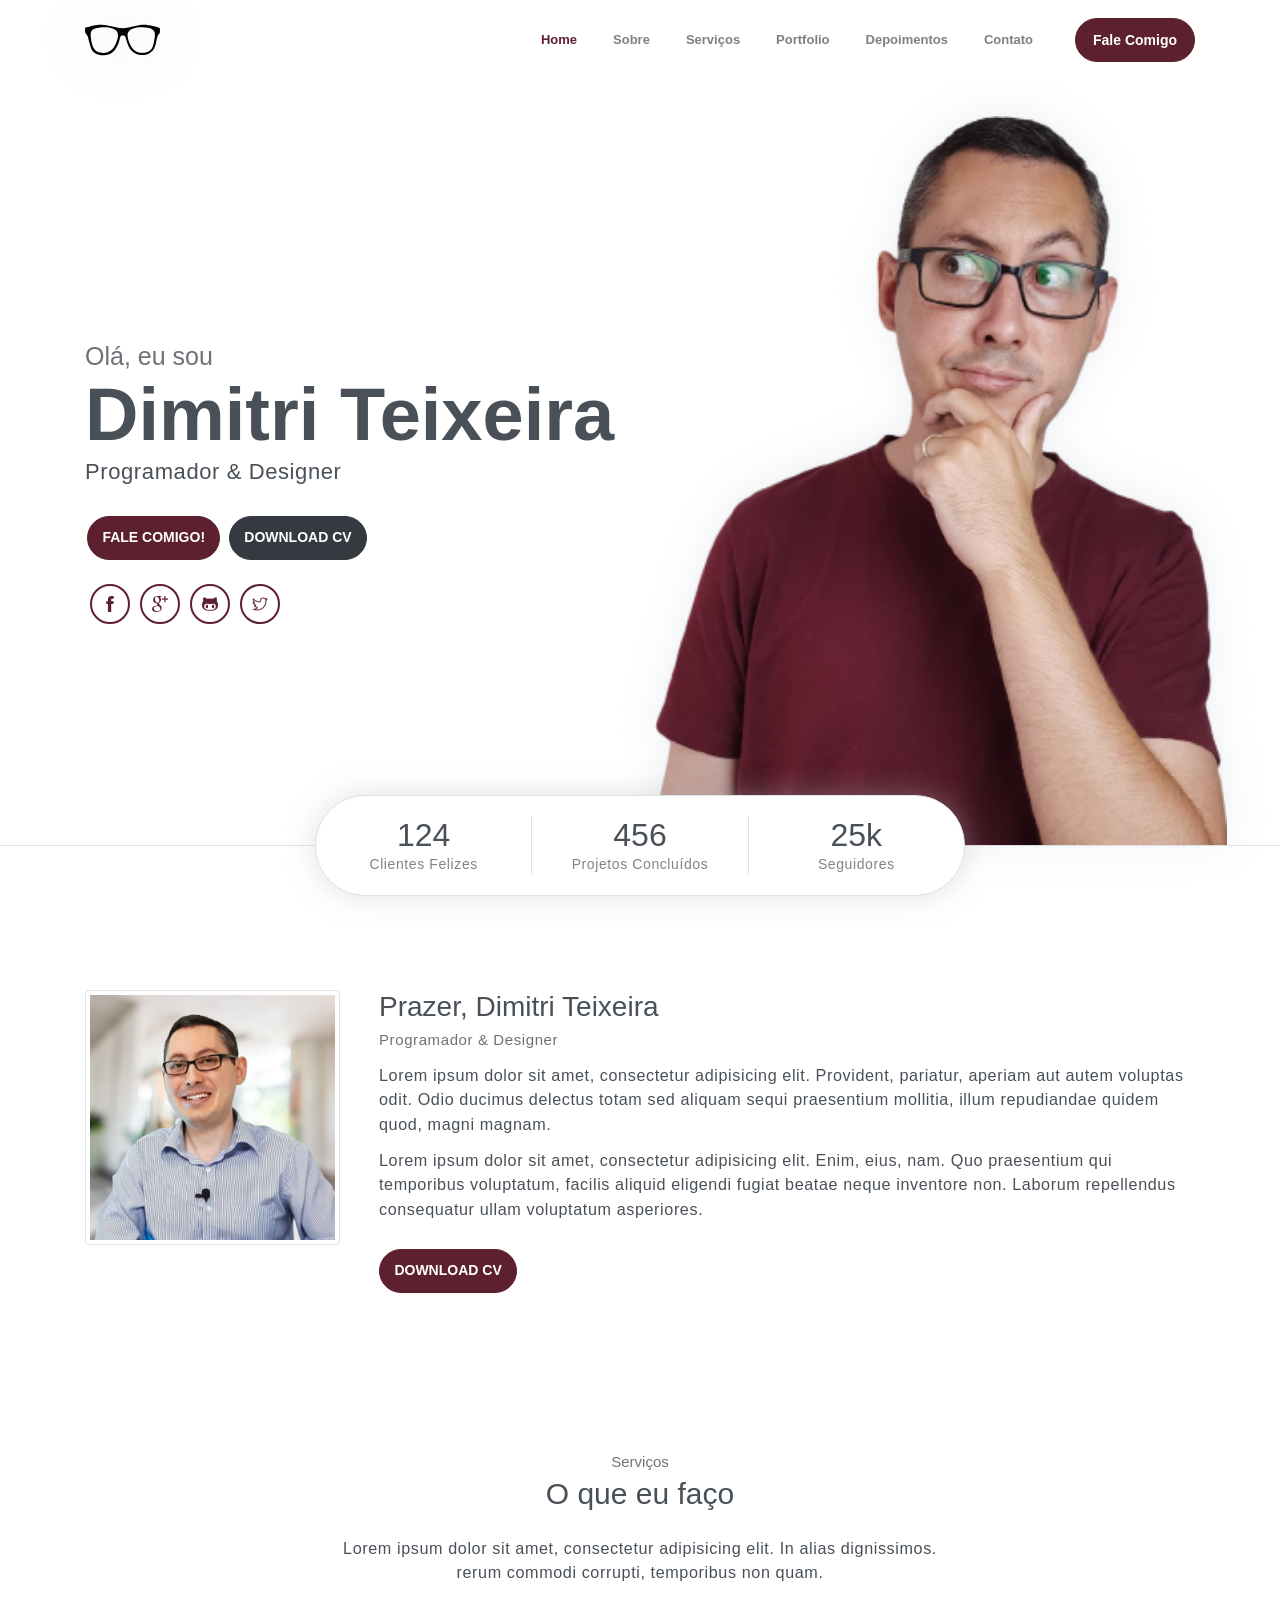
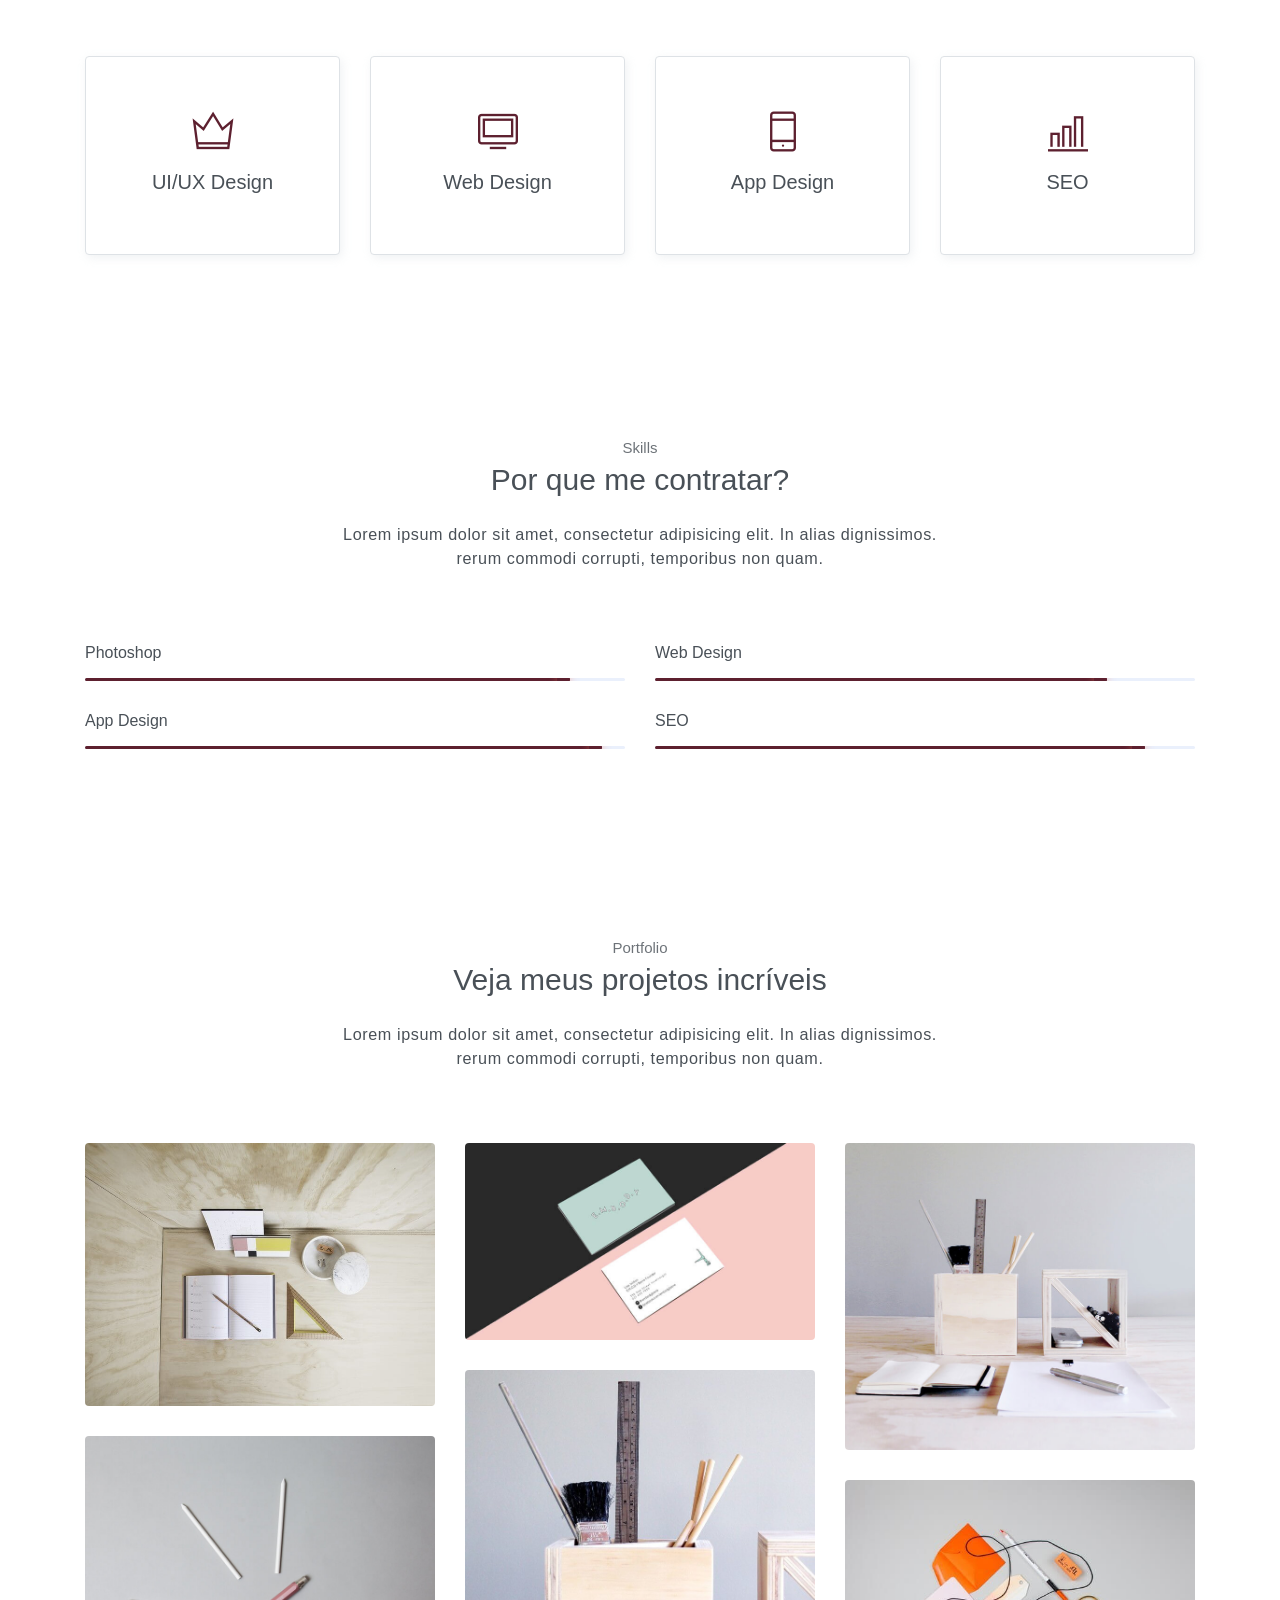
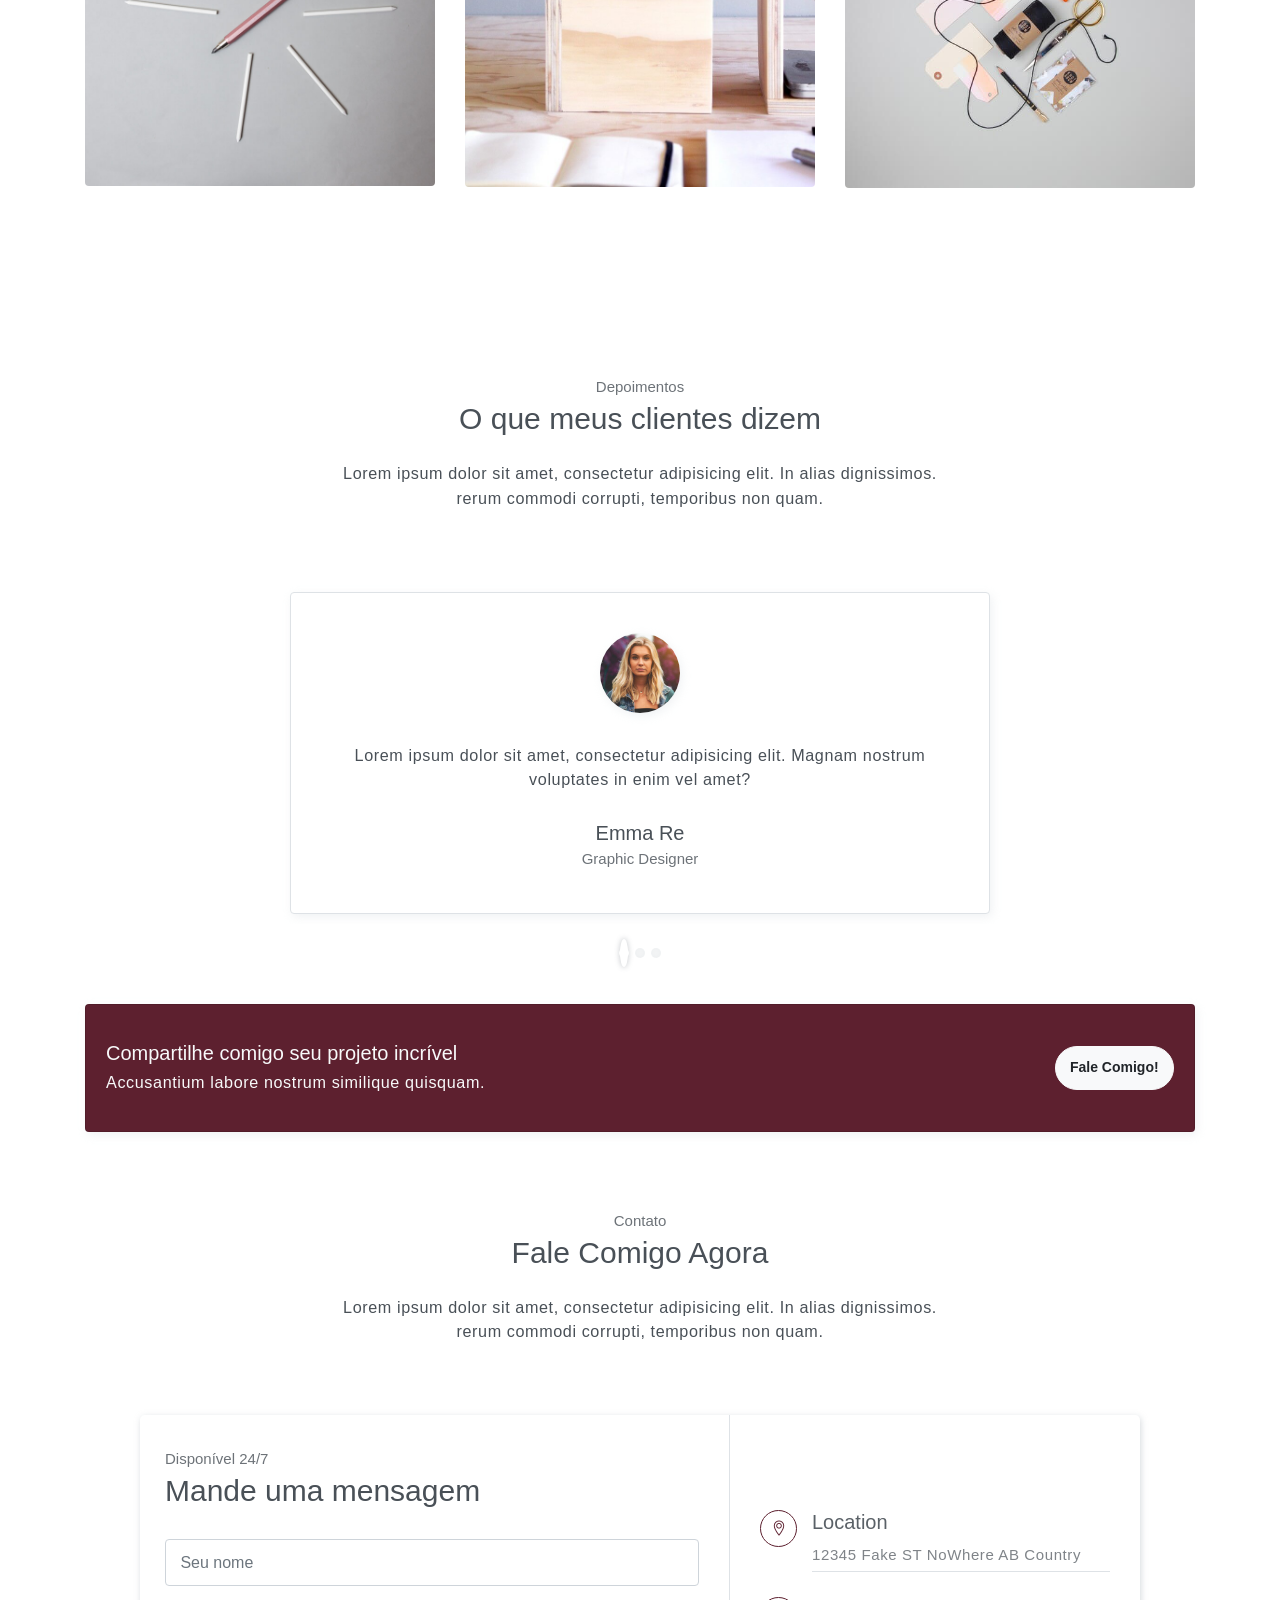
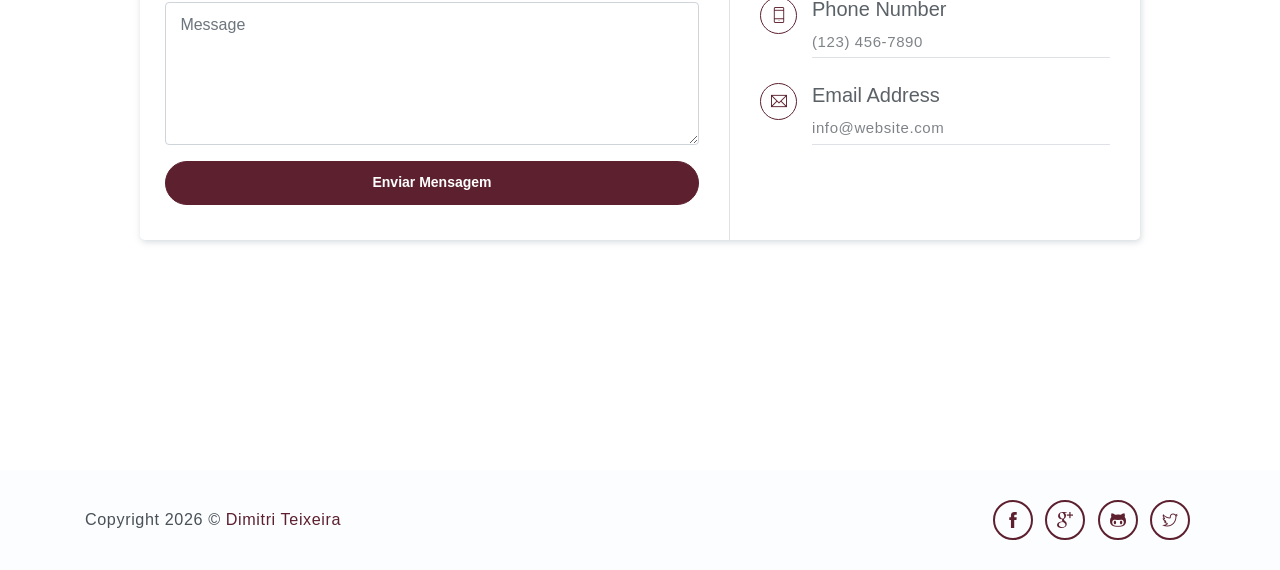
==== index.html @ 4724a12a "Upload do site de portfolio" ====
<!DOCTYPE html>
<html lang="en">

<head>
    <meta charset="utf-8">
    <meta name="viewport" content="width=device-width, initial-scale=1, shrink-to-fit=no">
    <meta name="description" content="Portfolio Page Exemplo">
    <meta name="author" content="Dimitri Teixeira">
    <link rel="icon" type="image/png" href="assets/imgs/thumb.png">
    <title>Dimitri Teixeira</title>
    <!-- font icons -->
    <link rel="stylesheet" href="assets/vendors/themify-icons/css/themify-icons.css">
    <!-- Bootstrap + Steller main styles -->
    <link rel="stylesheet" href="assets/css/steller.css">

</head>

<body data-spy="scroll" data-target=".navbar" data-offset="40" id="home">

    <!-- Page navigation -->
    <nav class="navbar navbar-expand-lg navbar-light fixed-top" data-spy="affix" data-offset-top="0">
        <div class="container">
            <a class="navbar-brand" href="#"><img src="assets/imgs/logow.svg" alt=""></a>
            <button class="navbar-toggler" type="button" data-toggle="collapse" data-target="#navbarSupportedContent"
                aria-controls="navbarSupportedContent" aria-expanded="false" aria-label="Toggle navigation">
                <span class="navbar-toggler-icon"></span>
            </button>

            <div class="collapse navbar-collapse" id="navbarSupportedContent">
                <ul class="navbar-nav ml-auto align-items-center">
                    <li class="nav-item">
                        <a class="nav-link" href="#home">Home</a>
                    </li>
                    <li class="nav-item">
                        <a class="nav-link" href="#about">Sobre</a>
                    </li>
                    <li class="nav-item">
                        <a class="nav-link" href="#service">Serviços</a>
                    </li>
                    <li class="nav-item">
                        <a class="nav-link" href="#portfolio">Portfolio</a>
                    </li>
                    <li class="nav-item">
                        <a class="nav-link" href="#testmonial">Depoimentos</a>
                    </li>
                    <li class="nav-item">
                        <a class="nav-link" href="#contact">Contato</a>
                    </li>
                    <li class="nav-item">
                        <a class="- btn btn-primary rounded ml-4"
                            href="https://wa.me/5549988950394?text=Ol%C3%A1%2C+peguei+seu+contato+no+v%C3%ADdeo+que+ensina+a+fazer+site+de+portfolio%21"
                            target="_blank">Fale Comigo</a>
                    </li>
                </ul>
            </div>
        </div>
    </nav>
    <!-- End of page navibation -->

    <!-- Page Header -->
    <header class="header" id="home">
        <div class="container">
            <div class="infos">
                <h6 class="subtitle">Olá, eu sou</h6>
                <h6 class="title">Dimitri Teixeira</h6>
                <p>Programador & Designer</p>

                <div class="buttons pt-3">
                    <a target="_blank"
                        href="https://wa.me/5549988950394?text=Ol%C3%A1%2C+peguei+seu+contato+no+v%C3%ADdeo+que+ensina+a+fazer+site+de+portfolio%21"
                        class="btn btn-primary rounded">FALE COMIGO!</a>
                    <a target="_blank" href="assets/cv.pdf" class="btn btn-dark rounded">DOWNLOAD CV</a>
                </div>

                <div class="socials mt-4">
                    <a class="social-item" href="javascript:void(0)"><i class="ti-facebook"></i></a>
                    <a class="social-item" href="javascript:void(0)"><i class="ti-google"></i></a>
                    <a class="social-item" href="javascript:void(0)"><i class="ti-github"></i></a>
                    <a class="social-item" href="javascript:void(0)"><i class="ti-twitter"></i></a>
                </div>
            </div>
            <div class="img-holder">
                <img src="assets/imgs/eu.png" alt="">
            </div>
        </div>

        <!-- Header-widget -->
        <div class="widget">
            <div class="widget-item">
                <h2>124</h2>
                <p>Clientes Felizes</p>
            </div>
            <div class="widget-item">
                <h2>456</h2>
                <p>Projetos Concluídos</p>
            </div>
            <div class="widget-item">
                <h2>25k</h2>
                <p>Seguidores</p>
            </div>
        </div>
    </header>
    <!-- End of Page Header -->

    <!-- About section -->
    <section id="about" class="section mt-3">
        <div class="container mt-5">
            <div class="row text-center text-md-left">
                <div class="col-md-3">
                    <img src="assets/imgs/avatar1.png" alt="" class="img-thumbnail mb-4">
                </div>
                <div class="pl-md-4 col-md-9">
                    <h6 class="title">Prazer, Dimitri Teixeira</h6>
                    <p class="subtitle">Programador & Designer</p>
                    <p>Lorem ipsum dolor sit amet, consectetur adipisicing elit. Provident, pariatur, aperiam aut autem
                        voluptas odit. Odio ducimus delectus totam sed aliquam sequi praesentium mollitia, illum
                        repudiandae quidem quod, magni magnam.</p>
                    <p>Lorem ipsum dolor sit amet, consectetur adipisicing elit. Enim, eius, nam. Quo praesentium qui
                        temporibus voluptatum, facilis aliquid eligendi fugiat beatae neque inventore non. Laborum
                        repellendus consequatur ullam voluptatum asperiores.</p>
                    <button class="btn btn-primary rounded mt-3">DOWNLOAD CV</button>
                </div>
            </div>
        </div>
    </section>

    <!-- Service section -->
    <section id="service" class="section">
        <div class="container text-center">
            <h6 class="subtitle">Serviços</h6>
            <h6 class="section-title mb-4">O que eu faço</h6>
            <p class="mb-5 pb-4">Lorem ipsum dolor sit amet, consectetur adipisicing elit. In alias dignissimos. <br>
                rerum commodi corrupti, temporibus non quam.</p>

            <div class="row">
                <div class="col-sm-6 col-md-3 mb-4">
                    <div class="custom-card card border">
                        <div class="card-body">
                            <i class="icon ti-crown"></i>
                            <h5>UI/UX Design</h5>
                        </div>
                    </div>
                </div>
                <div class="col-sm-6 col-md-3 mb-4">
                    <div class="custom-card card border">
                        <div class="card-body">
                            <i class="icon ti-desktop"></i>
                            <h5>Web Design</h5>
                        </div>
                    </div>
                </div>
                <div class="col-sm-6 col-md-3 mb-4">
                    <div class="custom-card card border">
                        <div class="card-body">
                            <i class="icon ti-mobile"></i>
                            <h5>App Design</h5>
                        </div>
                    </div>
                </div>
                <div class="col-sm-6 col-md-3 mb-4">
                    <div class="custom-card card border">
                        <div class="card-body">
                            <i class="icon ti-bar-chart"></i>
                            <h5>SEO</h5>
                        </div>
                    </div>
                </div>
            </div>
        </div>
    </section>
    <!-- End of Sectoin -->

    <!-- Skills section -->
    <section class="section">
        <div class="container text-center">
            <h6 class="subtitle">Skills</h6>
            <h6 class="section-title mb-4">Por que me contratar?</h6>
            <p class="mb-5 pb-4">Lorem ipsum dolor sit amet, consectetur adipisicing elit. In alias dignissimos. <br>
                rerum commodi corrupti, temporibus non quam.</p>

            <div class="row text-left">
                <div class="col-sm-6">
                    <h6 class="mb-3">Photoshop</h6>
                    <div class="progress">
                        <div class="progress-bar bg-primary" role="progressbar" style="width: 89%;" aria-valuenow="25"
                            aria-valuemin="0" aria-valuemax="100"><span>89%</span></div>
                    </div>
                </div>
                <div class="col-sm-6">
                    <h6 class="mb-3">Web Design</h6>
                    <div class="progress">
                        <div class="progress-bar bg-primary" role="progressbar" style="width: 83%;" aria-valuenow="25"
                            aria-valuemin="0" aria-valuemax="100"><span>83%</span></div>
                    </div>
                </div>
                <div class="col-sm-6">
                    <h6 class="mb-3">App Design</h6>
                    <div class="progress">
                        <div class="progress-bar bg-primary" role="progressbar" style="width: 95%;" aria-valuenow="25"
                            aria-valuemin="0" aria-valuemax="100"><span>95%</span></div>
                    </div>
                </div>
                <div class="col-sm-6">
                    <h6 class="mb-3">SEO</h6>
                    <div class="progress">
                        <div class="progress-bar bg-primary" role="progressbar" style="width: 90%;" aria-valuenow="25"
                            aria-valuemin="0" aria-valuemax="100"><span>90%</span></div>
                    </div>
                </div>
            </div>
        </div>
    </section>
    <!-- End of Skills sections -->

    <!-- Portfolio section -->
    <section id="portfolio" class="section">
        <div class="container text-center">
            <h6 class="subtitle">Portfolio</h6>
            <h6 class="section-title mb-4">Veja meus projetos incríveis</h6>
            <p class="mb-5 pb-4">Lorem ipsum dolor sit amet, consectetur adipisicing elit. In alias dignissimos. <br>
                rerum commodi corrupti, temporibus non quam.</p>

            <div class="row">
                <div class="col-sm-4">
                    <div class="img-wrapper">
                        <img src="assets/imgs/folio-1.jpg" alt="">
                        <div class="overlay">
                            <div class="overlay-infos">
                                <h5>Project Title</h5>
                                <a href="javascript:void(0)"><i class="ti-zoom-in"></i></a>
                                <a href="javascript:void(0)"><i class="ti-link"></i></a>
                            </div>
                        </div>
                    </div>
                    <div class="img-wrapper">
                        <img src="assets/imgs/folio-2.jpg" alt="">
                        <div class="overlay">
                            <div class="overlay-infos">
                                <h5>Project Title</h5>
                                <a href="javascript:void(0)"><i class="ti-zoom-in"></i></a>
                                <a href="javascript:void(0)"><i class="ti-link"></i></a>
                            </div>
                        </div>
                    </div>
                </div>
                <div class="col-sm-4">
                    <div class="img-wrapper">
                        <img src="assets/imgs/folio-3.jpg" alt="">
                        <div class="overlay">
                            <div class="overlay-infos">
                                <h5>Project Title</h5>
                                <a href="javascript:void(0)"><i class="ti-zoom-in"></i></a>
                                <a href="javascript:void(0)"><i class="ti-link"></i></a>
                            </div>
                        </div>
                    </div>
                    <div class="img-wrapper">
                        <img src="assets/imgs/folio-4.jpg" alt="">
                        <div class="overlay">
                            <div class="overlay-infos">
                                <h5>Project Title</h5>
                                <a href="javascript:void(0)"><i class="ti-zoom-in"></i></a>
                                <a href="javascript:void(0)"><i class="ti-link"></i></a>
                            </div>
                        </div>
                    </div>
                </div>
                <div class="col-sm-4">
                    <div class="img-wrapper">
                        <img src="assets/imgs/folio-5.jpg" alt="">
                        <div class="overlay">
                            <div class="overlay-infos">
                                <h5>Project Title</h5>
                                <a href="javascript:void(0)"><i class="ti-zoom-in"></i></a>
                                <a href="javascript:void(0)"><i class="ti-link"></i></a>
                            </div>
                        </div>
                    </div>
                    <div class="img-wrapper">
                        <img src="assets/imgs/folio-6.jpg" alt="">
                        <div class="overlay">
                            <div class="overlay-infos">
                                <h5>Project Title</h5>
                                <a href="javascript:void(0)"><i class="ti-zoom-in"></i></a>
                                <a href="javascript:void(0)"><i class="ti-link"></i></a>
                            </div>
                        </div>
                    </div>
                </div>
            </div>

        </div>
    </section>
    <!-- End of portfolio section -->

    <!-- Testmonial Section -->
    <section id="testmonial" class="section">
        <div class="container text-center">
            <h6 class="subtitle">Depoimentos</h6>
            <h6 class="section-title mb-4">O que meus clientes dizem</h6>
            <p class="mb-5 pb-4">Lorem ipsum dolor sit amet, consectetur adipisicing elit. In alias dignissimos. <br>
                rerum commodi corrupti, temporibus non quam.</p>


            <div id="carouselExampleIndicators" class="carousel slide" data-ride="carousel">
                <ol class="carousel-indicators">
                    <li data-target="#carouselExampleIndicators" data-slide-to="0" class="active"></li>
                    <li data-target="#carouselExampleIndicators" data-slide-to="1"></li>
                    <li data-target="#carouselExampleIndicators" data-slide-to="2"></li>
                </ol>
                <div class="carousel-inner">
                    <div class="carousel-item active">
                        <div class="card testmonial-card border">
                            <div class="card-body">
                                <img src="assets/imgs/avatar-1.jpg" alt="">
                                <p>Lorem ipsum dolor sit amet, consectetur adipisicing elit. Magnam nostrum voluptates
                                    in enim vel amet?</p>
                                <h1 class="title">Emma Re</h1>
                                <h1 class="subtitle">Graphic Designer</h1>
                            </div>
                        </div>
                    </div>
                    <div class="carousel-item">
                        <div class="card testmonial-card border">
                            <div class="card-body">
                                <img src="assets/imgs/avatar-2.jpg" alt="">
                                <p>Lorem ipsum dolor sit amet, consectetur adipisicing elit. Magnam nostrum voluptates
                                    in enim vel amet?</p>
                                <h1 class="title">James Bert</h1>
                                <h1 class="subtitle">Web Designer</h1>
                            </div>
                        </div>
                    </div>
                    <div class="carousel-item">
                        <div class="card testmonial-card border">
                            <div class="card-body">
                                <img src="assets/imgs/avatar-3.jpg" alt="">
                                <p>Lorem ipsum dolor sit amet, consectetur adipisicing elit. Magnam nostrum voluptates
                                    in enim vel amet?</p>
                                <h1 class="title">Michael Abra</h1>
                                <h1 class="subtitle">Web Developer</h1>
                            </div>
                        </div>
                    </div>
                </div>
            </div>
        </div>
    </section>
    <!-- End of testmonial section -->

    <!-- Hire me section -->
    <section class="bg-gray p-0 section">
        <div class="container">
            <div class="card bg-primary">
                <div class="card-body text-light">
                    <div class="row align-items-center">
                        <div class="col-sm-9 text-center text-sm-left">
                            <h5 class="mt-3">Compartilhe comigo seu projeto incrível</h5>
                            <p class="mb-3">Accusantium labore nostrum similique quisquam.</p>
                        </div>
                        <div class="col-sm-3 text-center text-sm-right">
                            <a href="https://wa.me/5549988950394?text=Ol%C3%A1%2C+peguei+seu+contato+no+v%C3%ADdeo+que+ensina+a+fazer+site+de+portfolio%21"
                                target="_blank" class="btn btn-light rounded">Fale Comigo!</a>
                        </div>
                    </div>
                </div>
            </div>
        </div>
    </section>
    <!-- End od Hire me section. -->

    <!-- Contact Section -->
    <section id="contact" class="position-relative section">
        <div class="container text-center">
            <h6 class="subtitle">Contato</h6>
            <h6 class="section-title mb-4">Fale Comigo Agora</h6>
            <p class="mb-5 pb-4">Lorem ipsum dolor sit amet, consectetur adipisicing elit. In alias dignissimos. <br>
                rerum commodi corrupti, temporibus non quam.</p>

            <div class="contact text-left">
                <div class="form">
                    <h6 class="subtitle">Disponível 24/7</h6>
                    <h6 class="section-title mb-4">Mande uma mensagem</h6>
                    <form id="meuForm">
                        <div class="form-group">
                            <input type="text" class="form-control" id="nome" aria-describedby="emailHelp"
                                placeholder="Seu nome" required>
                        </div>
                        <div class="form-group">
                            <textarea id="mensagem" name="contact-message" id="" cols="30" rows="5" class="form-control"
                                placeholder="Message"></textarea>
                        </div>
                        <button onclick="generateLink()" type="submit"
                            class="btn btn-primary btn-block rounded w-lg">Enviar
                            Mensagem</button>
                    </form>
                </div>
                <div class="contact-infos">
                    <div class="item">
                        <i class="ti-location-pin"></i>
                        <div class="">
                            <h5>Location</h5>
                            <p> 12345 Fake ST NoWhere AB Country</p>
                        </div>
                    </div>
                    <div class="item">
                        <i class="ti-mobile"></i>
                        <div>
                            <h5>Phone Number</h5>
                            <p>(123) 456-7890</p>
                        </div>
                    </div>
                    <div class="item">
                        <i class="ti-email"></i>
                        <div class="mb-0">
                            <h5>Email Address</h5>
                            <p>info@website.com</p>
                        </div>
                    </div>
                </div>
            </div>
        </div>
        <div id="map">
            <iframe src="https://snazzymaps.com/embed/61257"></iframe>
        </div>
    </section>
    <!-- End of Contact Section -->

    <!-- Page Footer -->
    <footer class="page-footer">
        <div class="container">
            <div class="row align-items-center">
                <div class="col-sm-6">
                    <p>Copyright
                        <script>document.write(new Date().getFullYear())</script> &copy; <a href="#"
                            target="_blank">Dimitri Teixeira</a>
                    </p>
                </div>
                <div class="col-sm-6">
                    <div class="socials">
                        <a class="social-item" href="javascript:void(0)"><i class="ti-facebook"></i></a>
                        <a class="social-item" href="javascript:void(0)"><i class="ti-google"></i></a>
                        <a class="social-item" href="javascript:void(0)"><i class="ti-github"></i></a>
                        <a class="social-item" href="javascript:void(0)"><i class="ti-twitter"></i></a>
                    </div>
                </div>
            </div>
        </div>
    </footer>
    <!-- End of page footer -->

    <!-- core  -->
    <script src="assets/vendors/jquery/jquery-3.4.1.js"></script>
    <script src="assets/vendors/bootstrap/bootstrap.bundle.js"></script>
    <!-- bootstrap 3 affix -->
    <script src="assets/vendors/bootstrap/bootstrap.affix.js"></script>

    <!-- steller js -->
    <script src="assets/js/steller.js"></script>

    <script>
        //WHATSAPP
        const meuForm = document.querySelector('#meuForm');

        meuForm.addEventListener('submit', function (event) {
            event.preventDefault();
            let nome = document.getElementById('nome').value;
            let msg = document.getElementById('mensagem').value;
            let api_whats = `https://wa.me/+5549988950394?text=Oi+meu+nome+é+${nome}+. ${msg}`;
            window.open(api_whats, "_blank");
        });       
    </script>

</body>

</html>
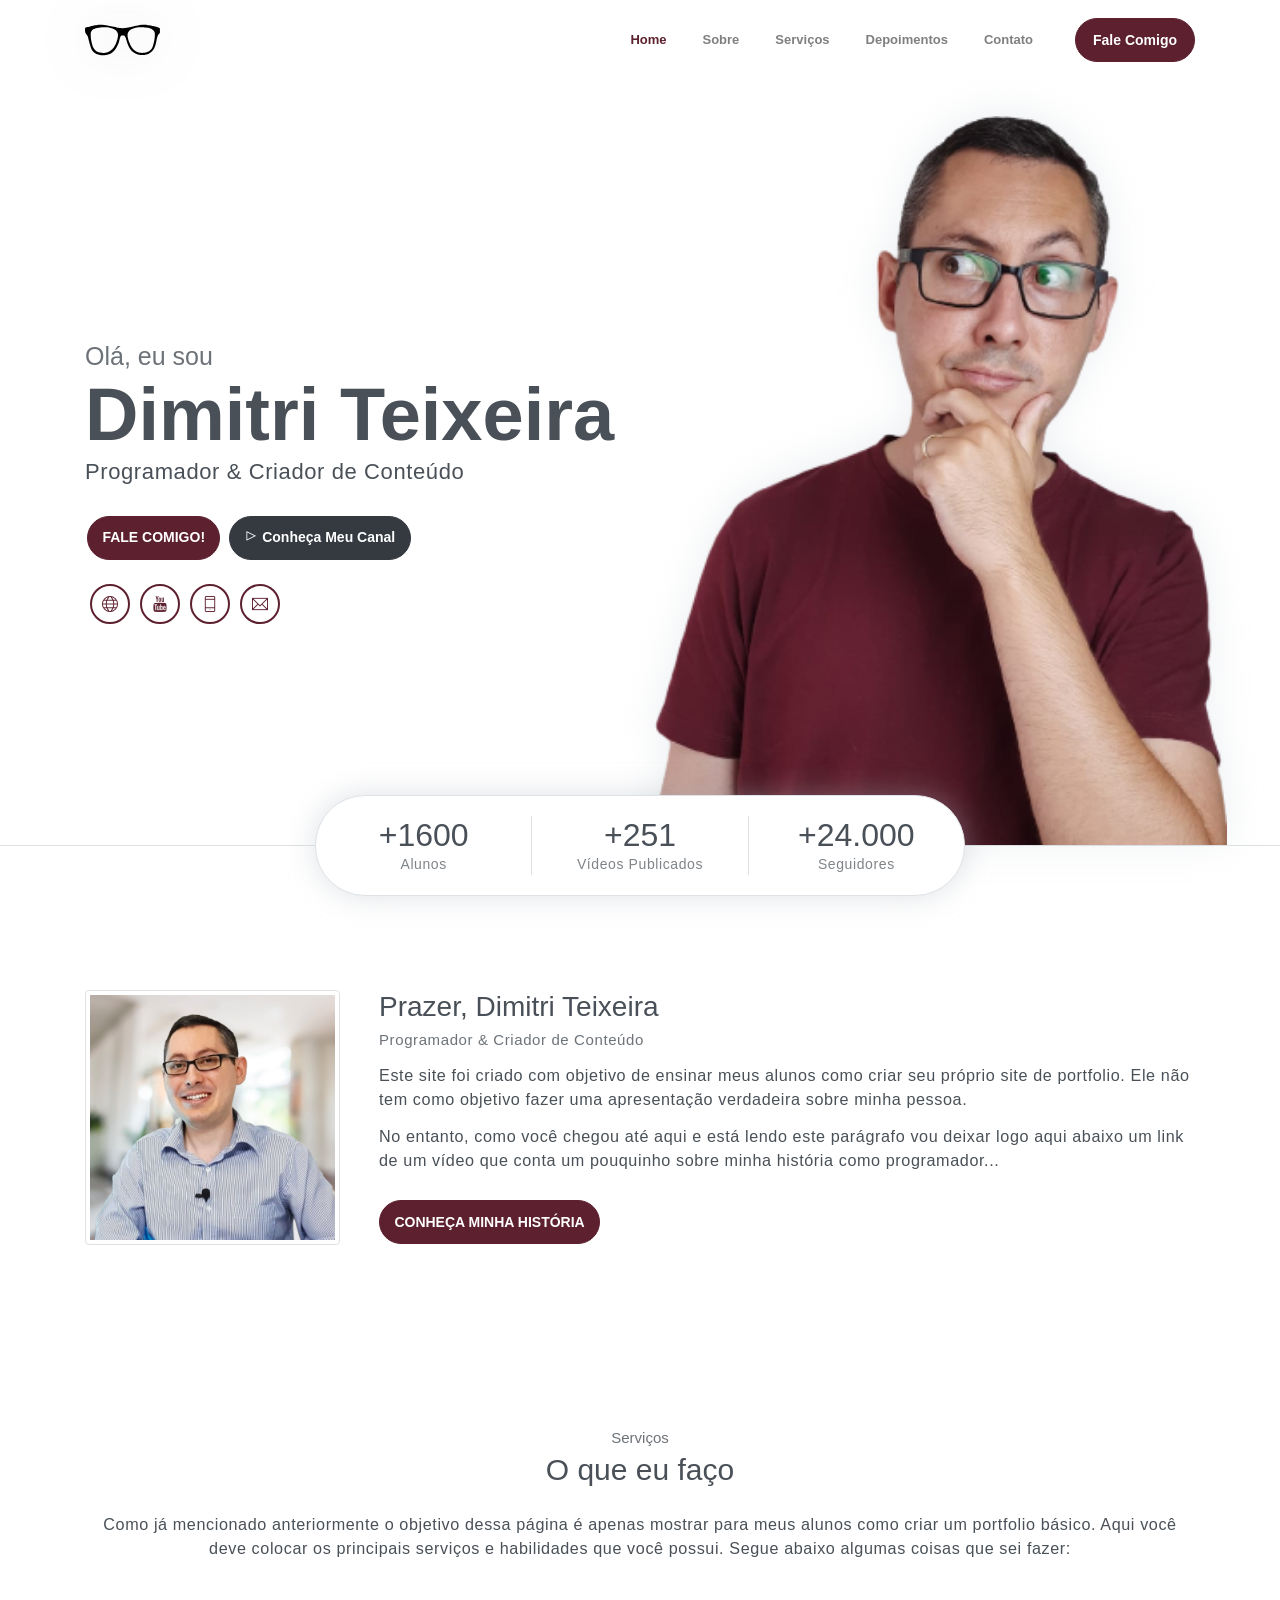
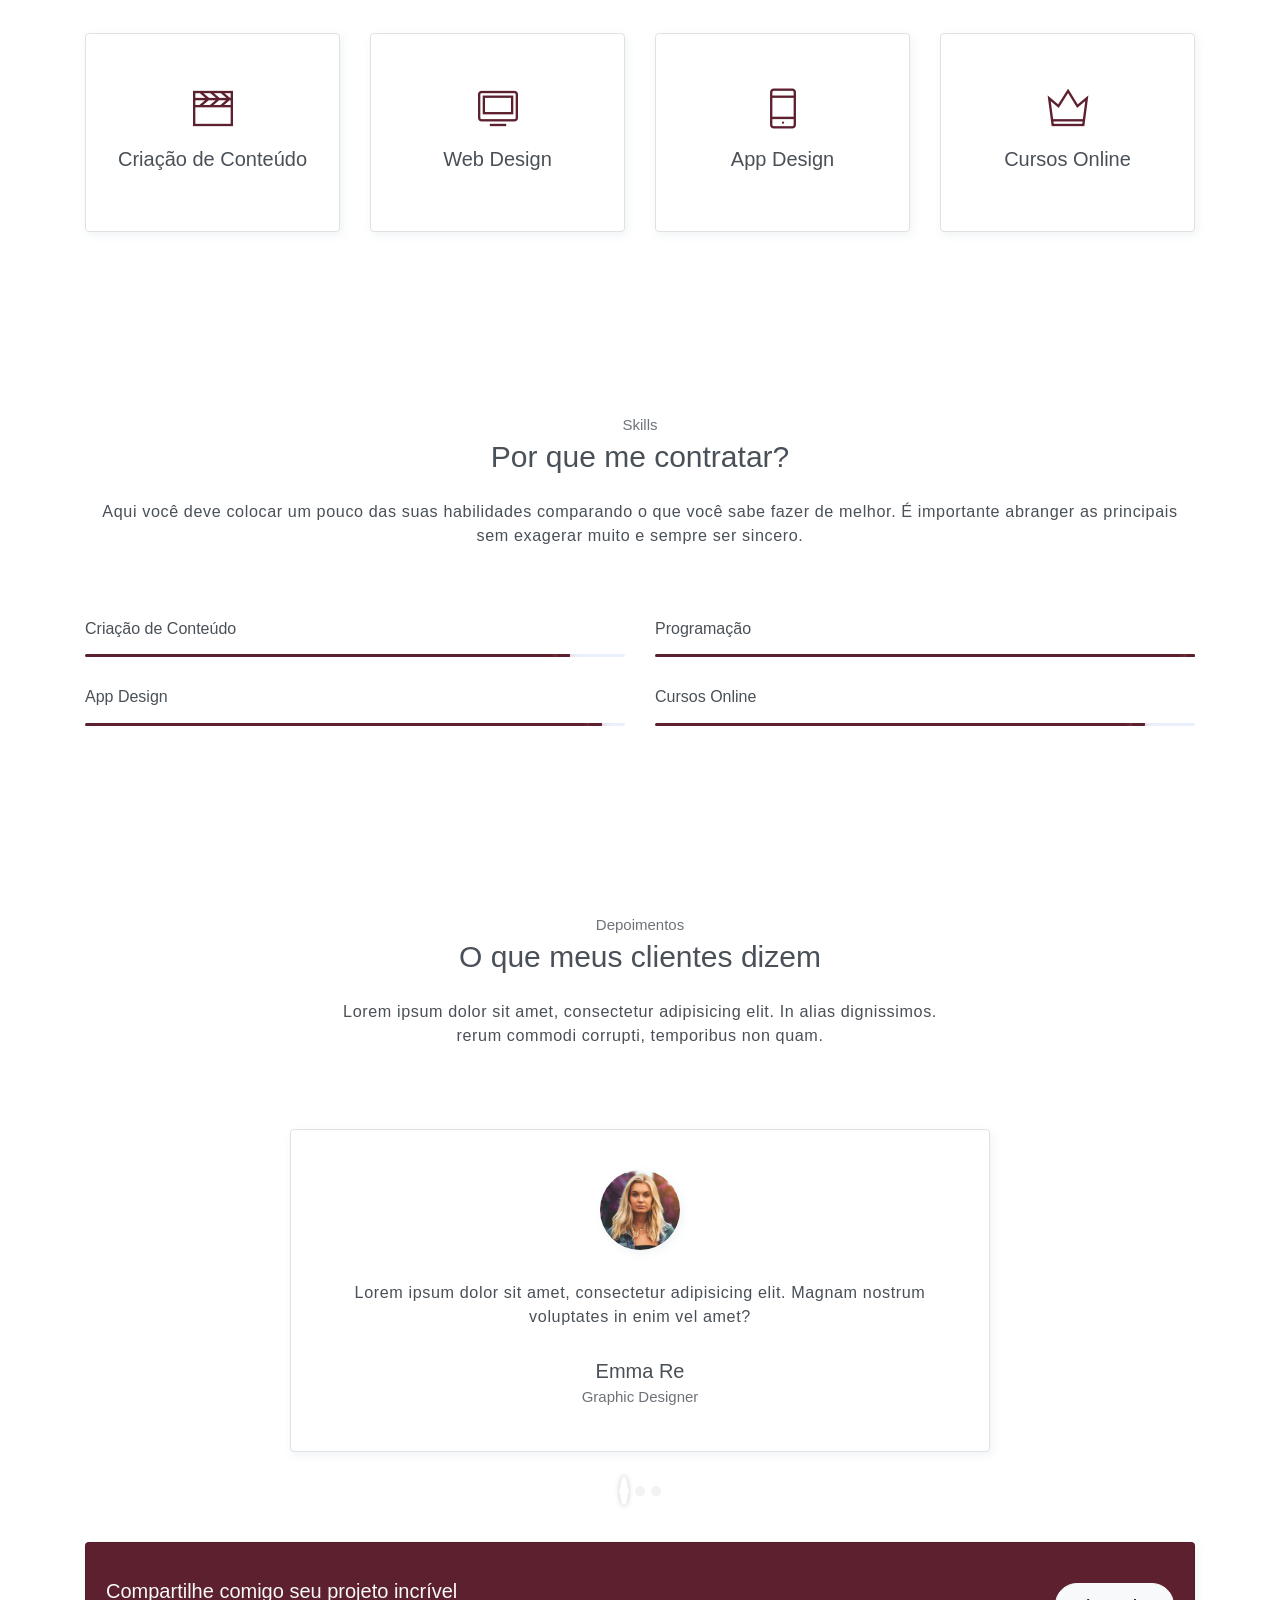
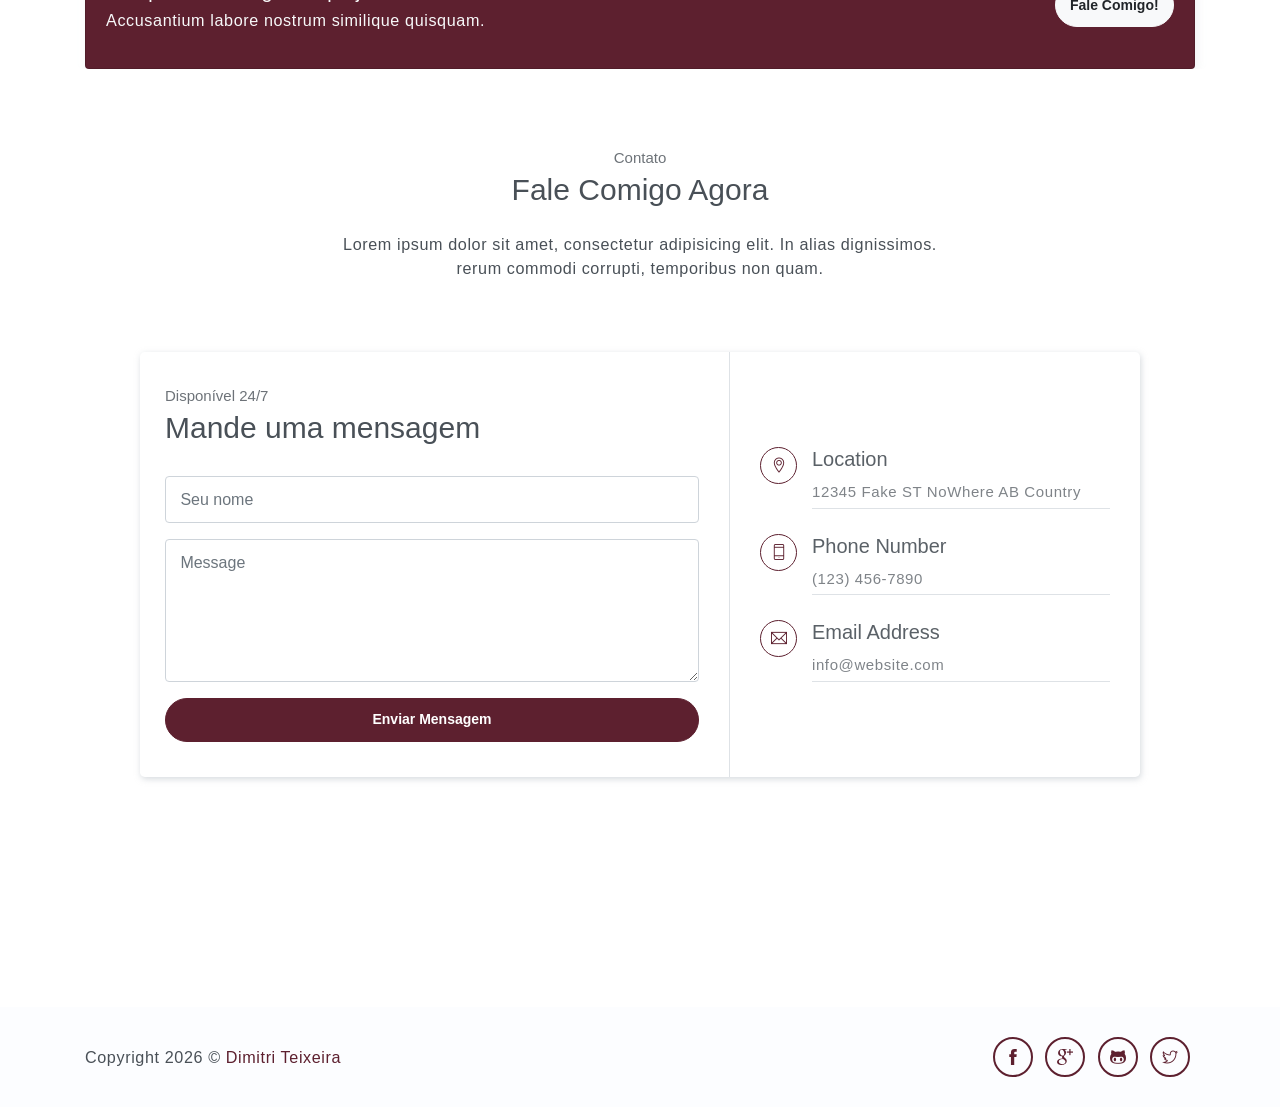
==== commit e06814ad: "Modificação" ====
--- a/index.html
+++ b/index.html
@@ -38,9 +38,6 @@
                         <a class="nav-link" href="#service">Serviços</a>
                     </li>
                     <li class="nav-item">
-                        <a class="nav-link" href="#portfolio">Portfolio</a>
-                    </li>
-                    <li class="nav-item">
                         <a class="nav-link" href="#testmonial">Depoimentos</a>
                     </li>
                     <li class="nav-item">
@@ -63,20 +60,23 @@
             <div class="infos">
                 <h6 class="subtitle">Olá, eu sou</h6>
                 <h6 class="title">Dimitri Teixeira</h6>
-                <p>Programador & Designer</p>
+                <p>Programador & Criador de Conteúdo</p>
 
                 <div class="buttons pt-3">
                     <a target="_blank"
                         href="https://wa.me/5549988950394?text=Ol%C3%A1%2C+peguei+seu+contato+no+v%C3%ADdeo+que+ensina+a+fazer+site+de+portfolio%21"
                         class="btn btn-primary rounded">FALE COMIGO!</a>
-                    <a target="_blank" href="assets/cv.pdf" class="btn btn-dark rounded">DOWNLOAD CV</a>
+                    <a target="_blank" href="https://www.youtube.com/@programacaoweb" class="btn btn-dark rounded"><i
+                            class="ti-control-play"></i> Conheça Meu Canal</a>
                 </div>
 
                 <div class="socials mt-4">
-                    <a class="social-item" href="javascript:void(0)"><i class="ti-facebook"></i></a>
-                    <a class="social-item" href="javascript:void(0)"><i class="ti-google"></i></a>
-                    <a class="social-item" href="javascript:void(0)"><i class="ti-github"></i></a>
-                    <a class="social-item" href="javascript:void(0)"><i class="ti-twitter"></i></a>
+                    <a class="social-item" href="https://curso.programacaoweb.com.br"><i class="ti-world"></i></a>
+                    <a class="social-item" href="https://www.youtube.com/@programacaoweb"><i class="ti-youtube"></i></a>
+                    <a class="social-item"
+                        href="https://wa.me/5549988950394?text=Ol%C3%A1%2C+peguei+seu+contato+no+v%C3%ADdeo+que+ensina+a+fazer+site+de+portfolio%21"><i
+                            class="ti-mobile"></i></a>
+                    <a class="social-item" href="mailto:dimitriteixeira@gmail.com"><i class="ti-email"></i></a>
                 </div>
             </div>
             <div class="img-holder">
@@ -87,15 +87,15 @@
         <!-- Header-widget -->
         <div class="widget">
             <div class="widget-item">
-                <h2>124</h2>
-                <p>Clientes Felizes</p>
+                <h2>+1600</h2>
+                <p>Alunos</p>
             </div>
             <div class="widget-item">
-                <h2>456</h2>
-                <p>Projetos Concluídos</p>
+                <h2>+251</h2>
+                <p>Vídeos Publicados</p>
             </div>
             <div class="widget-item">
-                <h2>25k</h2>
+                <h2>+24.000</h2>
                 <p>Seguidores</p>
             </div>
         </div>
@@ -111,14 +111,13 @@
                 </div>
                 <div class="pl-md-4 col-md-9">
                     <h6 class="title">Prazer, Dimitri Teixeira</h6>
-                    <p class="subtitle">Programador & Designer</p>
-                    <p>Lorem ipsum dolor sit amet, consectetur adipisicing elit. Provident, pariatur, aperiam aut autem
-                        voluptas odit. Odio ducimus delectus totam sed aliquam sequi praesentium mollitia, illum
-                        repudiandae quidem quod, magni magnam.</p>
-                    <p>Lorem ipsum dolor sit amet, consectetur adipisicing elit. Enim, eius, nam. Quo praesentium qui
-                        temporibus voluptatum, facilis aliquid eligendi fugiat beatae neque inventore non. Laborum
-                        repellendus consequatur ullam voluptatum asperiores.</p>
-                    <button class="btn btn-primary rounded mt-3">DOWNLOAD CV</button>
+                    <p class="subtitle">Programador & Criador de Conteúdo</p>
+                    <p>Este site foi criado com objetivo de ensinar meus alunos como criar seu próprio site de
+                        portfolio. Ele não tem como objetivo fazer uma apresentação verdadeira sobre minha pessoa.</p>
+                    <p>No entanto, como você chegou até aqui e está lendo este parágrafo vou deixar logo aqui abaixo um
+                        link de um vídeo que conta um pouquinho sobre minha história como programador...</p>
+                    <a href="https://youtu.be/L93rsq4vu9A" target="_blank" class="btn btn-primary rounded mt-3">CONHEÇA
+                        MINHA HISTÓRIA</a>
                 </div>
             </div>
         </div>
@@ -129,15 +128,16 @@
         <div class="container text-center">
             <h6 class="subtitle">Serviços</h6>
             <h6 class="section-title mb-4">O que eu faço</h6>
-            <p class="mb-5 pb-4">Lorem ipsum dolor sit amet, consectetur adipisicing elit. In alias dignissimos. <br>
-                rerum commodi corrupti, temporibus non quam.</p>
+            <p class="mb-5 pb-4">Como já mencionado anteriormente o objetivo dessa página é apenas mostrar para meus
+                alunos como criar um portfolio básico. Aqui você deve colocar os principais serviços e habilidades que
+                você possui. Segue abaixo algumas coisas que sei fazer:</p>
 
             <div class="row">
                 <div class="col-sm-6 col-md-3 mb-4">
                     <div class="custom-card card border">
                         <div class="card-body">
-                            <i class="icon ti-crown"></i>
-                            <h5>UI/UX Design</h5>
+                            <i class="icon ti-video-clapper"></i>
+                            <h5>Criação de Conteúdo</h5>
                         </div>
                     </div>
                 </div>
@@ -160,8 +160,8 @@
                 <div class="col-sm-6 col-md-3 mb-4">
                     <div class="custom-card card border">
                         <div class="card-body">
-                            <i class="icon ti-bar-chart"></i>
-                            <h5>SEO</h5>
+                            <i class="icon ti-crown"></i>
+                            <h5>Cursos Online</h5>
                         </div>
                     </div>
                 </div>
@@ -175,22 +175,22 @@
         <div class="container text-center">
             <h6 class="subtitle">Skills</h6>
             <h6 class="section-title mb-4">Por que me contratar?</h6>
-            <p class="mb-5 pb-4">Lorem ipsum dolor sit amet, consectetur adipisicing elit. In alias dignissimos. <br>
-                rerum commodi corrupti, temporibus non quam.</p>
+            <p class="mb-5 pb-4">Aqui você deve colocar um pouco das suas habilidades comparando o que você sabe fazer
+                de melhor. É importante abranger as principais sem exagerar muito e sempre ser sincero.</p>
 
             <div class="row text-left">
                 <div class="col-sm-6">
-                    <h6 class="mb-3">Photoshop</h6>
+                    <h6 class="mb-3">Criação de Conteúdo</h6>
                     <div class="progress">
                         <div class="progress-bar bg-primary" role="progressbar" style="width: 89%;" aria-valuenow="25"
                             aria-valuemin="0" aria-valuemax="100"><span>89%</span></div>
                     </div>
                 </div>
                 <div class="col-sm-6">
-                    <h6 class="mb-3">Web Design</h6>
+                    <h6 class="mb-3">Programação</h6>
                     <div class="progress">
-                        <div class="progress-bar bg-primary" role="progressbar" style="width: 83%;" aria-valuenow="25"
-                            aria-valuemin="0" aria-valuemax="100"><span>83%</span></div>
+                        <div class="progress-bar bg-primary" role="progressbar" style="width: 100%;" aria-valuenow="25"
+                            aria-valuemin="0" aria-valuemax="100"><span>100%</span></div>
                     </div>
                 </div>
                 <div class="col-sm-6">
@@ -201,7 +201,7 @@
                     </div>
                 </div>
                 <div class="col-sm-6">
-                    <h6 class="mb-3">SEO</h6>
+                    <h6 class="mb-3">Cursos Online</h6>
                     <div class="progress">
                         <div class="progress-bar bg-primary" role="progressbar" style="width: 90%;" aria-valuenow="25"
                             aria-valuemin="0" aria-valuemax="100"><span>90%</span></div>
@@ -213,7 +213,7 @@
     <!-- End of Skills sections -->
 
     <!-- Portfolio section -->
-    <section id="portfolio" class="section">
+    <!-- <section id="portfolio" class="section">
         <div class="container text-center">
             <h6 class="subtitle">Portfolio</h6>
             <h6 class="section-title mb-4">Veja meus projetos incríveis</h6>
@@ -290,7 +290,7 @@
             </div>
 
         </div>
-    </section>
+    </section> -->
     <!-- End of portfolio section -->
 
     <!-- Testmonial Section -->
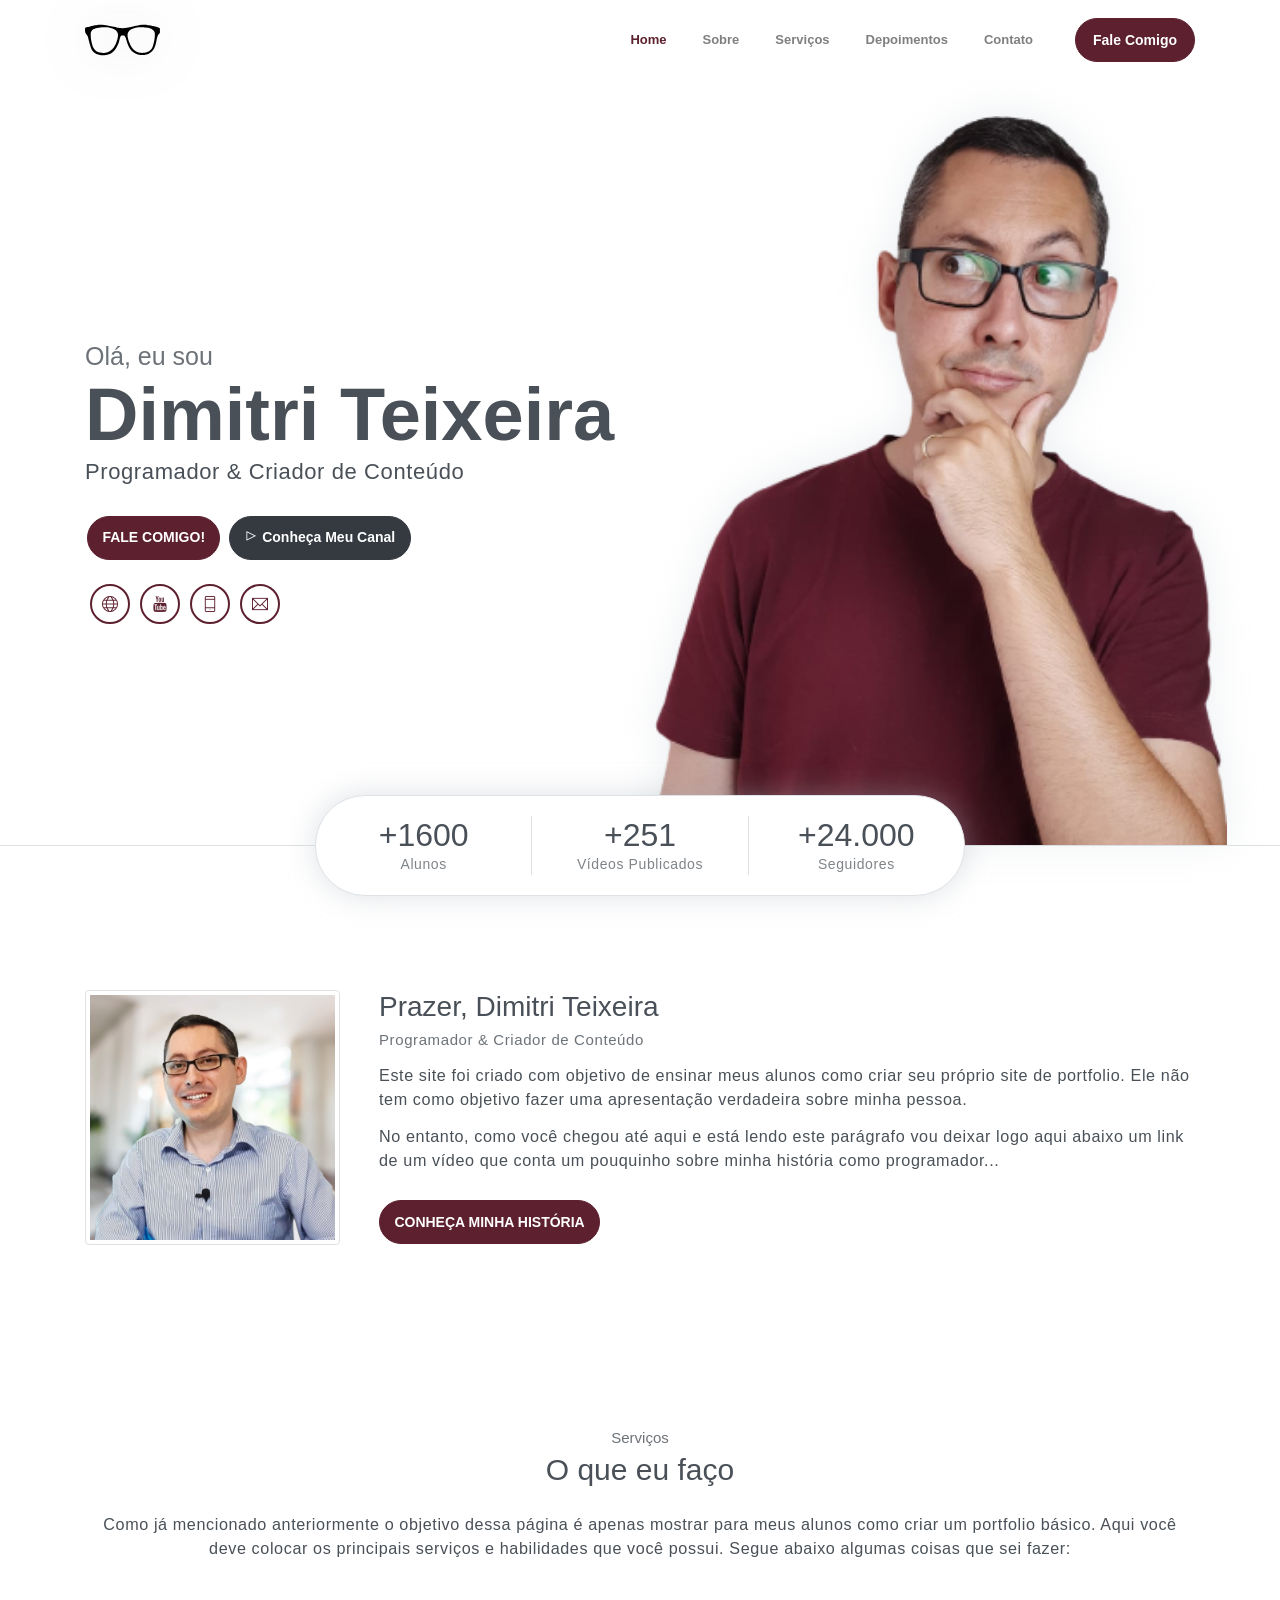
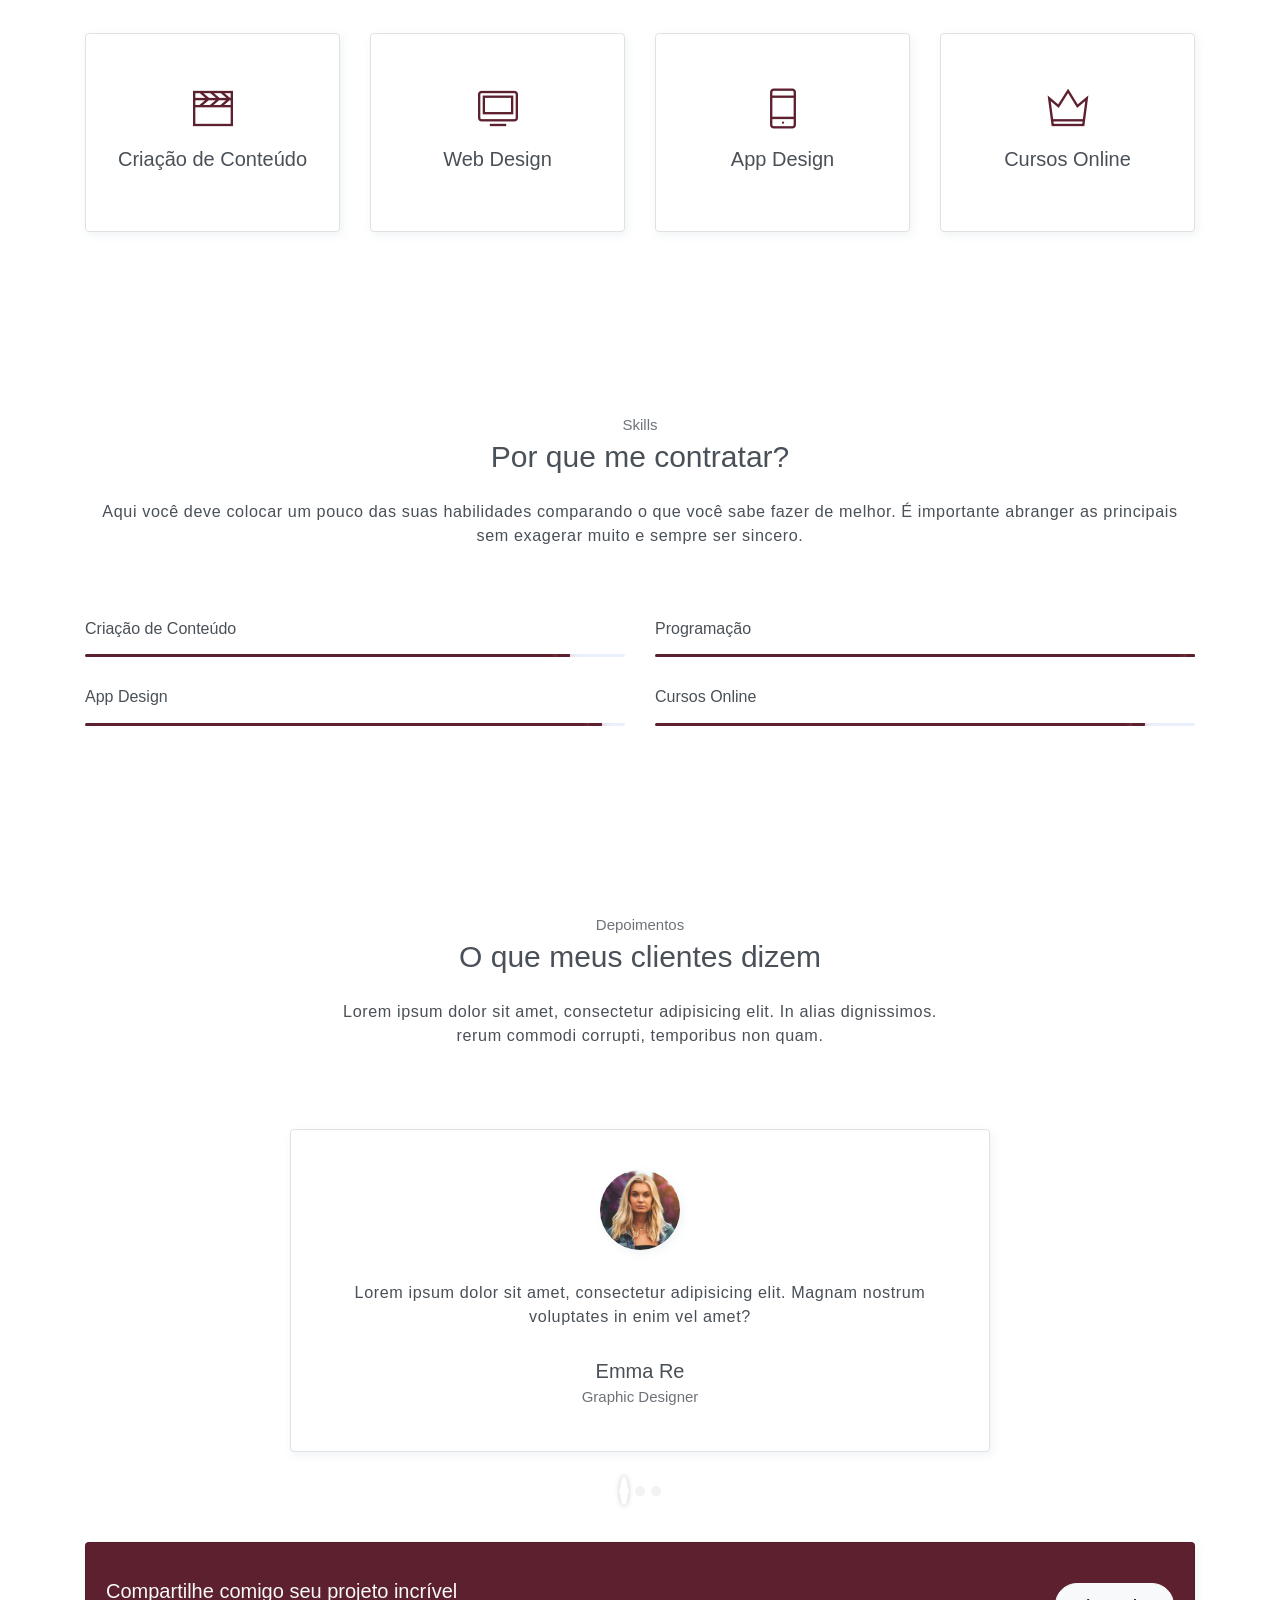
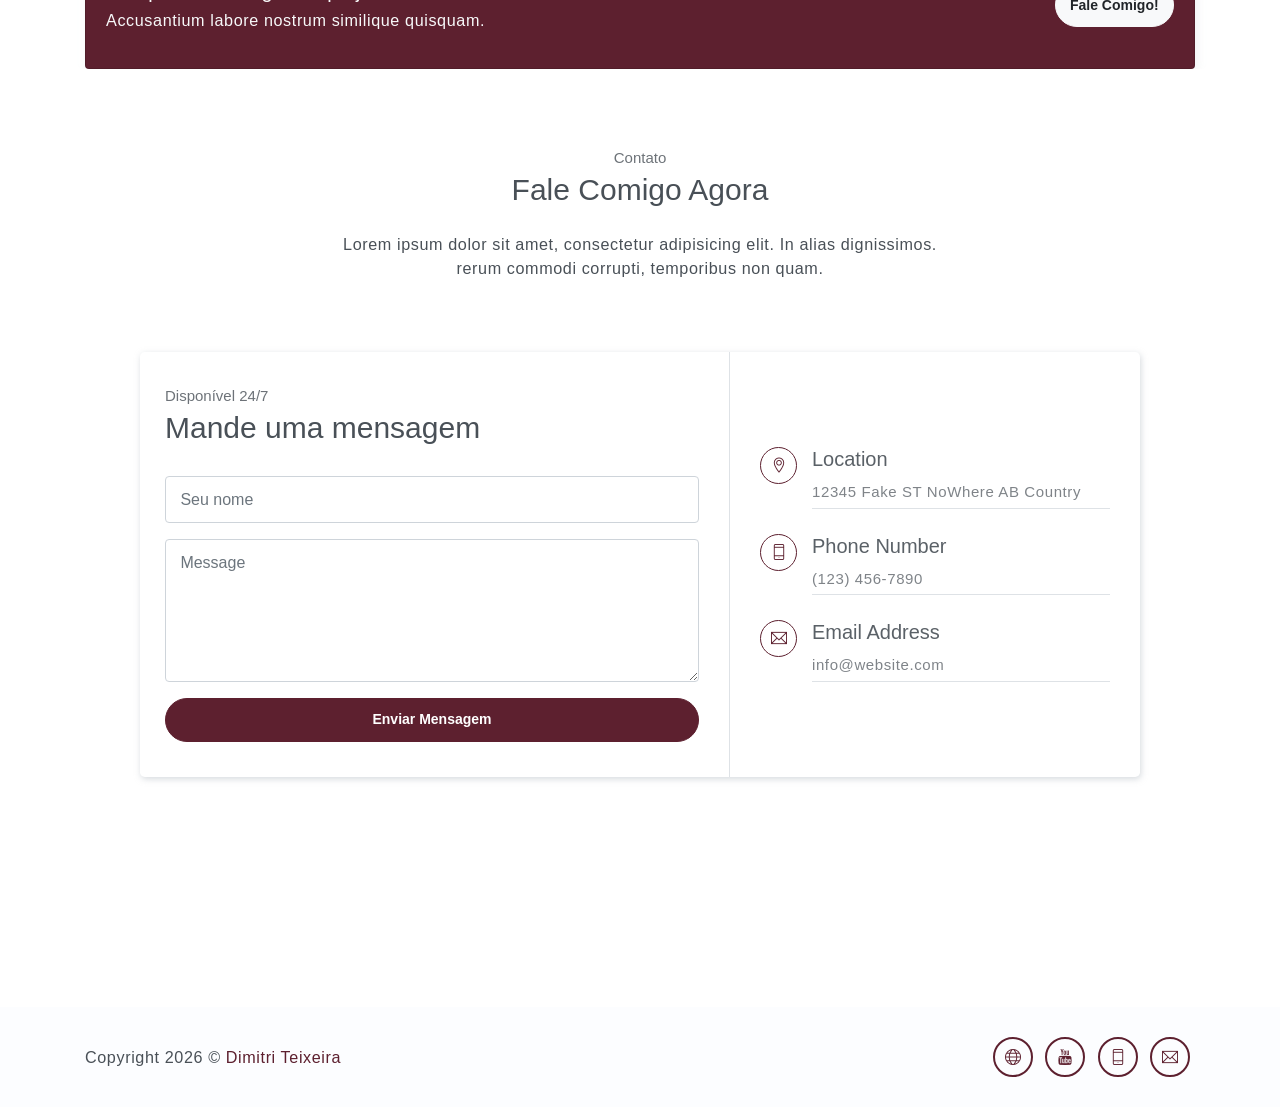
==== commit f27c3e88: "Arrumado ícones sociais" ====
--- a/index.html
+++ b/index.html
@@ -432,16 +432,19 @@
             <div class="row align-items-center">
                 <div class="col-sm-6">
                     <p>Copyright
-                        <script>document.write(new Date().getFullYear())</script> &copy; <a href="#"
-                            target="_blank">Dimitri Teixeira</a>
+                        <script>document.write(new Date().getFullYear())</script> &copy; <a
+                            href="https://curso.programacaoweb.com.br" target="_blank">Dimitri Teixeira</a>
                     </p>
                 </div>
                 <div class="col-sm-6">
                     <div class="socials">
-                        <a class="social-item" href="javascript:void(0)"><i class="ti-facebook"></i></a>
-                        <a class="social-item" href="javascript:void(0)"><i class="ti-google"></i></a>
-                        <a class="social-item" href="javascript:void(0)"><i class="ti-github"></i></a>
-                        <a class="social-item" href="javascript:void(0)"><i class="ti-twitter"></i></a>
+                        <a class="social-item" href="https://curso.programacaoweb.com.br"><i class="ti-world"></i></a>
+                        <a class="social-item" href="https://www.youtube.com/@programacaoweb"><i
+                                class="ti-youtube"></i></a>
+                        <a class="social-item"
+                            href="https://wa.me/5549988950394?text=Ol%C3%A1%2C+peguei+seu+contato+no+v%C3%ADdeo+que+ensina+a+fazer+site+de+portfolio%21"><i
+                                class="ti-mobile"></i></a>
+                        <a class="social-item" href="mailto:dimitriteixeira@gmail.com"><i class="ti-email"></i></a>
                     </div>
                 </div>
             </div>
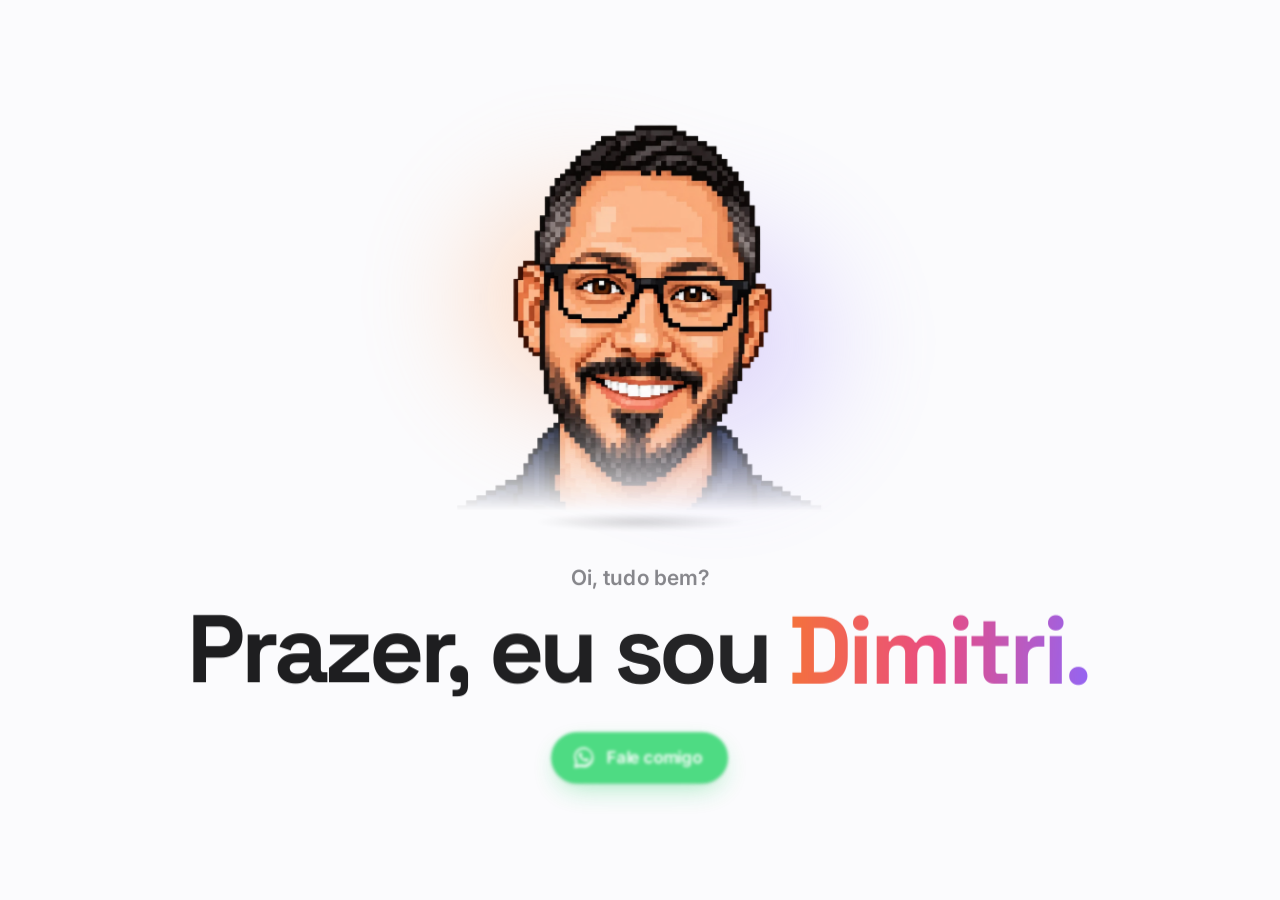
==== commit 6fd15f31: "Mudança na Index" ====
--- a/index.html
+++ b/index.html
@@ -1,479 +1,146 @@
-<!DOCTYPE html>
-<html lang="en">
-
-<head>
-    <meta charset="utf-8">
-    <meta name="viewport" content="width=device-width, initial-scale=1, shrink-to-fit=no">
-    <meta name="description" content="Portfolio Page Exemplo">
-    <meta name="author" content="Dimitri Teixeira">
-    <link rel="icon" type="image/png" href="assets/imgs/thumb.png">
-    <title>Dimitri Teixeira</title>
-    <!-- font icons -->
-    <link rel="stylesheet" href="assets/vendors/themify-icons/css/themify-icons.css">
-    <!-- Bootstrap + Steller main styles -->
-    <link rel="stylesheet" href="assets/css/steller.css">
-
-</head>
-
-<body data-spy="scroll" data-target=".navbar" data-offset="40" id="home">
-
-    <!-- Page navigation -->
-    <nav class="navbar navbar-expand-lg navbar-light fixed-top" data-spy="affix" data-offset-top="0">
-        <div class="container">
-            <a class="navbar-brand" href="#"><img src="assets/imgs/logow.svg" alt=""></a>
-            <button class="navbar-toggler" type="button" data-toggle="collapse" data-target="#navbarSupportedContent"
-                aria-controls="navbarSupportedContent" aria-expanded="false" aria-label="Toggle navigation">
-                <span class="navbar-toggler-icon"></span>
-            </button>
-
-            <div class="collapse navbar-collapse" id="navbarSupportedContent">
-                <ul class="navbar-nav ml-auto align-items-center">
-                    <li class="nav-item">
-                        <a class="nav-link" href="#home">Home</a>
-                    </li>
-                    <li class="nav-item">
-                        <a class="nav-link" href="#about">Sobre</a>
-                    </li>
-                    <li class="nav-item">
-                        <a class="nav-link" href="#service">Serviços</a>
-                    </li>
-                    <li class="nav-item">
-                        <a class="nav-link" href="#testmonial">Depoimentos</a>
-                    </li>
-                    <li class="nav-item">
-                        <a class="nav-link" href="#contact">Contato</a>
-                    </li>
-                    <li class="nav-item">
-                        <a class="- btn btn-primary rounded ml-4"
-                            href="https://wa.me/5549988950394?text=Ol%C3%A1%2C+peguei+seu+contato+no+v%C3%ADdeo+que+ensina+a+fazer+site+de+portfolio%21"
-                            target="_blank">Fale Comigo</a>
-                    </li>
-                </ul>
-            </div>
-        </div>
-    </nav>
-    <!-- End of page navibation -->
-
-    <!-- Page Header -->
-    <header class="header" id="home">
-        <div class="container">
-            <div class="infos">
-                <h6 class="subtitle">Olá, eu sou</h6>
-                <h6 class="title">Dimitri Teixeira</h6>
-                <p>Programador & Criador de Conteúdo</p>
-
-                <div class="buttons pt-3">
-                    <a target="_blank"
-                        href="https://wa.me/5549988950394?text=Ol%C3%A1%2C+peguei+seu+contato+no+v%C3%ADdeo+que+ensina+a+fazer+site+de+portfolio%21"
-                        class="btn btn-primary rounded">FALE COMIGO!</a>
-                    <a target="_blank" href="https://www.youtube.com/@programacaoweb" class="btn btn-dark rounded"><i
-                            class="ti-control-play"></i> Conheça Meu Canal</a>
-                </div>
-
-                <div class="socials mt-4">
-                    <a class="social-item" href="https://curso.programacaoweb.com.br"><i class="ti-world"></i></a>
-                    <a class="social-item" href="https://www.youtube.com/@programacaoweb"><i class="ti-youtube"></i></a>
-                    <a class="social-item"
-                        href="https://wa.me/5549988950394?text=Ol%C3%A1%2C+peguei+seu+contato+no+v%C3%ADdeo+que+ensina+a+fazer+site+de+portfolio%21"><i
-                            class="ti-mobile"></i></a>
-                    <a class="social-item" href="mailto:dimitriteixeira@gmail.com"><i class="ti-email"></i></a>
-                </div>
-            </div>
-            <div class="img-holder">
-                <img src="assets/imgs/eu.png" alt="">
-            </div>
-        </div>
-
-        <!-- Header-widget -->
-        <div class="widget">
-            <div class="widget-item">
-                <h2>+1600</h2>
-                <p>Alunos</p>
-            </div>
-            <div class="widget-item">
-                <h2>+251</h2>
-                <p>Vídeos Publicados</p>
-            </div>
-            <div class="widget-item">
-                <h2>+24.000</h2>
-                <p>Seguidores</p>
-            </div>
-        </div>
-    </header>
-    <!-- End of Page Header -->
-
-    <!-- About section -->
-    <section id="about" class="section mt-3">
-        <div class="container mt-5">
-            <div class="row text-center text-md-left">
-                <div class="col-md-3">
-                    <img src="assets/imgs/avatar1.png" alt="" class="img-thumbnail mb-4">
-                </div>
-                <div class="pl-md-4 col-md-9">
-                    <h6 class="title">Prazer, Dimitri Teixeira</h6>
-                    <p class="subtitle">Programador & Criador de Conteúdo</p>
-                    <p>Este site foi criado com objetivo de ensinar meus alunos como criar seu próprio site de
-                        portfolio. Ele não tem como objetivo fazer uma apresentação verdadeira sobre minha pessoa.</p>
-                    <p>No entanto, como você chegou até aqui e está lendo este parágrafo vou deixar logo aqui abaixo um
-                        link de um vídeo que conta um pouquinho sobre minha história como programador...</p>
-                    <a href="https://youtu.be/L93rsq4vu9A" target="_blank" class="btn btn-primary rounded mt-3">CONHEÇA
-                        MINHA HISTÓRIA</a>
-                </div>
-            </div>
-        </div>
-    </section>
-
-    <!-- Service section -->
-    <section id="service" class="section">
-        <div class="container text-center">
-            <h6 class="subtitle">Serviços</h6>
-            <h6 class="section-title mb-4">O que eu faço</h6>
-            <p class="mb-5 pb-4">Como já mencionado anteriormente o objetivo dessa página é apenas mostrar para meus
-                alunos como criar um portfolio básico. Aqui você deve colocar os principais serviços e habilidades que
-                você possui. Segue abaixo algumas coisas que sei fazer:</p>
-
-            <div class="row">
-                <div class="col-sm-6 col-md-3 mb-4">
-                    <div class="custom-card card border">
-                        <div class="card-body">
-                            <i class="icon ti-video-clapper"></i>
-                            <h5>Criação de Conteúdo</h5>
-                        </div>
-                    </div>
-                </div>
-                <div class="col-sm-6 col-md-3 mb-4">
-                    <div class="custom-card card border">
-                        <div class="card-body">
-                            <i class="icon ti-desktop"></i>
-                            <h5>Web Design</h5>
-                        </div>
-                    </div>
-                </div>
-                <div class="col-sm-6 col-md-3 mb-4">
-                    <div class="custom-card card border">
-                        <div class="card-body">
-                            <i class="icon ti-mobile"></i>
-                            <h5>App Design</h5>
-                        </div>
-                    </div>
-                </div>
-                <div class="col-sm-6 col-md-3 mb-4">
-                    <div class="custom-card card border">
-                        <div class="card-body">
-                            <i class="icon ti-crown"></i>
-                            <h5>Cursos Online</h5>
-                        </div>
-                    </div>
-                </div>
-            </div>
-        </div>
-    </section>
-    <!-- End of Sectoin -->
-
-    <!-- Skills section -->
-    <section class="section">
-        <div class="container text-center">
-            <h6 class="subtitle">Skills</h6>
-            <h6 class="section-title mb-4">Por que me contratar?</h6>
-            <p class="mb-5 pb-4">Aqui você deve colocar um pouco das suas habilidades comparando o que você sabe fazer
-                de melhor. É importante abranger as principais sem exagerar muito e sempre ser sincero.</p>
-
-            <div class="row text-left">
-                <div class="col-sm-6">
-                    <h6 class="mb-3">Criação de Conteúdo</h6>
-                    <div class="progress">
-                        <div class="progress-bar bg-primary" role="progressbar" style="width: 89%;" aria-valuenow="25"
-                            aria-valuemin="0" aria-valuemax="100"><span>89%</span></div>
-                    </div>
-                </div>
-                <div class="col-sm-6">
-                    <h6 class="mb-3">Programação</h6>
-                    <div class="progress">
-                        <div class="progress-bar bg-primary" role="progressbar" style="width: 100%;" aria-valuenow="25"
-                            aria-valuemin="0" aria-valuemax="100"><span>100%</span></div>
-                    </div>
-                </div>
-                <div class="col-sm-6">
-                    <h6 class="mb-3">App Design</h6>
-                    <div class="progress">
-                        <div class="progress-bar bg-primary" role="progressbar" style="width: 95%;" aria-valuenow="25"
-                            aria-valuemin="0" aria-valuemax="100"><span>95%</span></div>
-                    </div>
-                </div>
-                <div class="col-sm-6">
-                    <h6 class="mb-3">Cursos Online</h6>
-                    <div class="progress">
-                        <div class="progress-bar bg-primary" role="progressbar" style="width: 90%;" aria-valuenow="25"
-                            aria-valuemin="0" aria-valuemax="100"><span>90%</span></div>
-                    </div>
-                </div>
-            </div>
-        </div>
-    </section>
-    <!-- End of Skills sections -->
-
-    <!-- Portfolio section -->
-    <!-- <section id="portfolio" class="section">
-        <div class="container text-center">
-            <h6 class="subtitle">Portfolio</h6>
-            <h6 class="section-title mb-4">Veja meus projetos incríveis</h6>
-            <p class="mb-5 pb-4">Lorem ipsum dolor sit amet, consectetur adipisicing elit. In alias dignissimos. <br>
-                rerum commodi corrupti, temporibus non quam.</p>
-
-            <div class="row">
-                <div class="col-sm-4">
-                    <div class="img-wrapper">
-                        <img src="assets/imgs/folio-1.jpg" alt="">
-                        <div class="overlay">
-                            <div class="overlay-infos">
-                                <h5>Project Title</h5>
-                                <a href="javascript:void(0)"><i class="ti-zoom-in"></i></a>
-                                <a href="javascript:void(0)"><i class="ti-link"></i></a>
-                            </div>
-                        </div>
-                    </div>
-                    <div class="img-wrapper">
-                        <img src="assets/imgs/folio-2.jpg" alt="">
-                        <div class="overlay">
-                            <div class="overlay-infos">
-                                <h5>Project Title</h5>
-                                <a href="javascript:void(0)"><i class="ti-zoom-in"></i></a>
-                                <a href="javascript:void(0)"><i class="ti-link"></i></a>
-                            </div>
-                        </div>
-                    </div>
-                </div>
-                <div class="col-sm-4">
-                    <div class="img-wrapper">
-                        <img src="assets/imgs/folio-3.jpg" alt="">
-                        <div class="overlay">
-                            <div class="overlay-infos">
-                                <h5>Project Title</h5>
-                                <a href="javascript:void(0)"><i class="ti-zoom-in"></i></a>
-                                <a href="javascript:void(0)"><i class="ti-link"></i></a>
-                            </div>
-                        </div>
-                    </div>
-                    <div class="img-wrapper">
-                        <img src="assets/imgs/folio-4.jpg" alt="">
-                        <div class="overlay">
-                            <div class="overlay-infos">
-                                <h5>Project Title</h5>
-                                <a href="javascript:void(0)"><i class="ti-zoom-in"></i></a>
-                                <a href="javascript:void(0)"><i class="ti-link"></i></a>
-                            </div>
-                        </div>
-                    </div>
-                </div>
-                <div class="col-sm-4">
-                    <div class="img-wrapper">
-                        <img src="assets/imgs/folio-5.jpg" alt="">
-                        <div class="overlay">
-                            <div class="overlay-infos">
-                                <h5>Project Title</h5>
-                                <a href="javascript:void(0)"><i class="ti-zoom-in"></i></a>
-                                <a href="javascript:void(0)"><i class="ti-link"></i></a>
-                            </div>
-                        </div>
-                    </div>
-                    <div class="img-wrapper">
-                        <img src="assets/imgs/folio-6.jpg" alt="">
-                        <div class="overlay">
-                            <div class="overlay-infos">
-                                <h5>Project Title</h5>
-                                <a href="javascript:void(0)"><i class="ti-zoom-in"></i></a>
-                                <a href="javascript:void(0)"><i class="ti-link"></i></a>
-                            </div>
-                        </div>
-                    </div>
-                </div>
-            </div>
-
-        </div>
-    </section> -->
-    <!-- End of portfolio section -->
-
-    <!-- Testmonial Section -->
-    <section id="testmonial" class="section">
-        <div class="container text-center">
-            <h6 class="subtitle">Depoimentos</h6>
-            <h6 class="section-title mb-4">O que meus clientes dizem</h6>
-            <p class="mb-5 pb-4">Lorem ipsum dolor sit amet, consectetur adipisicing elit. In alias dignissimos. <br>
-                rerum commodi corrupti, temporibus non quam.</p>
-
-
-            <div id="carouselExampleIndicators" class="carousel slide" data-ride="carousel">
-                <ol class="carousel-indicators">
-                    <li data-target="#carouselExampleIndicators" data-slide-to="0" class="active"></li>
-                    <li data-target="#carouselExampleIndicators" data-slide-to="1"></li>
-                    <li data-target="#carouselExampleIndicators" data-slide-to="2"></li>
-                </ol>
-                <div class="carousel-inner">
-                    <div class="carousel-item active">
-                        <div class="card testmonial-card border">
-                            <div class="card-body">
-                                <img src="assets/imgs/avatar-1.jpg" alt="">
-                                <p>Lorem ipsum dolor sit amet, consectetur adipisicing elit. Magnam nostrum voluptates
-                                    in enim vel amet?</p>
-                                <h1 class="title">Emma Re</h1>
-                                <h1 class="subtitle">Graphic Designer</h1>
-                            </div>
-                        </div>
-                    </div>
-                    <div class="carousel-item">
-                        <div class="card testmonial-card border">
-                            <div class="card-body">
-                                <img src="assets/imgs/avatar-2.jpg" alt="">
-                                <p>Lorem ipsum dolor sit amet, consectetur adipisicing elit. Magnam nostrum voluptates
-                                    in enim vel amet?</p>
-                                <h1 class="title">James Bert</h1>
-                                <h1 class="subtitle">Web Designer</h1>
-                            </div>
-                        </div>
-                    </div>
-                    <div class="carousel-item">
-                        <div class="card testmonial-card border">
-                            <div class="card-body">
-                                <img src="assets/imgs/avatar-3.jpg" alt="">
-                                <p>Lorem ipsum dolor sit amet, consectetur adipisicing elit. Magnam nostrum voluptates
-                                    in enim vel amet?</p>
-                                <h1 class="title">Michael Abra</h1>
-                                <h1 class="subtitle">Web Developer</h1>
-                            </div>
-                        </div>
-                    </div>
-                </div>
-            </div>
-        </div>
-    </section>
-    <!-- End of testmonial section -->
-
-    <!-- Hire me section -->
-    <section class="bg-gray p-0 section">
-        <div class="container">
-            <div class="card bg-primary">
-                <div class="card-body text-light">
-                    <div class="row align-items-center">
-                        <div class="col-sm-9 text-center text-sm-left">
-                            <h5 class="mt-3">Compartilhe comigo seu projeto incrível</h5>
-                            <p class="mb-3">Accusantium labore nostrum similique quisquam.</p>
-                        </div>
-                        <div class="col-sm-3 text-center text-sm-right">
-                            <a href="https://wa.me/5549988950394?text=Ol%C3%A1%2C+peguei+seu+contato+no+v%C3%ADdeo+que+ensina+a+fazer+site+de+portfolio%21"
-                                target="_blank" class="btn btn-light rounded">Fale Comigo!</a>
-                        </div>
-                    </div>
-                </div>
-            </div>
-        </div>
-    </section>
-    <!-- End od Hire me section. -->
-
-    <!-- Contact Section -->
-    <section id="contact" class="position-relative section">
-        <div class="container text-center">
-            <h6 class="subtitle">Contato</h6>
-            <h6 class="section-title mb-4">Fale Comigo Agora</h6>
-            <p class="mb-5 pb-4">Lorem ipsum dolor sit amet, consectetur adipisicing elit. In alias dignissimos. <br>
-                rerum commodi corrupti, temporibus non quam.</p>
-
-            <div class="contact text-left">
-                <div class="form">
-                    <h6 class="subtitle">Disponível 24/7</h6>
-                    <h6 class="section-title mb-4">Mande uma mensagem</h6>
-                    <form id="meuForm">
-                        <div class="form-group">
-                            <input type="text" class="form-control" id="nome" aria-describedby="emailHelp"
-                                placeholder="Seu nome" required>
-                        </div>
-                        <div class="form-group">
-                            <textarea id="mensagem" name="contact-message" id="" cols="30" rows="5" class="form-control"
-                                placeholder="Message"></textarea>
-                        </div>
-                        <button onclick="generateLink()" type="submit"
-                            class="btn btn-primary btn-block rounded w-lg">Enviar
-                            Mensagem</button>
-                    </form>
-                </div>
-                <div class="contact-infos">
-                    <div class="item">
-                        <i class="ti-location-pin"></i>
-                        <div class="">
-                            <h5>Location</h5>
-                            <p> 12345 Fake ST NoWhere AB Country</p>
-                        </div>
-                    </div>
-                    <div class="item">
-                        <i class="ti-mobile"></i>
-                        <div>
-                            <h5>Phone Number</h5>
-                            <p>(123) 456-7890</p>
-                        </div>
-                    </div>
-                    <div class="item">
-                        <i class="ti-email"></i>
-                        <div class="mb-0">
-                            <h5>Email Address</h5>
-                            <p>info@website.com</p>
-                        </div>
-                    </div>
-                </div>
-            </div>
-        </div>
-        <div id="map">
-            <iframe src="https://snazzymaps.com/embed/61257"></iframe>
-        </div>
-    </section>
-    <!-- End of Contact Section -->
-
-    <!-- Page Footer -->
-    <footer class="page-footer">
-        <div class="container">
-            <div class="row align-items-center">
-                <div class="col-sm-6">
-                    <p>Copyright
-                        <script>document.write(new Date().getFullYear())</script> &copy; <a
-                            href="https://curso.programacaoweb.com.br" target="_blank">Dimitri Teixeira</a>
-                    </p>
-                </div>
-                <div class="col-sm-6">
-                    <div class="socials">
-                        <a class="social-item" href="https://curso.programacaoweb.com.br"><i class="ti-world"></i></a>
-                        <a class="social-item" href="https://www.youtube.com/@programacaoweb"><i
-                                class="ti-youtube"></i></a>
-                        <a class="social-item"
-                            href="https://wa.me/5549988950394?text=Ol%C3%A1%2C+peguei+seu+contato+no+v%C3%ADdeo+que+ensina+a+fazer+site+de+portfolio%21"><i
-                                class="ti-mobile"></i></a>
-                        <a class="social-item" href="mailto:dimitriteixeira@gmail.com"><i class="ti-email"></i></a>
-                    </div>
-                </div>
-            </div>
-        </div>
-    </footer>
-    <!-- End of page footer -->
-
-    <!-- core  -->
-    <script src="assets/vendors/jquery/jquery-3.4.1.js"></script>
-    <script src="assets/vendors/bootstrap/bootstrap.bundle.js"></script>
-    <!-- bootstrap 3 affix -->
-    <script src="assets/vendors/bootstrap/bootstrap.affix.js"></script>
-
-    <!-- steller js -->
-    <script src="assets/js/steller.js"></script>
-
-    <script>
-        //WHATSAPP
-        const meuForm = document.querySelector('#meuForm');
-
-        meuForm.addEventListener('submit', function (event) {
-            event.preventDefault();
-            let nome = document.getElementById('nome').value;
-            let msg = document.getElementById('mensagem').value;
-            let api_whats = `https://wa.me/+5549988950394?text=Oi+meu+nome+é+${nome}+. ${msg}`;
-            window.open(api_whats, "_blank");
-        });       
-    </script>
-
-</body>
-
-</html>+<!doctype html>
+<html lang="pt-BR">
+<head>
+<meta charset="UTF-8" />
+<meta name="viewport" content="width=device-width, initial-scale=1, viewport-fit=cover" />
+<title>Dimitri Teixeira · Prazer, eu sou Dimitri</title>
+<meta name="description" content="Prazer, eu sou Dimitri Teixeira. Conteúdo sobre tecnologia, criatividade e inteligência artificial, com vídeos sobre como editar com o Claude Code." />
+<meta name="author" content="Dimitri Teixeira" />
+<meta name="keywords" content="Dimitri Teixeira, Dimitri, Dimitri Teixeira Claude Code, Dimitri Teixeira YouTube, Dimitri Teixeira inteligência artificial, Dimitri Teixeira tecnologia, editar vídeos com IA, Claude Code" />
+<meta name="robots" content="index, follow" />
+<meta name="theme-color" content="#FBFBFD" media="(prefers-color-scheme: light)" />
+<meta name="theme-color" content="#000000" media="(prefers-color-scheme: dark)" />
+<meta property="og:type" content="profile" />
+<meta property="og:locale" content="pt_BR" />
+<meta property="og:site_name" content="Dimitri Teixeira" />
+<meta property="og:title" content="Prazer, eu sou Dimitri" />
+<meta property="og:description" content="Dimitri Teixeira: tecnologia, criatividade e inteligência artificial." />
+<meta property="profile:first_name" content="Dimitri" />
+<meta property="profile:last_name" content="Teixeira" />
+<meta name="twitter:card" content="summary" />
+<meta name="twitter:title" content="Prazer, eu sou Dimitri" />
+<meta name="twitter:description" content="Dimitri Teixeira: tecnologia, criatividade e inteligência artificial." />
+<link rel="icon" href="[data-uri]" />
+<script type="application/ld+json">
+{ "@context": "https://schema.org", "@type": "Person", "name": "Dimitri Teixeira", "givenName": "Dimitri", "familyName": "Teixeira",
+  "description": "Criador de conteúdo sobre tecnologia, criatividade e inteligência artificial.", "knowsAbout": ["Inteligência artificial", "Claude Code", "Edição de vídeo", "Tecnologia"] }
+</script>
+<link rel="preconnect" href="https://fonts.googleapis.com" />
+<link rel="preconnect" href="https://fonts.gstatic.com" crossorigin />
+<link href="https://fonts.googleapis.com/css2?family=Inter:wght@400;500;600&family=Space+Grotesk:wght@600;700&display=swap" rel="stylesheet" />
+<style>
+  :root {
+    --bg: #FBFBFD; --ink: #1D1D1F; --muted: #86868B;
+    --glow-a: rgba(255, 180, 130, .55); --glow-b: rgba(170, 150, 255, .45); --floor: rgba(0, 0, 0, .16);
+    --grad: linear-gradient(95deg, #F56A2D 0%, #E8417A 48%, #8B5CF6 100%);
+    --sans: "Inter", -apple-system, BlinkMacSystemFont, "SF Pro Text", "Segoe UI", Roboto, sans-serif;
+    --display: "Space Grotesk", "Inter", -apple-system, BlinkMacSystemFont, sans-serif;
+    color-scheme: light dark;
+  }
+  @media (prefers-color-scheme: dark) {
+    :root { --bg: #000000; --ink: #F5F5F7; --muted: #86868B; --glow-a: rgba(255, 140, 90, .30); --glow-b: rgba(140, 110, 255, .32); --floor: rgba(255, 255, 255, .07); }
+  }
+  * { box-sizing: border-box; }
+  html, body { height: 100%; }
+  body { margin: 0; background: var(--bg); color: var(--ink); font-family: var(--sans); -webkit-font-smoothing: antialiased; -moz-osx-font-smoothing: grayscale;
+    min-height: 100svh; display: grid; place-items: center; padding: 48px 24px; overflow-x: hidden; }
+  main { display: flex; flex-direction: column; align-items: center; text-align: center; }
+
+  .stage { position: relative; width: min(70vw, 400px); aspect-ratio: 1; }
+  .glow { position: absolute; inset: -18%; z-index: 0; pointer-events: none; filter: blur(48px);
+    background: radial-gradient(42% 42% at 38% 46%, var(--glow-a), transparent 70%), radial-gradient(44% 44% at 64% 54%, var(--glow-b), transparent 70%); }
+  .portrait { position: absolute; inset: 0; z-index: 1; will-change: transform; transform-origin: 50% 85%;
+    -webkit-mask-image: linear-gradient(#000 74%, transparent 98%); mask-image: linear-gradient(#000 74%, transparent 98%); }
+  .portrait img { position: absolute; inset: 0; width: 100%; height: 100%; user-select: none; -webkit-user-drag: none; }
+  #closed { opacity: 0; }
+  .floor { width: min(40vw, 220px); height: 18px; margin-top: -6px; border-radius: 50%; background: radial-gradient(closest-side, var(--floor), transparent); filter: blur(2px); }
+
+  .eyebrow { margin: 34px 0 10px; font: 600 clamp(17px, 2vw, 21px)/1.2 var(--sans); color: var(--muted); letter-spacing: .005em; }
+  h1 { margin: 0; font: 700 clamp(44px, 9vw, 96px)/1.02 var(--display); letter-spacing: -.045em; }
+  h1 .w { display: inline-block; }
+  h1 .g { background: var(--grad); -webkit-background-clip: text; background-clip: text; color: transparent; padding-right: .04em; }
+  .wa { margin-top: 30px; display: inline-flex; align-items: center; gap: 10px; height: 52px; padding: 0 26px 0 20px; border-radius: 999px; background: #25D366; color: #fff; text-decoration: none; font: 600 17px var(--sans); letter-spacing: -.005em;
+    box-shadow: 0 1px 2px rgba(0,0,0,.12), 0 10px 28px -8px rgba(37,211,102,.55); transition: transform .25s cubic-bezier(.2,.8,.2,1), box-shadow .25s, filter .25s; }
+  .wa:hover { transform: translateY(-2px) scale(1.03); filter: brightness(1.05); box-shadow: 0 2px 4px rgba(0,0,0,.14), 0 16px 34px -8px rgba(37,211,102,.7); }
+  .wa:active { transform: scale(.98); }
+  .wa:focus-visible { outline: 3px solid color-mix(in srgb, #25D366 55%, transparent); outline-offset: 3px; }
+  .wa svg { width: 26px; height: 26px; flex: none; }
+
+  .js .reveal { opacity: 0; }
+  @media (prefers-reduced-motion: reduce) { .js .reveal { opacity: 1; } }
+</style>
+<script>document.documentElement.classList.add("js");</script>
+</head>
+<body>
+<main>
+  <div class="stage reveal" id="stage">
+    <div class="glow" aria-hidden="true"></div>
+    <div class="portrait" id="portrait" role="img" aria-label="Retrato em pixel art de Dimitri Teixeira">
+      <img id="open" src="[data-uri]" alt="" draggable="false" />
+      <img id="closed" src="[data-uri]" alt="" draggable="false" />
+    </div>
+  </div>
+  <div class="floor reveal" aria-hidden="true"></div>
+  <p class="eyebrow reveal">Oi, tudo bem?</p>
+  <h1 class="reveal"><span class="w">Prazer,</span> <span class="w">eu</span> <span class="w">sou</span> <span class="w g">Dimitri.</span></h1>
+  <a class="wa reveal" id="wa" href="https://wa.me/554988950394?text=Oi%2C%20Dimitri%2C%20eu%20vim%20pelo%20seu%20site.%20Tudo%20bom%3F" target="_blank" rel="noopener">
+    <svg viewBox="0 0 32 32" aria-hidden="true"><path fill="currentColor" d="M16.04 3C9.4 3 4.02 8.37 4.02 15c0 2.12.55 4.18 1.6 6L4 29l8.2-1.6a12 12 0 0 0 3.84.62C22.67 28.02 28.05 22.64 28.05 16S22.67 3 16.04 3zm0 21.9c-1.2 0-2.38-.2-3.5-.6l-.5-.18-4.87.95.98-4.74-.2-.5A9.9 9.9 0 0 1 6.1 15c0-5.46 4.45-9.9 9.94-9.9s9.94 4.44 9.94 9.9-4.45 9.9-9.94 9.9zm5.5-7.4c-.3-.15-1.78-.88-2.06-.98-.27-.1-.47-.15-.67.15-.2.3-.77.98-.94 1.18-.17.2-.35.22-.65.07-.3-.15-1.27-.47-2.42-1.5-.9-.8-1.5-1.78-1.68-2.08-.17-.3-.02-.46.13-.6.14-.13.3-.35.45-.52.15-.18.2-.3.3-.5.1-.2.05-.38-.02-.53-.08-.15-.67-1.62-.92-2.22-.24-.58-.48-.5-.67-.5h-.57c-.2 0-.52.08-.8.38-.27.3-1.04 1.02-1.04 2.48s1.07 2.88 1.22 3.08c.15.2 2.1 3.2 5.08 4.5.7.3 1.26.5 1.7.62.72.23 1.37.2 1.88.12.57-.08 1.78-.73 2.03-1.43.25-.7.25-1.3.17-1.43-.07-.12-.27-.2-.57-.35z"/></svg>
+    Fale comigo
+  </a>
+</main>
+
+<script>/*!
+ * GSAP 3.15.0
+ * https://gsap.com
+ * 
+ * @license Copyright 2026, GreenSock. All rights reserved.
+ * Subject to the terms at https://gsap.com/standard-license.
+ * @author: Jack Doyle, jack@greensock.com
+ */
+
+!function(t,e){"object"==typeof exports&&"undefined"!=typeof module?e(exports):"function"==typeof define&&define.amd?define(["exports"],e):e((t=t||self).window=t.window||{})}(this,function(e){"use strict";function _inheritsLoose(t,e){t.prototype=Object.create(e.prototype),(t.prototype.constructor=t).__proto__=e}function _assertThisInitialized(t){if(void 0===t)throw new ReferenceError("this hasn't been initialised - super() hasn't been called");return t}function r(t){return"string"==typeof t}function s(t){return"function"==typeof t}function t(t){return"number"==typeof t}function u(t){return void 0===t}function v(t){return"object"==typeof t}function w(t){return!1!==t}function x(){return"undefined"!=typeof window}function y(t){return s(t)||r(t)}function R(t){return(i=bt(t,ht))&&Fe}function S(t,e){return console.warn("Invalid property",t,"set to",e,"Missing plugin? gsap.registerPlugin()")}function T(t,e){return!e&&console.warn(t)}function U(t,e){return t&&(ht[t]=e)&&i&&(i[t]=e)||ht}function V(){return 0}function ga(t){var e,r,i=t[0];if(v(i)||s(i)||(t=[t]),!(e=(i._gsap||{}).harness)){for(r=yt.length;r--&&!yt[r].targetTest(i););e=yt[r]}for(r=t.length;r--;)t[r]&&(t[r]._gsap||(t[r]._gsap=new Xt(t[r],e)))||t.splice(r,1);return t}function ha(t){return t._gsap||ga(Pt(t))[0]._gsap}function ia(t,e,r){return(r=t[e])&&s(r)?t[e]():u(r)&&t.getAttribute&&t.getAttribute(e)||r}function ja(t,e){return(t=t.split(",")).forEach(e)||t}function ka(t){return Math.round(1e5*t)/1e5||0}function la(t){return Math.round(1e7*t)/1e7||0}function ma(t,e){var r=e.charAt(0),i=parseFloat(e.substr(2));return t=parseFloat(t),"+"===r?t+i:"-"===r?t-i:"*"===r?t*i:t/i}function na(t,e){for(var r=e.length,i=0;t.indexOf(e[i])<0&&++i<r;);return i<r}function oa(){var t,e,r=pt.length,i=pt.slice(0);for(_t={},t=pt.length=0;t<r;t++)(e=i[t])&&e._lazy&&(e.render(e._lazy[0],e._lazy[1],!0)._lazy=0)}function pa(t){return!!(t._initted||t._startAt||t.add)}function qa(t,e,r,i){pt.length&&!I&&oa(),t.render(e,r,i||!!(I&&e<0&&pa(t))),pt.length&&!I&&oa()}function ra(t){var e=parseFloat(t);return(e||0===e)&&(t+"").match(ot).length<2?e:r(t)?t.trim():t}function sa(t){return t}function ta(t,e){for(var r in e)r in t||(t[r]=e[r]);return t}function wa(t,e){for(var r in e)"__proto__"!==r&&"constructor"!==r&&"prototype"!==r&&(t[r]=v(e[r])?wa(t[r]||(t[r]={}),e[r]):e[r]);return t}function xa(t,e){var r,i={};for(r in t)r in e||(i[r]=t[r]);return i}function ya(t){var e=t.parent||L,r=t.keyframes?function _setKeyframeDefaults(i){return function(t,e){for(var r in e)r in t||"duration"===r&&i||"ease"===r||(t[r]=e[r])}}(K(t.keyframes)):ta;if(w(t.inherit))for(;e;)r(t,e.vars.defaults),e=e.parent||e._dp;return t}function Aa(t,e,r,i,n){void 0===r&&(r="_first"),void 0===i&&(i="_last");var a,s=t[i];if(n)for(a=e[n];s&&s[n]>a;)s=s._prev;return s?(e._next=s._next,s._next=e):(e._next=t[r],t[r]=e),e._next?e._next._prev=e:t[i]=e,e._prev=s,e.parent=e._dp=t,e}function Ba(t,e,r,i){void 0===r&&(r="_first"),void 0===i&&(i="_last");var n=e._prev,a=e._next;n?n._next=a:t[r]===e&&(t[r]=a),a?a._prev=n:t[i]===e&&(t[i]=n),e._next=e._prev=e.parent=null}function Ca(t,e){t.parent&&(!e||t.parent.autoRemoveChildren)&&t.parent.remove&&t.parent.remove(t),t._act=0}function Da(t,e){if(t&&(!e||e._end>t._dur||e._start<0))for(var r=t;r;)r._dirty=1,r=r.parent;return t}function Fa(t,e,r,i){return t._startAt&&(I?t._startAt.revert(ft):t.vars.immediateRender&&!t.vars.autoRevert||t._startAt.render(e,!0,i))}function Ha(t){return t._repeat?wt(t._tTime,t=t.duration()+t._rDelay)*t:0}function Ja(t,e){return(t-e._start)*e._ts+(0<=e._ts?0:e._dirty?e.totalDuration():e._tDur)}function Ka(t){return t._end=la(t._start+(t._tDur/Math.abs(t._ts||t._rts||q)||0))}function La(t,e){var r=t._dp;return r&&r.smoothChildTiming&&t._ts&&(t._start=la(r._time-(0<t._ts?e/t._ts:((t._dirty?t.totalDuration():t._tDur)-e)/-t._ts)),Ka(t),r._dirty||Da(r,t)),t}function Ma(t,e){var r;if((e._time||!e._dur&&e._initted||e._start<t._time&&(e._dur||!e.add))&&(r=Ja(t.rawTime(),e),(!e._dur||Mt(0,e.totalDuration(),r)-e._tTime>q)&&e.render(r,!0)),Da(t,e)._dp&&t._initted&&t._time>=t._dur&&t._ts){if(t._dur<t.duration())for(r=t;r._dp;)0<=r.rawTime()&&r.totalTime(r._tTime),r=r._dp;t._zTime=-q}}function Na(e,r,i,n){return r.parent&&Ca(r),r._start=la((t(i)?i:i||e!==L?Ot(e,i,r):e._time)+r._delay),r._end=la(r._start+(r.totalDuration()/Math.abs(r.timeScale())||0)),Aa(e,r,"_first","_last",e._sort?"_start":0),xt(r)||(e._recent=r),n||Ma(e,r),e._ts<0&&La(e,e._tTime),e}function Oa(t,e){return(ht.ScrollTrigger||S("scrollTrigger",e))&&ht.ScrollTrigger.create(e,t)}function Pa(t,e,r,i,n){return Ht(t,e,n),t._initted?!r&&t._pt&&!I&&(t._dur&&!1!==t.vars.lazy||!t._dur&&t.vars.lazy)&&f!==It.frame?(pt.push(t),t._lazy=[n,i],1):void 0:1}function Ua(t,e,r,i){var n=t._repeat,a=la(e)||0,s=t._tTime/t._tDur;return s&&!i&&(t._time*=a/t._dur),t._dur=a,t._tDur=n?n<0?1e10:la(a*(n+1)+t._rDelay*n):a,0<s&&!i&&La(t,t._tTime=t._tDur*s),t.parent&&Ka(t),r||Da(t.parent,t),t}function Va(t){return t instanceof Gt?Da(t):Ua(t,t._dur)}function Ya(e,r,i){var n,a,s=t(r[1]),o=(s?2:1)+(e<2?0:1),u=r[o];if(s&&(u.duration=r[1]),u.parent=i,e){for(n=u,a=i;a&&!("immediateRender"in n);)n=a.vars.defaults||{},a=w(a.vars.inherit)&&a.parent;u.immediateRender=w(n.immediateRender),e<2?u.runBackwards=1:u.startAt=r[o-1]}return new te(r[0],u,r[1+o])}function Za(t,e){return t||0===t?e(t):e}function _a(t,e){return r(t)&&(e=ut.exec(t))?e[1]:""}function cb(t,e){return t&&v(t)&&"length"in t&&(!e&&!t.length||t.length-1 in t&&v(t[0]))&&!t.nodeType&&t!==h}function fb(r){return r=Pt(r)[0]||T("Invalid scope")||{},function(t){var e=r.current||r.nativeElement||r;return Pt(t,e.querySelectorAll?e:e===r?T("Invalid scope")||a.createElement("div"):r)}}function gb(t){return t.sort(function(){return.5-Math.random()})}function hb(t){if(s(t))return t;var p=v(t)?t:{each:t},_=jt(p.ease),m=p.from||0,g=parseFloat(p.base)||0,y={},e=0<m&&m<1,T=isNaN(m)||e,b=p.axis,w=m,x=m;return r(m)?w=x={center:.5,edges:.5,end:1}[m]||0:!e&&T&&(w=m[0],x=m[1]),function(t,e,r){var i,n,a,s,o,u,h,l,f,c=(r||p).length,d=y[c];if(!d){if(!(f="auto"===p.grid?0:(p.grid||[1,X])[1])){for(h=-X;h<(h=r[f++].getBoundingClientRect().left)&&f<c;);f<c&&f--}for(d=y[c]=[],i=T?Math.min(f,c)*w-.5:m%f,n=f===X?0:T?c*x/f-.5:m/f|0,l=X,u=h=0;u<c;u++)a=u%f-i,s=n-(u/f|0),d[u]=o=b?Math.abs("y"===b?s:a):$(a*a+s*s),h<o&&(h=o),o<l&&(l=o);"random"===m&&gb(d),d.max=h-l,d.min=l,d.v=c=(parseFloat(p.amount)||parseFloat(p.each)*(c<f?c-1:b?"y"===b?c/f:f:Math.max(f,c/f))||0)*("edges"===m?-1:1),d.b=c<0?g-c:g,d.u=_a(p.amount||p.each)||0,_=_&&c<0?Yt(_):_}return c=(d[t]-d.min)/d.max||0,la(d.b+(_?_(c):c)*d.v)+d.u}}function ib(i){var n=Math.pow(10,((i+"").split(".")[1]||"").length);return function(e){var r=la(Math.round(parseFloat(e)/i)*i*n);return(r-r%1)/n+(t(e)?0:_a(e))}}function jb(h,e){var l,f,r=K(h);return!r&&v(h)&&(l=r=h.radius||X,h.values?(h=Pt(h.values),(f=!t(h[0]))&&(l*=l)):h=ib(h.increment)),Za(e,r?s(h)?function(t){return f=h(t),Math.abs(f-t)<=l?f:t}:function(e){for(var r,i,n=parseFloat(f?e.x:e),a=parseFloat(f?e.y:0),s=X,o=0,u=h.length;u--;)(r=f?(r=h[u].x-n)*r+(i=h[u].y-a)*i:Math.abs(h[u]-n))<s&&(s=r,o=u);return o=!l||s<=l?h[o]:e,f||o===e||t(e)?o:o+_a(e)}:ib(h))}function kb(t,e,r,i){return Za(K(t)?!e:!0===r?!!(r=0):!i,function(){return K(t)?t[~~(Math.random()*t.length)]:(r=r||1e-5)&&(i=r<1?Math.pow(10,(r+"").length-2):1)&&Math.floor(Math.round((t-r/2+Math.random()*(e-t+.99*r))/r)*r*i)/i})}function ob(e,r,t){return Za(t,function(t){return e[~~r(t)]})}function rb(t){return t.replace(tt,function(t){var e=t.indexOf("[")+1,r=t.substring(e||7,e?t.indexOf("]"):t.length-1).split(et);return kb(e?r:+r[0],e?0:+r[1],+r[2]||1e-5)})}function ub(t,e,r){var i,n,a,s=t.labels,o=X;for(i in s)(n=s[i]-e)<0==!!r&&n&&o>(n=Math.abs(n))&&(a=i,o=n);return a}function wb(t){return Ca(t),t.scrollTrigger&&t.scrollTrigger.kill(!!I),t.progress()<1&&At(t,"onInterrupt"),t}function zb(t){if(t)if(t=!t.name&&t.default||t,x()||t.headless){var e=t.name,r=s(t),i=e&&!r&&t.init?function(){this._props=[]}:t,n={init:V,render:_e,add:$t,kill:Te,modifier:ve,rawVars:0},a={targetTest:0,get:0,getSetter:ue,aliases:{},register:0};if(Lt(),t!==i){if(mt[e])return;ta(i,ta(xa(t,n),a)),bt(i.prototype,bt(n,xa(t,a))),mt[i.prop=e]=i,t.targetTest&&(yt.push(i),dt[e]=1),e=("css"===e?"CSS":e.charAt(0).toUpperCase()+e.substr(1))+"Plugin"}U(e,i),t.register&&t.register(Fe,i,we)}else Dt.push(t)}function Cb(t,e,r){return(6*(t+=t<0?1:1<t?-1:0)<1?e+(r-e)*t*6:t<.5?r:3*t<2?e+(r-e)*(2/3-t)*6:e)*zt+.5|0}function Db(e,r,i){var n,a,s,o,u,h,l,f,c,d,p=e?t(e)?[e>>16,e>>8&zt,e&zt]:0:Rt.black;if(!p){if(","===e.substr(-1)&&(e=e.substr(0,e.length-1)),Rt[e])p=Rt[e];else if("#"===e.charAt(0)){if(e.length<6&&(e="#"+(n=e.charAt(1))+n+(a=e.charAt(2))+a+(s=e.charAt(3))+s+(5===e.length?e.charAt(4)+e.charAt(4):"")),9===e.length)return[(p=parseInt(e.substr(1,6),16))>>16,p>>8&zt,p&zt,parseInt(e.substr(7),16)/255];p=[(e=parseInt(e.substr(1),16))>>16,e>>8&zt,e&zt]}else if("hsl"===e.substr(0,3))if(p=d=e.match(rt),r){if(~e.indexOf("="))return p=e.match(it),i&&p.length<4&&(p[3]=1),p}else o=+p[0]%360/360,u=p[1]/100,n=2*(h=p[2]/100)-(a=h<=.5?h*(u+1):h+u-h*u),3<p.length&&(p[3]*=1),p[0]=Cb(o+1/3,n,a),p[1]=Cb(o,n,a),p[2]=Cb(o-1/3,n,a);else p=e.match(rt)||Rt.transparent;p=p.map(Number)}return r&&!d&&(n=p[0]/zt,a=p[1]/zt,s=p[2]/zt,h=((l=Math.max(n,a,s))+(f=Math.min(n,a,s)))/2,l===f?o=u=0:(c=l-f,u=.5<h?c/(2-l-f):c/(l+f),o=l===n?(a-s)/c+(a<s?6:0):l===a?(s-n)/c+2:(n-a)/c+4,o*=60),p[0]=~~(o+.5),p[1]=~~(100*u+.5),p[2]=~~(100*h+.5)),i&&p.length<4&&(p[3]=1),p}function Eb(t){var r=[],i=[],n=-1;return t.split(Et).forEach(function(t){var e=t.match(nt)||[];r.push.apply(r,e),i.push(n+=e.length+1)}),r.c=i,r}function Fb(t,e,r){var i,n,a,s,o="",u=(t+o).match(Et),h=e?"hsla(":"rgba(",l=0;if(!u)return t;if(u=u.map(function(t){return(t=Db(t,e,1))&&h+(e?t[0]+","+t[1]+"%,"+t[2]+"%,"+t[3]:t.join(","))+")"}),r&&(a=Eb(t),(i=r.c).join(o)!==a.c.join(o)))for(s=(n=t.replace(Et,"1").split(nt)).length-1;l<s;l++)o+=n[l]+(~i.indexOf(l)?u.shift()||h+"0,0,0,0)":(a.length?a:u.length?u:r).shift());if(!n)for(s=(n=t.split(Et)).length-1;l<s;l++)o+=n[l]+u[l];return o+n[s]}function Ib(t){var e,r=t.join(" ");if(Et.lastIndex=0,Et.test(r))return e=Ft.test(r),t[1]=Fb(t[1],e),t[0]=Fb(t[0],e,Eb(t[1])),!0}function Rb(t){var e=(t+"").split("("),r=Bt[e[0]];return r&&1<e.length&&r.config?r.config.apply(null,~t.indexOf("{")?[function _parseObjectInString(t){for(var e,r,i,n={},a=t.substr(1,t.length-3).split(":"),s=a[0],o=1,u=a.length;o<u;o++)r=a[o],e=o!==u-1?r.lastIndexOf(","):r.length,i=r.substr(0,e),n[s]=isNaN(i)?i.replace(Ut,"").trim():+i,s=r.substr(e+1).trim();return n}(e[1])]:function _valueInParentheses(t){var e=t.indexOf("(")+1,r=t.indexOf(")"),i=t.indexOf("(",e);return t.substring(e,~i&&i<r?t.indexOf(")",r+1):r)}(t).split(",").map(ra)):Bt._CE&&Nt.test(t)?Bt._CE("",t):r}function Ub(t,e,r,i){void 0===r&&(r=function easeOut(t){return 1-e(1-t)}),void 0===i&&(i=function easeInOut(t){return t<.5?e(2*t)/2:1-e(2*(1-t))/2});var n,a={easeIn:e,easeOut:r,easeInOut:i};return ja(t,function(t){for(var e in Bt[t]=ht[t]=a,Bt[n=t.toLowerCase()]=r,a)Bt[n+("easeIn"===e?".in":"easeOut"===e?".out":".inOut")]=Bt[t+"."+e]=a[e]}),a}function Vb(e){return function(t){return t<.5?(1-e(1-2*t))/2:.5+e(2*(t-.5))/2}}function Wb(r,t,e){function Gm(t){return 1===t?1:i*Math.pow(2,-10*t)*Q((t-a)*n)+1}var i=1<=t?t:1,n=(e||(r?.3:.45))/(t<1?t:1),a=n/G*(Math.asin(1/i)||0),s="out"===r?Gm:"in"===r?function(t){return 1-Gm(1-t)}:Vb(Gm);return n=G/n,s.config=function(t,e){return Wb(r,t,e)},s}function Xb(e,r){function Om(t){return t?--t*t*((r+1)*t+r)+1:0}void 0===r&&(r=1.70158);var t="out"===e?Om:"in"===e?function(t){return 1-Om(1-t)}:Vb(Om);return t.config=function(t){return Xb(e,t)},t}var F,I,l,L,h,n,a,i,o,f,c,d,p,_,m,g,b,k,O,M,C,P,A,D,z,E,B,N,Y={autoSleep:120,force3D:"auto",nullTargetWarn:1,units:{lineHeight:""}},j={duration:.5,overwrite:!1,delay:0},X=1e8,q=1/X,G=2*Math.PI,Z=G/4,W=0,$=Math.sqrt,H=Math.cos,Q=Math.sin,J="function"==typeof ArrayBuffer&&ArrayBuffer.isView||function(){},K=Array.isArray,tt=/random\([^)]+\)/g,et=/,\s*/g,rt=/(?:-?\.?\d|\.)+/gi,it=/[-+=.]*\d+[.e\-+]*\d*[e\-+]*\d*/g,nt=/[-+=.]*\d+[.e-]*\d*[a-z%]*/g,at=/[-+=.]*\d+\.?\d*(?:e-|e\+)?\d*/gi,st=/[+-]=-?[.\d]+/,ot=/[^,'"\[\]\s]+/gi,ut=/^[+\-=e\s\d]*\d+[.\d]*([a-z]*|%)\s*$/i,ht={},lt={suppressEvents:!0,isStart:!0,kill:!1},ft={suppressEvents:!0,kill:!1},ct={suppressEvents:!0},dt={},pt=[],_t={},mt={},gt={},vt=30,yt=[],Tt="",bt=function _merge(t,e){for(var r in e)t[r]=e[r];return t},wt=function _animationCycle(t,e){var r=Math.floor(t=la(t/e));return t&&r===t?r-1:r},xt=function _isFromOrFromStart(t){var e=t.data;return"isFromStart"===e||"isStart"===e},kt={_start:0,endTime:V,totalDuration:V},Ot=function _parsePosition(t,e,i){var n,a,s,o=t.labels,u=t._recent||kt,h=t.duration()>=X?u.endTime(!1):t._dur;return r(e)&&(isNaN(e)||e in o)?(a=e.charAt(0),s="%"===e.substr(-1),n=e.indexOf("="),"<"===a||">"===a?(0<=n&&(e=e.replace(/=/,"")),("<"===a?u._start:u.endTime(0<=u._repeat))+(parseFloat(e.substr(1))||0)*(s?(n<0?u:i).totalDuration()/100:1)):n<0?(e in o||(o[e]=h),o[e]):(a=parseFloat(e.charAt(n-1)+e.substr(n+1)),s&&i&&(a=a/100*(K(i)?i[0]:i).totalDuration()),1<n?_parsePosition(t,e.substr(0,n-1),i)+a:h+a)):null==e?h:+e},Mt=function _clamp(t,e,r){return r<t?t:e<r?e:r},Ct=[].slice,Pt=function toArray(t,e,i){return l&&!e&&l.selector?l.selector(t):!r(t)||i||!n&&Lt()?K(t)?function _flatten(t,e,i){return void 0===i&&(i=[]),t.forEach(function(t){return r(t)&&!e||cb(t,1)?i.push.apply(i,Pt(t)):i.push(t)})||i}(t,i):cb(t)?Ct.call(t,0):t?[t]:[]:Ct.call((e||a).querySelectorAll(t),0)},St=function mapRange(e,t,r,i,n){var a=t-e,s=i-r;return Za(n,function(t){return r+((t-e)/a*s||0)})},At=function _callback(t,e,r){var i,n,a,s=t.vars,o=s[e],u=l,h=t._ctx;if(o)return i=s[e+"Params"],n=s.callbackScope||t,r&&pt.length&&oa(),h&&(l=h),a=i?o.apply(n,i):o.call(n),l=u,a},Dt=[],zt=255,Rt={aqua:[0,zt,zt],lime:[0,zt,0],silver:[192,192,192],black:[0,0,0],maroon:[128,0,0],teal:[0,128,128],blue:[0,0,zt],navy:[0,0,128],white:[zt,zt,zt],olive:[128,128,0],yellow:[zt,zt,0],orange:[zt,165,0],gray:[128,128,128],purple:[128,0,128],green:[0,128,0],red:[zt,0,0],pink:[zt,192,203],cyan:[0,zt,zt],transparent:[zt,zt,zt,0]},Et=function(){var t,e="(?:\\b(?:(?:rgb|rgba|hsl|hsla)\\(.+?\\))|\\B#(?:[0-9a-f]{3,4}){1,2}\\b";for(t in Rt)e+="|"+t+"\\b";return new RegExp(e+")","gi")}(),Ft=/hsl[a]?\(/,It=(O=Date.now,M=500,C=33,P=O(),A=P,z=D=1e3/240,g={time:0,frame:0,tick:function tick(){zl(!0)},deltaRatio:function deltaRatio(t){return b/(1e3/(t||60))},wake:function wake(){o&&(!n&&x()&&(h=n=window,a=h.document||{},ht.gsap=Fe,(h.gsapVersions||(h.gsapVersions=[])).push(Fe.version),R(i||h.GreenSockGlobals||!h.gsap&&h||{}),Dt.forEach(zb)),m="undefined"!=typeof requestAnimationFrame&&requestAnimationFrame,p&&g.sleep(),_=m||function(t){return setTimeout(t,z-1e3*g.time+1|0)},d=1,zl(2))},sleep:function sleep(){(m?cancelAnimationFrame:clearTimeout)(p),d=0,_=V},lagSmoothing:function lagSmoothing(t,e){M=t||1/0,C=Math.min(e||33,M)},fps:function fps(t){D=1e3/(t||240),z=1e3*g.time+D},add:function add(n,t,e){var a=t?function(t,e,r,i){n(t,e,r,i),g.remove(a)}:n;return g.remove(n),E[e?"unshift":"push"](a),Lt(),a},remove:function remove(t,e){~(e=E.indexOf(t))&&E.splice(e,1)&&e<=k&&k--},_listeners:E=[]}),Lt=function _wake(){return!d&&It.wake()},Bt={},Nt=/^[\d.\-M][\d.\-,\s]/,Ut=/["']/g,Yt=function _invertEase(e){return function(t){return 1-e(1-t)}},jt=function _parseEase(t,e){return t&&(s(t)?t:Bt[t]||Rb(t))||e};function zl(t){var e,r,i,n,a=O()-A,s=!0===t;if((M<a||a<0)&&(P+=a-C),(0<(e=(i=(A+=a)-P)-z)||s)&&(n=++g.frame,b=i-1e3*g.time,g.time=i/=1e3,z+=e+(D<=e?4:D-e),r=1),s||(p=_(zl)),r)for(k=0;k<E.length;k++)E[k](i,b,n,t)}function dn(t){return t<N?B*t*t:t<.7272727272727273?B*Math.pow(t-1.5/2.75,2)+.75:t<.9090909090909092?B*(t-=2.25/2.75)*t+.9375:B*Math.pow(t-2.625/2.75,2)+.984375}ja("Linear,Quad,Cubic,Quart,Quint,Strong",function(t,e){var r=e<5?e+1:e;Ub(t+",Power"+(r-1),e?function(t){return Math.pow(t,r)}:function(t){return t},function(t){return 1-Math.pow(1-t,r)},function(t){return t<.5?Math.pow(2*t,r)/2:1-Math.pow(2*(1-t),r)/2})}),Bt.Linear.easeNone=Bt.none=Bt.Linear.easeIn,Ub("Elastic",Wb("in"),Wb("out"),Wb()),B=7.5625,N=1/2.75,Ub("Bounce",function(t){return 1-dn(1-t)},dn),Ub("Expo",function(t){return Math.pow(2,10*(t-1))*t+t*t*t*t*t*t*(1-t)}),Ub("Circ",function(t){return-($(1-t*t)-1)}),Ub("Sine",function(t){return 1===t?1:1-H(t*Z)}),Ub("Back",Xb("in"),Xb("out"),Xb()),Bt.SteppedEase=Bt.steps=ht.SteppedEase={config:function config(t,e){void 0===t&&(t=1);var r=1/t,i=t+(e?0:1),n=e?1:0;return function(t){return((i*Mt(0,.99999999,t)|0)+n)*r}}},j.ease=Bt["quad.out"],ja("onComplete,onUpdate,onStart,onRepeat,onReverseComplete,onInterrupt",function(t){return Tt+=t+","+t+"Params,"});var Vt,Xt=function GSCache(t,e){this.id=W++,(t._gsap=this).target=t,this.harness=e,this.get=e?e.get:ia,this.set=e?e.getSetter:ue},qt=((Vt=Animation.prototype).delay=function delay(t){return t||0===t?(this.parent&&this.parent.smoothChildTiming&&this.startTime(this._start+t-this._delay),this._delay=t,this):this._delay},Vt.duration=function duration(t){return arguments.length?this.totalDuration(0<this._repeat?t+(t+this._rDelay)*this._repeat:t):this.totalDuration()&&this._dur},Vt.totalDuration=function totalDuration(t){return arguments.length?(this._dirty=0,Ua(this,this._repeat<0?t:(t-this._repeat*this._rDelay)/(this._repeat+1))):this._tDur},Vt.totalTime=function totalTime(t,e){if(Lt(),!arguments.length)return this._tTime;var r=this._dp;if(r&&r.smoothChildTiming&&this._ts){for(La(this,t),!r._dp||r.parent||Ma(r,this);r&&r.parent;)r.parent._time!==r._start+(0<=r._ts?r._tTime/r._ts:(r.totalDuration()-r._tTime)/-r._ts)&&r.totalTime(r._tTime,!0),r=r.parent;!this.parent&&this._dp.autoRemoveChildren&&(0<this._ts&&t<this._tDur||this._ts<0&&0<t||!this._tDur&&!t)&&Na(this._dp,this,this._start-this._delay)}return(this._tTime!==t||!this._dur&&!e||this._initted&&Math.abs(this._zTime)===q||!this._initted&&this._dur&&t||!t&&!this._initted&&(this.add||this._ptLookup))&&(this._ts||(this._pTime=t),qa(this,t,e)),this},Vt.time=function time(t,e){return arguments.length?this.totalTime(Math.min(this.totalDuration(),t+Ha(this))%(this._dur+this._rDelay)||(t?this._dur:0),e):this._time},Vt.totalProgress=function totalProgress(t,e){return arguments.length?this.totalTime(this.totalDuration()*t,e):this.totalDuration()?Math.min(1,this._tTime/this._tDur):0<=this.rawTime()&&this._initted?1:0},Vt.progress=function progress(t,e){return arguments.length?this.totalTime(this.duration()*(!this._yoyo||1&this.iteration()?t:1-t)+Ha(this),e):this.duration()?Math.min(1,this._time/this._dur):0<this.rawTime()?1:0},Vt.iteration=function iteration(t,e){var r=this.duration()+this._rDelay;return arguments.length?this.totalTime(this._time+(t-1)*r,e):this._repeat?wt(this._tTime,r)+1:1},Vt.timeScale=function timeScale(t,e){if(!arguments.length)return this._rts===-q?0:this._rts;if(this._rts===t)return this;var r=this.parent&&this._ts?Ja(this.parent._time,this):this._tTime;return this._rts=+t||0,this._ts=this._ps||t===-q?0:this._rts,this.totalTime(Mt(-Math.abs(this._delay),this.totalDuration(),r),!1!==e),Ka(this),function _recacheAncestors(t){for(var e=t.parent;e&&e.parent;)e._dirty=1,e.totalDuration(),e=e.parent;return t}(this)},Vt.paused=function paused(t){return arguments.length?(this._ps!==t&&((this._ps=t)?(this._pTime=this._tTime||Math.max(-this._delay,this.rawTime()),this._ts=this._act=0):(Lt(),this._ts=this._rts,this.totalTime(this.parent&&!this.parent.smoothChildTiming?this.rawTime():this._tTime||this._pTime,1===this.progress()&&Math.abs(this._zTime)!==q&&(this._tTime-=q)))),this):this._ps},Vt.startTime=function startTime(t){if(arguments.length){this._start=la(t);var e=this.parent||this._dp;return!e||!e._sort&&this.parent||Na(e,this,this._start-this._delay),this}return this._start},Vt.endTime=function endTime(t){return this._start+(w(t)?this.totalDuration():this.duration())/Math.abs(this._ts||1)},Vt.rawTime=function rawTime(t){var e=this.parent||this._dp;return e?t&&(!this._ts||this._repeat&&this._time&&this.totalProgress()<1)?this._tTime%(this._dur+this._rDelay):this._ts?Ja(e.rawTime(t),this):this._tTime:this._tTime},Vt.revert=function revert(t){void 0===t&&(t=ct);var e=I;return I=t,pa(this)&&(this.timeline&&this.timeline.revert(t),this.totalTime(-.01,t.suppressEvents)),"nested"!==this.data&&!1!==t.kill&&this.kill(),I=e,this},Vt.globalTime=function globalTime(t){for(var e=this,r=arguments.length?t:e.rawTime();e;)r=e._start+r/(Math.abs(e._ts)||1),e=e._dp;return!this.parent&&this._sat?this._sat.globalTime(t):r},Vt.repeat=function repeat(t){return arguments.length?(this._repeat=t===1/0?-2:t,Va(this)):-2===this._repeat?1/0:this._repeat},Vt.repeatDelay=function repeatDelay(t){if(arguments.length){var e=this._time;return this._rDelay=t,Va(this),e?this.time(e):this}return this._rDelay},Vt.yoyo=function yoyo(t){return arguments.length?(this._yoyo=t,this):this._yoyo},Vt.seek=function seek(t,e){return this.totalTime(Ot(this,t),w(e))},Vt.restart=function restart(t,e){return this.play().totalTime(t?-this._delay:0,w(e)),this._dur||(this._zTime=-q),this},Vt.play=function play(t,e){return null!=t&&this.seek(t,e),this.reversed(!1).paused(!1)},Vt.reverse=function reverse(t,e){return null!=t&&this.seek(t||this.totalDuration(),e),this.reversed(!0).paused(!1)},Vt.pause=function pause(t,e){return null!=t&&this.seek(t,e),this.paused(!0)},Vt.resume=function resume(){return this.paused(!1)},Vt.reversed=function reversed(t){return arguments.length?(!!t!==this.reversed()&&this.timeScale(-this._rts||(t?-q:0)),this):this._rts<0},Vt.invalidate=function invalidate(){return this._initted=this._act=0,this._zTime=-q,this},Vt.isActive=function isActive(){var t,e=this.parent||this._dp,r=this._start;return!(e&&!(this._ts&&this._initted&&e.isActive()&&(t=e.rawTime(!0))>=r&&t<this.endTime(!0)-q))},Vt.eventCallback=function eventCallback(t,e,r){var i=this.vars;return 1<arguments.length?(e?(i[t]=e,r&&(i[t+"Params"]=r),"onUpdate"===t&&(this._onUpdate=e)):delete i[t],this):i[t]},Vt.then=function then(t){var i=this,n=i._prom;return new Promise(function(e){function Ao(){var t=i.then;i.then=null,n&&n(),s(r)&&(r=r(i))&&(r.then||r===i)&&(i.then=t),e(r),i.then=t}var r=s(t)?t:sa;i._initted&&1===i.totalProgress()&&0<=i._ts||!i._tTime&&i._ts<0?Ao():i._prom=Ao})},Vt.kill=function kill(){wb(this)},Animation);function Animation(t){this.vars=t,this._delay=+t.delay||0,(this._repeat=t.repeat===1/0?-2:t.repeat||0)&&(this._rDelay=t.repeatDelay||0,this._yoyo=!!t.yoyo||!!t.yoyoEase),this._ts=1,Ua(this,+t.duration,1,1),this.data=t.data,l&&(this._ctx=l).data.push(this),d||It.wake()}ta(qt.prototype,{_time:0,_start:0,_end:0,_tTime:0,_tDur:0,_dirty:0,_repeat:0,_yoyo:!1,parent:null,_initted:!1,_rDelay:0,_ts:1,_dp:0,ratio:0,_zTime:-q,_prom:0,_ps:!1,_rts:1});var Gt=function(i){function Timeline(t,e){var r;return void 0===t&&(t={}),(r=i.call(this,t)||this).labels={},r.smoothChildTiming=!!t.smoothChildTiming,r.autoRemoveChildren=!!t.autoRemoveChildren,r._sort=w(t.sortChildren),L&&Na(t.parent||L,_assertThisInitialized(r),e),t.reversed&&r.reverse(),t.paused&&r.paused(!0),t.scrollTrigger&&Oa(_assertThisInitialized(r),t.scrollTrigger),r}_inheritsLoose(Timeline,i);var e=Timeline.prototype;return e.to=function to(t,e,r){return Ya(0,arguments,this),this},e.from=function from(t,e,r){return Ya(1,arguments,this),this},e.fromTo=function fromTo(t,e,r,i){return Ya(2,arguments,this),this},e.set=function set(t,e,r){return e.duration=0,e.parent=this,ya(e).repeatDelay||(e.repeat=0),e.immediateRender=!!e.immediateRender,new te(t,e,Ot(this,r),1),this},e.call=function call(t,e,r){return Na(this,te.delayedCall(0,t,e),r)},e.staggerTo=function staggerTo(t,e,r,i,n,a,s){return r.duration=e,r.stagger=r.stagger||i,r.onComplete=a,r.onCompleteParams=s,r.parent=this,new te(t,r,Ot(this,n)),this},e.staggerFrom=function staggerFrom(t,e,r,i,n,a,s){return r.runBackwards=1,ya(r).immediateRender=w(r.immediateRender),this.staggerTo(t,e,r,i,n,a,s)},e.staggerFromTo=function staggerFromTo(t,e,r,i,n,a,s,o){return i.startAt=r,ya(i).immediateRender=w(i.immediateRender),this.staggerTo(t,e,i,n,a,s,o)},e.render=function render(t,e,r){var i,n,a,s,o,u,h,l,f,c,d,p,_=this._time,m=this._dirty?this.totalDuration():this._tDur,g=this._dur,v=t<=0?0:la(t),y=this._zTime<0!=t<0&&(this._initted||!g);if(this!==L&&m<v&&0<=t&&(v=m),v!==this._tTime||r||y){if(_!==this._time&&g&&(v+=this._time-_,t+=this._time-_),i=v,f=this._start,u=!(l=this._ts),y&&(g||(_=this._zTime),!t&&e||(this._zTime=t)),this._repeat){if(d=this._yoyo,o=g+this._rDelay,this._repeat<-1&&t<0)return this.totalTime(100*o+t,e,r);if(i=la(v%o),v===m?(s=this._repeat,i=g):((s=~~(c=la(v/o)))&&s===c&&(i=g,s--),g<i&&(i=g)),c=wt(this._tTime,o),!_&&this._tTime&&c!==s&&this._tTime-c*o-this._dur<=0&&(c=s),d&&1&s&&(i=g-i,p=1),s!==c&&!this._lock){var T=d&&1&c,b=T===(d&&1&s);if(s<c&&(T=!T),_=T?0:v%g?g:v,this._lock=1,this.render(_||(p?0:la(s*o)),e,!g)._lock=0,this._tTime=v,!e&&this.parent&&At(this,"onRepeat"),this.vars.repeatRefresh&&!p&&(this.invalidate()._lock=1,c=s),_&&_!==this._time||u!=!this._ts||this.vars.onRepeat&&!this.parent&&!this._act)return this;if(g=this._dur,m=this._tDur,b&&(this._lock=2,_=T?g:-1e-4,this.render(_,!0),this.vars.repeatRefresh&&!p&&this.invalidate()),this._lock=0,!this._ts&&!u)return this}}if(this._hasPause&&!this._forcing&&this._lock<2&&(h=function _findNextPauseTween(t,e,r){var i;if(e<r)for(i=t._first;i&&i._start<=r;){if("isPause"===i.data&&i._start>e)return i;i=i._next}else for(i=t._last;i&&i._start>=r;){if("isPause"===i.data&&i._start<e)return i;i=i._prev}}(this,la(_),la(i)))&&(v-=i-(i=h._start)),this._tTime=v,this._time=i,this._act=!!l,this._initted||(this._onUpdate=this.vars.onUpdate,this._initted=1,this._zTime=t,_=0),!_&&v&&g&&!e&&!c&&(At(this,"onStart"),this._tTime!==v))return this;if(_<=i&&0<=t)for(n=this._first;n;){if(a=n._next,(n._act||i>=n._start)&&n._ts&&h!==n){if(n.parent!==this)return this.render(t,e,r);if(n.render(0<n._ts?(i-n._start)*n._ts:(n._dirty?n.totalDuration():n._tDur)+(i-n._start)*n._ts,e,r),i!==this._time||!this._ts&&!u){h=0,a&&(v+=this._zTime=-q);break}}n=a}else{n=this._last;for(var w=t<0?t:i;n;){if(a=n._prev,(n._act||w<=n._end)&&n._ts&&h!==n){if(n.parent!==this)return this.render(t,e,r);if(n.render(0<n._ts?(w-n._start)*n._ts:(n._dirty?n.totalDuration():n._tDur)+(w-n._start)*n._ts,e,r||I&&pa(n)),i!==this._time||!this._ts&&!u){h=0,a&&(v+=this._zTime=w?-q:q);break}}n=a}}if(h&&!e&&(this.pause(),h.render(_<=i?0:-q)._zTime=_<=i?1:-1,this._ts))return this._start=f,Ka(this),this.render(t,e,r);this._onUpdate&&!e&&At(this,"onUpdate",!0),(v===m&&this._tTime>=this.totalDuration()||!v&&_)&&(f!==this._start&&Math.abs(l)===Math.abs(this._ts)||this._lock||(!t&&g||!(v===m&&0<this._ts||!v&&this._ts<0)||Ca(this,1),e||t<0&&!_||!v&&!_&&m||(At(this,v===m&&0<=t?"onComplete":"onReverseComplete",!0),!this._prom||v<m&&0<this.timeScale()||this._prom())))}return this},e.add=function add(e,i){var n=this;if(t(i)||(i=Ot(this,i,e)),!(e instanceof qt)){if(K(e))return e.forEach(function(t){return n.add(t,i)}),this;if(r(e))return this.addLabel(e,i);if(!s(e))return this;e=te.delayedCall(0,e)}return this!==e?Na(this,e,i):this},e.getChildren=function getChildren(t,e,r,i){void 0===t&&(t=!0),void 0===e&&(e=!0),void 0===r&&(r=!0),void 0===i&&(i=-X);for(var n=[],a=this._first;a;)a._start>=i&&(a instanceof te?e&&n.push(a):(r&&n.push(a),t&&n.push.apply(n,a.getChildren(!0,e,r)))),a=a._next;return n},e.getById=function getById(t){for(var e=this.getChildren(1,1,1),r=e.length;r--;)if(e[r].vars.id===t)return e[r]},e.remove=function remove(t){return r(t)?this.removeLabel(t):s(t)?this.killTweensOf(t):(t.parent===this&&Ba(this,t),t===this._recent&&(this._recent=this._last),Da(this))},e.totalTime=function totalTime(t,e){return arguments.length?(this._forcing=1,!this._dp&&this._ts&&(this._start=la(It.time-(0<this._ts?t/this._ts:(this.totalDuration()-t)/-this._ts))),i.prototype.totalTime.call(this,t,e),this._forcing=0,this):this._tTime},e.addLabel=function addLabel(t,e){return this.labels[t]=Ot(this,e),this},e.removeLabel=function removeLabel(t){return delete this.labels[t],this},e.addPause=function addPause(t,e,r){var i=te.delayedCall(0,e||V,r);return i.data="isPause",this._hasPause=1,Na(this,i,Ot(this,t))},e.removePause=function removePause(t){var e=this._first;for(t=Ot(this,t);e;)e._start===t&&"isPause"===e.data&&Ca(e),e=e._next},e.killTweensOf=function killTweensOf(t,e,r){for(var i=this.getTweensOf(t,r),n=i.length;n--;)Zt!==i[n]&&i[n].kill(t,e);return this},e.getTweensOf=function getTweensOf(e,r){for(var i,n=[],a=Pt(e),s=this._first,o=t(r);s;)s instanceof te?na(s._targets,a)&&(o?(!Zt||s._initted&&s._ts)&&s.globalTime(0)<=r&&s.globalTime(s.totalDuration())>r:!r||s.isActive())&&n.push(s):(i=s.getTweensOf(a,r)).length&&n.push.apply(n,i),s=s._next;return n},e.tweenTo=function tweenTo(t,e){e=e||{};var r,i=this,n=Ot(i,t),a=e.startAt,s=e.onStart,o=e.onStartParams,u=e.immediateRender,h=te.to(i,ta({ease:e.ease||"none",lazy:!1,immediateRender:!1,time:n,overwrite:"auto",duration:e.duration||Math.abs((n-(a&&"time"in a?a.time:i._time))/i.timeScale())||q,onStart:function onStart(){if(i.pause(),!r){var t=e.duration||Math.abs((n-(a&&"time"in a?a.time:i._time))/i.timeScale());h._dur!==t&&Ua(h,t,0,1).render(h._time,!0,!0),r=1}s&&s.apply(h,o||[])}},e));return u?h.render(0):h},e.tweenFromTo=function tweenFromTo(t,e,r){return this.tweenTo(e,ta({startAt:{time:Ot(this,t)}},r))},e.recent=function recent(){return this._recent},e.nextLabel=function nextLabel(t){return void 0===t&&(t=this._time),ub(this,Ot(this,t))},e.previousLabel=function previousLabel(t){return void 0===t&&(t=this._time),ub(this,Ot(this,t),1)},e.currentLabel=function currentLabel(t){return arguments.length?this.seek(t,!0):this.previousLabel(this._time+q)},e.shiftChildren=function shiftChildren(t,e,r){void 0===r&&(r=0);var i,n=this._first,a=this.labels;for(t=la(t);n;)n._start>=r&&(n._start+=t,n._end+=t),n=n._next;if(e)for(i in a)a[i]>=r&&(a[i]+=t);return Da(this)},e.invalidate=function invalidate(t){var e=this._first;for(this._lock=0;e;)e.invalidate(t),e=e._next;return i.prototype.invalidate.call(this,t)},e.clear=function clear(t){void 0===t&&(t=!0);for(var e,r=this._first;r;)e=r._next,this.remove(r),r=e;return this._dp&&(this._time=this._tTime=this._pTime=0),t&&(this.labels={}),Da(this)},e.totalDuration=function totalDuration(t){var e,r,i,n=0,a=this,s=a._last,o=X;if(arguments.length)return a.timeScale((a._repeat<0?a.duration():a.totalDuration())/(a.reversed()?-t:t));if(a._dirty){for(i=a.parent;s;)e=s._prev,s._dirty&&s.totalDuration(),o<(r=s._start)&&a._sort&&s._ts&&!a._lock?(a._lock=1,Na(a,s,r-s._delay,1)._lock=0):o=r,r<0&&s._ts&&(n-=r,(!i&&!a._dp||i&&i.smoothChildTiming)&&(a._start+=la(r/a._ts),a._time-=r,a._tTime-=r),a.shiftChildren(-r,!1,-Infinity),o=0),s._end>n&&s._ts&&(n=s._end),s=e;Ua(a,a===L&&a._time>n?a._time:n,1,1),a._dirty=0}return a._tDur},Timeline.updateRoot=function updateRoot(t){if(L._ts&&(qa(L,Ja(t,L)),f=It.frame),It.frame>=vt){vt+=Y.autoSleep||120;var e=L._first;if((!e||!e._ts)&&Y.autoSleep&&It._listeners.length<2){for(;e&&!e._ts;)e=e._next;e||It.sleep()}}},Timeline}(qt);ta(Gt.prototype,{_lock:0,_hasPause:0,_forcing:0});function cc(t,e,i,n,a,o){var u,h,l,f;if(mt[t]&&!1!==(u=new mt[t]).init(a,u.rawVars?e[t]:function _processVars(t,e,i,n,a){if(s(t)&&(t=Qt(t,a,e,i,n)),!v(t)||t.style&&t.nodeType||K(t)||J(t))return r(t)?Qt(t,a,e,i,n):t;var o,u={};for(o in t)u[o]=Qt(t[o],a,e,i,n);return u}(e[t],n,a,o,i),i,n,o)&&(i._pt=h=new we(i._pt,a,t,0,1,u.render,u,0,u.priority),i!==c))for(l=i._ptLookup[i._targets.indexOf(a)],f=u._props.length;f--;)l[u._props[f]]=h;return u}function ic(t,r,e,i){var n,a,s=r.ease||i||"power1.inOut";if(K(r))a=e[t]||(e[t]=[]),r.forEach(function(t,e){return a.push({t:e/(r.length-1)*100,v:t,e:s})});else for(n in r)a=e[n]||(e[n]=[]),"ease"===n||a.push({t:parseFloat(t),v:r[n],e:s})}var Zt,Wt,$t=function _addPropTween(t,e,i,n,a,o,u,h,l,f){s(n)&&(n=n(a||0,t,o));var c,d=t[e],p="get"!==i?i:s(d)?l?t[e.indexOf("set")||!s(t["get"+e.substr(3)])?e:"get"+e.substr(3)](l):t[e]():d,_=s(d)?l?se:ae:ie;if(r(n)&&(~n.indexOf("random(")&&(n=rb(n)),"="===n.charAt(1)&&(!(c=ma(p,n)+(_a(p)||0))&&0!==c||(n=c))),!f||p!==n||Wt)return isNaN(p*n)||""===n?(d||e in t||S(e,n),function _addComplexStringPropTween(t,e,r,i,n,a,s){var o,u,h,l,f,c,d,p,_=new we(this._pt,t,e,0,1,pe,null,n),m=0,g=0;for(_.b=r,_.e=i,r+="",(d=~(i+="").indexOf("random("))&&(i=rb(i)),a&&(a(p=[r,i],t,e),r=p[0],i=p[1]),u=r.match(at)||[];o=at.exec(i);)l=o[0],f=i.substring(m,o.index),h?h=(h+1)%5:"rgba("===f.substr(-5)&&(h=1),l!==u[g++]&&(c=parseFloat(u[g-1])||0,_._pt={_next:_._pt,p:f||1===g?f:",",s:c,c:"="===l.charAt(1)?ma(c,l)-c:parseFloat(l)-c,m:h&&h<4?Math.round:0},m=at.lastIndex);return _.c=m<i.length?i.substring(m,i.length):"",_.fp=s,(st.test(i)||d)&&(_.e=0),this._pt=_}.call(this,t,e,p,n,_,h||Y.stringFilter,l)):(c=new we(this._pt,t,e,+p||0,n-(p||0),"boolean"==typeof d?de:fe,0,_),l&&(c.fp=l),u&&c.modifier(u,this,t),this._pt=c)},Ht=function _initTween(t,e,r){var i,n,a,s,o,u,h,l,f,c,d,p,_,m=t.vars,g=m.ease,v=m.startAt,y=m.immediateRender,T=m.lazy,b=m.onUpdate,x=m.runBackwards,k=m.yoyoEase,O=m.keyframes,M=m.autoRevert,C=t._dur,P=t._startAt,S=t._targets,A=t.parent,D=A&&"nested"===A.data?A.vars.targets:S,z="auto"===t._overwrite&&!F,R=t.timeline,E=m.easeReverse||k;if(!R||O&&g||(g="none"),t._ease=jt(g,j.ease),t._rEase=E&&(jt(E)||t._ease),t._from=!R&&!!m.runBackwards,t._from&&(t.ratio=1),!R||O&&!m.stagger){if(p=(l=S[0]?ha(S[0]).harness:0)&&m[l.prop],i=xa(m,dt),P&&(P._zTime<0&&P.progress(1),e<0&&x&&y&&!M?P.render(-1,!0):P.revert(x&&C?ft:lt),P._lazy=0),v){if(Ca(t._startAt=te.set(S,ta({data:"isStart",overwrite:!1,parent:A,immediateRender:!0,lazy:!P&&w(T),startAt:null,delay:0,onUpdate:b&&function(){return At(t,"onUpdate")},stagger:0},v))),t._startAt._dp=0,t._startAt._sat=t,e<0&&(I||!y&&!M)&&t._startAt.revert(ft),y&&C&&e<=0&&r<=0)return void(e&&(t._zTime=e))}else if(x&&C&&!P)if(e&&(y=!1),a=ta({overwrite:!1,data:"isFromStart",lazy:y&&!P&&w(T),immediateRender:y,stagger:0,parent:A},i),p&&(a[l.prop]=p),Ca(t._startAt=te.set(S,a)),t._startAt._dp=0,t._startAt._sat=t,e<0&&(I?t._startAt.revert(ft):t._startAt.render(-1,!0)),t._zTime=e,y){if(!e)return}else _initTween(t._startAt,q,q);for(t._pt=t._ptCache=0,T=C&&w(T)||T&&!C,n=0;n<S.length;n++){if(h=(o=S[n])._gsap||ga(S)[n]._gsap,t._ptLookup[n]=c={},_t[h.id]&&pt.length&&oa(),d=D===S?n:D.indexOf(o),l&&!1!==(f=new l).init(o,p||i,t,d,D)&&(t._pt=s=new we(t._pt,o,f.name,0,1,f.render,f,0,f.priority),f._props.forEach(function(t){c[t]=s}),f.priority&&(u=1)),!l||p)for(a in i)mt[a]&&(f=cc(a,i,t,d,o,D))?f.priority&&(u=1):c[a]=s=$t.call(t,o,a,"get",i[a],d,D,0,m.stringFilter);t._op&&t._op[n]&&t.kill(o,t._op[n]),z&&t._pt&&(Zt=t,L.killTweensOf(o,c,t.globalTime(e)),_=!t.parent,Zt=0),t._pt&&T&&(_t[h.id]=1)}u&&be(t),t._onInit&&t._onInit(t)}t._onUpdate=b,t._initted=(!t._op||t._pt)&&!_,O&&e<=0&&R.render(X,!0,!0)},Qt=function _parseFuncOrString(t,e,i,n,a){return s(t)?t.call(e,i,n,a):r(t)&&~t.indexOf("random(")?rb(t):t},Jt=Tt+"repeat,repeatDelay,yoyo,repeatRefresh,yoyoEase,easeReverse,autoRevert",Kt={};ja(Jt+",id,stagger,delay,duration,paused,scrollTrigger",function(t){return Kt[t]=1});var te=function(E){function Tween(e,r,i,n){var a;"number"==typeof r&&(i.duration=r,r=i,i=null);var s,o,u,h,l,f,c,d,p=(a=E.call(this,n?r:ya(r))||this).vars,_=p.duration,m=p.delay,g=p.immediateRender,b=p.stagger,x=p.overwrite,k=p.keyframes,O=p.defaults,M=p.scrollTrigger,C=r.parent||L,P=(K(e)||J(e)?t(e[0]):"length"in r)?[e]:Pt(e);if(a._targets=P.length?ga(P):T("GSAP target "+e+" not found. https://gsap.com",!Y.nullTargetWarn)||[],a._ptLookup=[],a._overwrite=x,k||b||y(_)||y(m)){var S=(r=a.vars).easeReverse||r.yoyoEase;if((s=a.timeline=new Gt({data:"nested",defaults:O||{},targets:C&&"nested"===C.data?C.vars.targets:P})).kill(),s.parent=s._dp=_assertThisInitialized(a),s._start=0,b||y(_)||y(m)){if(h=P.length,c=b&&hb(b),v(b))for(l in b)~Jt.indexOf(l)&&((d=d||{})[l]=b[l]);for(o=0;o<h;o++)(u=xa(r,Kt)).stagger=0,S&&(u.easeReverse=S),d&&bt(u,d),f=P[o],u.duration=+Qt(_,_assertThisInitialized(a),o,f,P),u.delay=(+Qt(m,_assertThisInitialized(a),o,f,P)||0)-a._delay,!b&&1===h&&u.delay&&(a._delay=m=u.delay,a._start+=m,u.delay=0),s.to(f,u,c?c(o,f,P):0),s._ease=Bt.none;s.duration()?_=m=0:a.timeline=0}else if(k){ya(ta(s.vars.defaults,{ease:"none"})),s._ease=jt(k.ease||r.ease||"none");var A,D,z,R=0;if(K(k))k.forEach(function(t){return s.to(P,t,">")}),s.duration();else{for(l in u={},k)"ease"===l||"easeEach"===l||ic(l,k[l],u,k.easeEach);for(l in u)for(A=u[l].sort(function(t,e){return t.t-e.t}),o=R=0;o<A.length;o++)(z={ease:(D=A[o]).e,duration:(D.t-(o?A[o-1].t:0))/100*_})[l]=D.v,s.to(P,z,R),R+=z.duration;s.duration()<_&&s.to({},{duration:_-s.duration()})}}_||a.duration(_=s.duration())}else a.timeline=0;return!0!==x||F||(Zt=_assertThisInitialized(a),L.killTweensOf(P),Zt=0),Na(C,_assertThisInitialized(a),i),r.reversed&&a.reverse(),r.paused&&a.paused(!0),(g||!_&&!k&&a._start===la(C._time)&&w(g)&&function _hasNoPausedAncestors(t){return!t||t._ts&&_hasNoPausedAncestors(t.parent)}(_assertThisInitialized(a))&&"nested"!==C.data)&&(a._tTime=-q,a.render(Math.max(0,-m)||0)),M&&Oa(_assertThisInitialized(a),M),a}_inheritsLoose(Tween,E);var e=Tween.prototype;return e.render=function render(t,e,r){var i,n,a,s,o,u,h,l,f=this._time,c=this._tDur,d=this._dur,p=t<0,_=c-q<t&&!p?c:t<q?0:t;if(d){if(_!==this._tTime||!t||r||!this._initted&&this._tTime||this._startAt&&this._zTime<0!=p||this._lazy){if(i=_,l=this.timeline,this._repeat){if(s=d+this._rDelay,this._repeat<-1&&p)return this.totalTime(100*s+t,e,r);if(i=la(_%s),_===c?(a=this._repeat,i=d):(a=~~(o=la(_/s)))&&a===o?(i=d,a--):d<i&&(i=d),(u=this._yoyo&&1&a)&&(i=d-i),o=wt(this._tTime,s),i===f&&!r&&this._initted&&a===o)return this._tTime=_,this;a!==o&&this.vars.repeatRefresh&&!u&&!this._lock&&i!==s&&this._initted&&(this._lock=r=1,this.render(la(s*a),!0).invalidate()._lock=0)}if(!this._initted){if(Pa(this,p?t:i,r,e,_))return this._tTime=0,this;if(!(f===this._time||r&&this.vars.repeatRefresh&&a!==o))return this;if(d!==this._dur)return this.render(t,e,r)}if(this._rEase){var m=i<f;if(m!==this._inv){var g=m?f:d-f;this._inv=m,this._from&&(this.ratio=1-this.ratio),this._invRatio=this.ratio,this._invTime=f,this._invRecip=g?(m?-1:1)/g:0,this._invScale=m?-this.ratio:1-this.ratio,this._invEase=m?this._rEase:this._ease}this.ratio=h=this._invRatio+this._invScale*this._invEase((i-this._invTime)*this._invRecip)}else this.ratio=h=this._ease(i/d);if(this._from&&(this.ratio=h=1-h),this._tTime=_,this._time=i,!this._act&&this._ts&&(this._act=1,this._lazy=0),!f&&_&&!e&&!o&&(At(this,"onStart"),this._tTime!==_))return this;for(n=this._pt;n;)n.r(h,n.d),n=n._next;l&&l.render(t<0?t:l._dur*l._ease(i/this._dur),e,r)||this._startAt&&(this._zTime=t),this._onUpdate&&!e&&(p&&Fa(this,t,0,r),At(this,"onUpdate")),this._repeat&&a!==o&&this.vars.onRepeat&&!e&&this.parent&&At(this,"onRepeat"),_!==this._tDur&&_||this._tTime!==_||(p&&!this._onUpdate&&Fa(this,t,0,!0),!t&&d||!(_===this._tDur&&0<this._ts||!_&&this._ts<0)||Ca(this,1),e||p&&!f||!(_||f||u)||(At(this,_===c?"onComplete":"onReverseComplete",!0),!this._prom||_<c&&0<this.timeScale()||this._prom()))}}else!function _renderZeroDurationTween(t,e,r,i){var n,a,s,o=t.ratio,u=e<0||!e&&(!t._start&&function _parentPlayheadIsBeforeStart(t){var e=t.parent;return e&&e._ts&&e._initted&&!e._lock&&(e.rawTime()<0||_parentPlayheadIsBeforeStart(e))}(t)&&(t._initted||!xt(t))||(t._ts<0||t._dp._ts<0)&&!xt(t))?0:1,h=t._rDelay,l=0;if(h&&t._repeat&&(l=Mt(0,t._tDur,e),a=wt(l,h),t._yoyo&&1&a&&(u=1-u),a!==wt(t._tTime,h)&&(o=1-u,t.vars.repeatRefresh&&t._initted&&t.invalidate())),u!==o||I||i||t._zTime===q||!e&&t._zTime){if(!t._initted&&Pa(t,e,i,r,l))return;for(s=t._zTime,t._zTime=e||(r?q:0),r=r||e&&!s,t.ratio=u,t._from&&(u=1-u),t._time=0,t._tTime=l,n=t._pt;n;)n.r(u,n.d),n=n._next;e<0&&Fa(t,e,0,!0),t._onUpdate&&!r&&At(t,"onUpdate"),l&&t._repeat&&!r&&t.parent&&At(t,"onRepeat"),(e>=t._tDur||e<0)&&t.ratio===u&&(u&&Ca(t,1),r||I||(At(t,u?"onComplete":"onReverseComplete",!0),t._prom&&t._prom()))}else t._zTime||(t._zTime=e)}(this,t,e,r);return this},e.targets=function targets(){return this._targets},e.invalidate=function invalidate(t){return t&&this.vars.runBackwards||(this._startAt=0),this._pt=this._op=this._onUpdate=this._lazy=this.ratio=0,this._ptLookup=[],this.timeline&&this.timeline.invalidate(t),E.prototype.invalidate.call(this,t)},e.resetTo=function resetTo(t,e,r,i,n){d||It.wake(),this._ts||this.play();var a,s=Math.min(this._dur,(this._dp._time-this._start)*this._ts);return this._initted||Ht(this,s),a=this._ease(s/this._dur),function _updatePropTweens(t,e,r,i,n,a,s,o){var u,h,l,f,c=(t._pt&&t._ptCache||(t._ptCache={}))[e];if(!c)for(c=t._ptCache[e]=[],l=t._ptLookup,f=t._targets.length;f--;){if((u=l[f][e])&&u.d&&u.d._pt)for(u=u.d._pt;u&&u.p!==e&&u.fp!==e;)u=u._next;if(!u)return Wt=1,t.vars[e]="+=0",Ht(t,s),Wt=0,o?T(e+" not eligible for reset. Try splitting into individual properties"):1;c.push(u)}for(f=c.length;f--;)(u=(h=c[f])._pt||h).s=!i&&0!==i||n?u.s+(i||0)+a*u.c:i,u.c=r-u.s,h.e&&(h.e=ka(r)+_a(h.e)),h.b&&(h.b=u.s+_a(h.b))}(this,t,e,r,i,a,s,n)?this.resetTo(t,e,r,i,1):(La(this,0),this.parent||Aa(this._dp,this,"_first","_last",this._dp._sort?"_start":0),this.render(0))},e.kill=function kill(t,e){if(void 0===e&&(e="all"),!(t||e&&"all"!==e))return this._lazy=this._pt=0,this.parent?wb(this):this.scrollTrigger&&this.scrollTrigger.kill(!!I),this;if(this.timeline){var i=this.timeline.totalDuration();return this.timeline.killTweensOf(t,e,Zt&&!0!==Zt.vars.overwrite)._first||wb(this),this.parent&&i!==this.timeline.totalDuration()&&Ua(this,this._dur*this.timeline._tDur/i,0,1),this}var n,a,s,o,u,h,l,f=this._targets,c=t?Pt(t):f,d=this._ptLookup,p=this._pt;if((!e||"all"===e)&&function _arraysMatch(t,e){for(var r=t.length,i=r===e.length;i&&r--&&t[r]===e[r];);return r<0}(f,c))return"all"===e&&(this._pt=0),wb(this);for(n=this._op=this._op||[],"all"!==e&&(r(e)&&(u={},ja(e,function(t){return u[t]=1}),e=u),e=function _addAliasesToVars(t,e){var r,i,n,a,s=t[0]?ha(t[0]).harness:0,o=s&&s.aliases;if(!o)return e;for(i in r=bt({},e),o)if(i in r)for(n=(a=o[i].split(",")).length;n--;)r[a[n]]=r[i];return r}(f,e)),l=f.length;l--;)if(~c.indexOf(f[l]))for(u in a=d[l],"all"===e?(n[l]=e,o=a,s={}):(s=n[l]=n[l]||{},o=e),o)(h=a&&a[u])&&("kill"in h.d&&!0!==h.d.kill(u)||Ba(this,h,"_pt"),delete a[u]),"all"!==s&&(s[u]=1);return this._initted&&!this._pt&&p&&wb(this),this},Tween.to=function to(t,e,r){return new Tween(t,e,r)},Tween.from=function from(t,e){return Ya(1,arguments)},Tween.delayedCall=function delayedCall(t,e,r,i){return new Tween(e,0,{immediateRender:!1,lazy:!1,overwrite:!1,delay:t,onComplete:e,onReverseComplete:e,onCompleteParams:r,onReverseCompleteParams:r,callbackScope:i})},Tween.fromTo=function fromTo(t,e,r){return Ya(2,arguments)},Tween.set=function set(t,e){return e.duration=0,e.repeatDelay||(e.repeat=0),new Tween(t,e)},Tween.killTweensOf=function killTweensOf(t,e,r){return L.killTweensOf(t,e,r)},Tween}(qt);ta(te.prototype,{_targets:[],_lazy:0,_startAt:0,_op:0,_onInit:0}),ja("staggerTo,staggerFrom,staggerFromTo",function(r){te[r]=function(){var t=new Gt,e=Ct.call(arguments,0);return e.splice("staggerFromTo"===r?5:4,0,0),t[r].apply(t,e)}});function qc(t,e,r){return t.setAttribute(e,r)}function yc(t,e,r,i){i.mSet(t,e,i.m.call(i.tween,r,i.mt),i)}var ie=function _setterPlain(t,e,r){return t[e]=r},ae=function _setterFunc(t,e,r){return t[e](r)},se=function _setterFuncWithParam(t,e,r,i){return t[e](i.fp,r)},ue=function _getSetter(t,e){return s(t[e])?ae:u(t[e])&&t.setAttribute?qc:ie},fe=function _renderPlain(t,e){return e.set(e.t,e.p,Math.round(1e6*(e.s+e.c*t))/1e6,e)},de=function _renderBoolean(t,e){return e.set(e.t,e.p,!!(e.s+e.c*t),e)},pe=function _renderComplexString(t,e){var r=e._pt,i="";if(!t&&e.b)i=e.b;else if(1===t&&e.e)i=e.e;else{for(;r;)i=r.p+(r.m?r.m(r.s+r.c*t):Math.round(1e4*(r.s+r.c*t))/1e4)+i,r=r._next;i+=e.c}e.set(e.t,e.p,i,e)},_e=function _renderPropTweens(t,e){for(var r=e._pt;r;)r.r(t,r.d),r=r._next},ve=function _addPluginModifier(t,e,r,i){for(var n,a=this._pt;a;)n=a._next,a.p===i&&a.modifier(t,e,r),a=n},Te=function _killPropTweensOf(t){for(var e,r,i=this._pt;i;)r=i._next,i.p===t&&!i.op||i.op===t?Ba(this,i,"_pt"):i.dep||(e=1),i=r;return!e},be=function _sortPropTweensByPriority(t){for(var e,r,i,n,a=t._pt;a;){for(e=a._next,r=i;r&&r.pr>a.pr;)r=r._next;(a._prev=r?r._prev:n)?a._prev._next=a:i=a,(a._next=r)?r._prev=a:n=a,a=e}t._pt=i},we=(PropTween.prototype.modifier=function modifier(t,e,r){this.mSet=this.mSet||this.set,this.set=yc,this.m=t,this.mt=r,this.tween=e},PropTween);function PropTween(t,e,r,i,n,a,s,o,u){this.t=e,this.s=i,this.c=n,this.p=r,this.r=a||fe,this.d=s||this,this.set=o||ie,this.pr=u||0,(this._next=t)&&(t._prev=this)}ja(Tt+"parent,duration,ease,delay,overwrite,runBackwards,startAt,yoyo,immediateRender,repeat,repeatDelay,data,paused,reversed,lazy,callbackScope,stringFilter,id,yoyoEase,stagger,inherit,repeatRefresh,keyframes,autoRevert,scrollTrigger,easeReverse",function(t){return dt[t]=1}),ht.TweenMax=ht.TweenLite=te,ht.TimelineLite=ht.TimelineMax=Gt,L=new Gt({sortChildren:!1,defaults:j,autoRemoveChildren:!0,id:"root",smoothChildTiming:!0}),Y.stringFilter=Ib;function Gc(t){return(Oe[t]||Me).map(function(t){return t()})}function Hc(){var t=Date.now(),o=[];2<t-Ce&&(Gc("matchMediaInit"),ke.forEach(function(t){var e,r,i,n,a=t.queries,s=t.conditions;for(r in a)(e=h.matchMedia(a[r]).matches)&&(i=1),e!==s[r]&&(s[r]=e,n=1);n&&(t.revert(),i&&o.push(t))}),Gc("matchMediaRevert"),o.forEach(function(e){return e.onMatch(e,function(t){return e.add(null,t)})}),Ce=t,Gc("matchMedia"))}var xe,ke=[],Oe={},Me=[],Ce=0,Pe=0,Se=((xe=Context.prototype).add=function add(t,i,n){function Gw(){var t,e=l,r=a.selector;return e&&e!==a&&e.data.push(a),n&&(a.selector=fb(n)),l=a,t=i.apply(a,arguments),s(t)&&a._r.push(t),l=e,a.selector=r,a.isReverted=!1,t}s(t)&&(n=i,i=t,t=s);var a=this;return a.last=Gw,t===s?Gw(a,function(t){return a.add(null,t)}):t?a[t]=Gw:Gw},xe.ignore=function ignore(t){var e=l;l=null,t(this),l=e},xe.getTweens=function getTweens(){var e=[];return this.data.forEach(function(t){return t instanceof Context?e.push.apply(e,t.getTweens()):t instanceof te&&!(t.parent&&"nested"===t.parent.data)&&e.push(t)}),e},xe.clear=function clear(){this._r.length=this.data.length=0},xe.kill=function kill(i,t){var n=this;if(i?function(){for(var t,e=n.getTweens(),r=n.data.length;r--;)"isFlip"===(t=n.data[r]).data&&(t.revert(),t.getChildren(!0,!0,!1).forEach(function(t){return e.splice(e.indexOf(t),1)}));for(e.map(function(t){return{g:t._dur||t._delay||t._sat&&!t._sat.vars.immediateRender?t.globalTime(0):-1/0,t:t}}).sort(function(t,e){return e.g-t.g||-1/0}).forEach(function(t){return t.t.revert(i)}),r=n.data.length;r--;)(t=n.data[r])instanceof Gt?"nested"!==t.data&&(t.scrollTrigger&&t.scrollTrigger.revert(),t.kill()):t instanceof te||!t.revert||t.revert(i);n._r.forEach(function(t){return t(i,n)}),n.isReverted=!0}():this.data.forEach(function(t){return t.kill&&t.kill()}),this.clear(),t)for(var e=ke.length;e--;)ke[e].id===this.id&&ke.splice(e,1)},xe.revert=function revert(t){this.kill(t||{})},Context);function Context(t,e){this.selector=e&&fb(e),this.data=[],this._r=[],this.isReverted=!1,this.id=Pe++,t&&this.add(t)}var De,Re=((De=MatchMedia.prototype).add=function add(t,e,r){v(t)||(t={matches:t});var i,n,a,s=new Se(0,r||this.scope),o=s.conditions={};for(n in l&&!s.selector&&(s.selector=l.selector),this.contexts.push(s),e=s.add("onMatch",e),s.queries=t)"all"===n?a=1:(i=h.matchMedia(t[n]))&&(ke.indexOf(s)<0&&ke.push(s),(o[n]=i.matches)&&(a=1),i.addListener?i.addListener(Hc):i.addEventListener("change",Hc));return a&&e(s,function(t){return s.add(null,t)}),this},De.revert=function revert(t){this.kill(t||{})},De.kill=function kill(e){this.contexts.forEach(function(t){return t.kill(e,!0)})},MatchMedia);function MatchMedia(t){this.contexts=[],this.scope=t,l&&l.data.push(this)}var Ee={registerPlugin:function registerPlugin(){for(var t=arguments.length,e=new Array(t),r=0;r<t;r++)e[r]=arguments[r];e.forEach(function(t){return zb(t)})},timeline:function timeline(t){return new Gt(t)},getTweensOf:function getTweensOf(t,e){return L.getTweensOf(t,e)},getProperty:function getProperty(i,t,e,n){r(i)&&(i=Pt(i)[0]);var a=ha(i||{}).get,s=e?sa:ra;return"native"===e&&(e=""),i?t?s((mt[t]&&mt[t].get||a)(i,t,e,n)):function(t,e,r){return s((mt[t]&&mt[t].get||a)(i,t,e,r))}:i},quickSetter:function quickSetter(r,e,i){if(1<(r=Pt(r)).length){var n=r.map(function(t){return Fe.quickSetter(t,e,i)}),a=n.length;return function(t){for(var e=a;e--;)n[e](t)}}r=r[0]||{};var s=mt[e],o=ha(r),u=o.harness&&(o.harness.aliases||{})[e]||e,h=s?function(t){var e=new s;c._pt=0,e.init(r,i?t+i:t,c,0,[r]),e.render(1,e),c._pt&&_e(1,c)}:o.set(r,u);return s?h:function(t){return h(r,u,i?t+i:t,o,1)}},quickTo:function quickTo(t,i,e){function $x(t,e,r){return n.resetTo(i,t,e,r)}var r,n=Fe.to(t,ta(((r={})[i]="+=0.1",r.paused=!0,r.stagger=0,r),e||{}));return $x.tween=n,$x},isTweening:function isTweening(t){return 0<L.getTweensOf(t,!0).length},defaults:function defaults(t){return t&&t.ease&&(t.ease=jt(t.ease,j.ease)),wa(j,t||{})},config:function config(t){return wa(Y,t||{})},registerEffect:function registerEffect(t){var i=t.name,n=t.effect,e=t.plugins,a=t.defaults,r=t.extendTimeline;(e||"").split(",").forEach(function(t){return t&&!mt[t]&&!ht[t]&&T(i+" effect requires "+t+" plugin.")}),gt[i]=function(t,e,r){return n(Pt(t),ta(e||{},a),r)},r&&(Gt.prototype[i]=function(t,e,r){return this.add(gt[i](t,v(e)?e:(r=e)&&{},this),r)})},registerEase:function registerEase(t,e){Bt[t]=jt(e)},parseEase:function parseEase(t,e){return arguments.length?jt(t,e):Bt},getById:function getById(t){return L.getById(t)},exportRoot:function exportRoot(t,e){void 0===t&&(t={});var r,i,n=new Gt(t);for(n.smoothChildTiming=w(t.smoothChildTiming),L.remove(n),n._dp=0,n._time=n._tTime=L._time,r=L._first;r;)i=r._next,!e&&!r._dur&&r instanceof te&&r.vars.onComplete===r._targets[0]||Na(n,r,r._start-r._delay),r=i;return Na(L,n,0),n},context:function context(t,e){return t?new Se(t,e):l},matchMedia:function matchMedia(t){return new Re(t)},matchMediaRefresh:function matchMediaRefresh(){return ke.forEach(function(t){var e,r,i=t.conditions;for(r in i)i[r]&&(i[r]=!1,e=1);e&&t.revert()})||Hc()},addEventListener:function addEventListener(t,e){var r=Oe[t]||(Oe[t]=[]);~r.indexOf(e)||r.push(e)},removeEventListener:function removeEventListener(t,e){var r=Oe[t],i=r&&r.indexOf(e);0<=i&&r.splice(i,1)},utils:{wrap:function wrap(e,t,r){var i=t-e;return K(e)?ob(e,wrap(0,e.length),t):Za(r,function(t){return(i+(t-e)%i)%i+e})},wrapYoyo:function wrapYoyo(e,t,r){var i=t-e,n=2*i;return K(e)?ob(e,wrapYoyo(0,e.length-1),t):Za(r,function(t){return e+(i<(t=(n+(t-e)%n)%n||0)?n-t:t)})},distribute:hb,random:kb,snap:jb,normalize:function normalize(t,e,r){return St(t,e,0,1,r)},getUnit:_a,clamp:function clamp(e,r,t){return Za(t,function(t){return Mt(e,r,t)})},splitColor:Db,toArray:Pt,selector:fb,mapRange:St,pipe:function pipe(){for(var t=arguments.length,e=new Array(t),r=0;r<t;r++)e[r]=arguments[r];return function(t){return e.reduce(function(t,e){return e(t)},t)}},unitize:function unitize(e,r){return function(t){return e(parseFloat(t))+(r||_a(t))}},interpolate:function interpolate(e,i,t,n){var a=isNaN(e+i)?0:function(t){return(1-t)*e+t*i};if(!a){var s,o,u,h,l,f=r(e),c={};if(!0===t&&(n=1)&&(t=null),f)e={p:e},i={p:i};else if(K(e)&&!K(i)){for(u=[],h=e.length,l=h-2,o=1;o<h;o++)u.push(interpolate(e[o-1],e[o]));h--,a=function func(t){t*=h;var e=Math.min(l,~~t);return u[e](t-e)},t=i}else n||(e=bt(K(e)?[]:{},e));if(!u){for(s in i)$t.call(c,e,s,"get",i[s]);a=function func(t){return _e(t,c)||(f?e.p:e)}}}return Za(t,a)},shuffle:gb},install:R,effects:gt,ticker:It,updateRoot:Gt.updateRoot,plugins:mt,globalTimeline:L,core:{PropTween:we,globals:U,Tween:te,Timeline:Gt,Animation:qt,getCache:ha,_removeLinkedListItem:Ba,reverting:function reverting(){return I},context:function context(t){return t&&l&&(l.data.push(t),t._ctx=l),l},suppressOverwrites:function suppressOverwrites(t){return F=t}}};ja("to,from,fromTo,delayedCall,set,killTweensOf",function(t){return Ee[t]=te[t]}),It.add(Gt.updateRoot),c=Ee.to({},{duration:0});function Lc(t,e){for(var r=t._pt;r&&r.p!==e&&r.op!==e&&r.fp!==e;)r=r._next;return r}function Nc(t,a){return{name:t,headless:1,rawVars:1,init:function init(t,n,e){e._onInit=function(t){var e,i;if(r(n)&&(e={},ja(n,function(t){return e[t]=1}),n=e),a){for(i in e={},n)e[i]=a(n[i]);n=e}!function _addModifiers(t,e){var r,i,n,a=t._targets;for(r in e)for(i=a.length;i--;)(n=(n=t._ptLookup[i][r])&&n.d)&&(n._pt&&(n=Lc(n,r)),n&&n.modifier&&n.modifier(e[r],t,a[i],r))}(t,n)}}}}var Fe=Ee.registerPlugin({name:"attr",init:function init(t,e,r,i,n){var a,s,o;for(a in this.tween=r,e)o=t.getAttribute(a)||"",(s=this.add(t,"setAttribute",(o||0)+"",e[a],i,n,0,0,a)).op=a,s.b=o,this._props.push(a)},render:function render(t,e){for(var r=e._pt;r;)I?r.set(r.t,r.p,r.b,r):r.r(t,r.d),r=r._next}},{name:"endArray",headless:1,init:function init(t,e){for(var r=e.length;r--;)this.add(t,r,t[r]||0,e[r],0,0,0,0,0,1)}},Nc("roundProps",ib),Nc("modifiers"),Nc("snap",jb))||Ee;te.version=Gt.version=Fe.version="3.15.0",o=1,x()&&Lt();function xd(t,e){return e.set(e.t,e.p,Math.round(1e4*(e.s+e.c*t))/1e4+e.u,e)}function yd(t,e){return e.set(e.t,e.p,1===t?e.e:Math.round(1e4*(e.s+e.c*t))/1e4+e.u,e)}function zd(t,e){return e.set(e.t,e.p,t?Math.round(1e4*(e.s+e.c*t))/1e4+e.u:e.b,e)}function Ad(t,e){return e.set(e.t,e.p,1===t?e.e:t?Math.round(1e4*(e.s+e.c*t))/1e4+e.u:e.b,e)}function Bd(t,e){var r=e.s+e.c*t;e.set(e.t,e.p,~~(r+(r<0?-.5:.5))+e.u,e)}function Cd(t,e){return e.set(e.t,e.p,t?e.e:e.b,e)}function Dd(t,e){return e.set(e.t,e.p,1!==t?e.b:e.e,e)}function Ed(t,e,r){return t.style[e]=r}function Fd(t,e,r){return t.style.setProperty(e,r)}function Gd(t,e,r){return t._gsap[e]=r}function Hd(t,e,r){return t._gsap.scaleX=t._gsap.scaleY=r}function Id(t,e,r,i,n){var a=t._gsap;a.scaleX=a.scaleY=r,a.renderTransform(n,a)}function Jd(t,e,r,i,n){var a=t._gsap;a[e]=r,a.renderTransform(n,a)}function Md(t,e){var r=this,i=this.target,n=i.style,a=i._gsap;if(t in ur&&n){if(this.tfm=this.tfm||{},"transform"===t)return _r.transform.split(",").forEach(function(t){return Md.call(r,t,e)});if(~(t=_r[t]||t).indexOf(",")?t.split(",").forEach(function(t){return r.tfm[t]=wr(i,t)}):this.tfm[t]=a.x?a[t]:wr(i,t),t===gr&&(this.tfm.zOrigin=a.zOrigin),0<=this.props.indexOf(mr))return;a.svg&&(this.svgo=i.getAttribute("data-svg-origin"),this.props.push(gr,e,"")),t=mr}(n||e)&&this.props.push(t,e,n[t])}function Nd(t){t.translate&&(t.removeProperty("translate"),t.removeProperty("scale"),t.removeProperty("rotate"))}function Od(){var t,e,r=this.props,i=this.target,n=i.style,a=i._gsap;for(t=0;t<r.length;t+=3)r[t+1]?2===r[t+1]?i[r[t]](r[t+2]):i[r[t]]=r[t+2]:r[t+2]?n[r[t]]=r[t+2]:n.removeProperty("--"===r[t].substr(0,2)?r[t]:r[t].replace(cr,"-$1").toLowerCase());if(this.tfm){for(e in this.tfm)a[e]=this.tfm[e];a.svg&&(a.renderTransform(),i.setAttribute("data-svg-origin",this.svgo||"")),(t=je())&&t.isStart||n[mr]||(Nd(n),a.zOrigin&&n[gr]&&(n[gr]+=" "+a.zOrigin+"px",a.zOrigin=0,a.renderTransform()),a.uncache=1)}}function Pd(t,e){var r={target:t,props:[],revert:Od,save:Md};return t._gsap||Fe.core.getCache(t),e&&t.style&&t.nodeType&&e.split(",").forEach(function(t){return r.save(t)}),r}function Rd(t,e){var r=Le.createElementNS?Le.createElementNS((e||"http://www.w3.org/1999/xhtml").replace(/^https/,"http"),t):Le.createElement(t);return r&&r.style?r:Le.createElement(t)}function Sd(t,e,r){var i=getComputedStyle(t);return i[e]||i.getPropertyValue(e.replace(cr,"-$1").toLowerCase())||i.getPropertyValue(e)||!r&&Sd(t,yr(e)||e,1)||""}function Vd(){(function _windowExists(){return"undefined"!=typeof window})()&&window.document&&(Ie=window,Le=Ie.document,Be=Le.documentElement,Ue=Rd("div")||{style:{}},Rd("div"),mr=yr(mr),gr=mr+"Origin",Ue.style.cssText="border-width:0;line-height:0;position:absolute;padding:0",Ve=!!yr("perspective"),je=Fe.core.reverting,Ne=1)}function Wd(t){var e,r=t.ownerSVGElement,i=Rd("svg",r&&r.getAttribute("xmlns")||"http://www.w3.org/2000/svg"),n=t.cloneNode(!0);n.style.display="block",i.appendChild(n),Be.appendChild(i);try{e=n.getBBox()}catch(t){}return i.removeChild(n),Be.removeChild(i),e}function Xd(t,e){for(var r=e.length;r--;)if(t.hasAttribute(e[r]))return t.getAttribute(e[r])}function Yd(e){var r,i;try{r=e.getBBox()}catch(t){r=Wd(e),i=1}return r&&(r.width||r.height)||i||(r=Wd(e)),!r||r.width||r.x||r.y?r:{x:+Xd(e,["x","cx","x1"])||0,y:+Xd(e,["y","cy","y1"])||0,width:0,height:0}}function Zd(t){return!(!t.getCTM||t.parentNode&&!t.ownerSVGElement||!Yd(t))}function $d(t,e){if(e){var r,i=t.style;e in ur&&e!==gr&&(e=mr),i.removeProperty?("ms"!==(r=e.substr(0,2))&&"webkit"!==e.substr(0,6)||(e="-"+e),i.removeProperty("--"===r?e:e.replace(cr,"-$1").toLowerCase())):i.removeAttribute(e)}}function _d(t,e,r,i,n,a){var s=new we(t._pt,e,r,0,1,a?Dd:Cd);return(t._pt=s).b=i,s.e=n,t._props.push(r),s}function ce(t,e,r,i){var n,a,s,o,u=parseFloat(r)||0,h=(r+"").trim().substr((u+"").length)||"px",l=Ue.style,f=dr.test(e),c="svg"===t.tagName.toLowerCase(),d=(c?"client":"offset")+(f?"Width":"Height"),p="px"===i,_="%"===i;if(i===h||!u||Tr[i]||Tr[h])return u;if("px"===h||p||(u=ce(t,e,r,"px")),o=t.getCTM&&Zd(t),(_||"%"===h)&&(ur[e]||~e.indexOf("adius")))return n=o?t.getBBox()[f?"width":"height"]:t[d],ka(_?u/n*100:u/100*n);if(l[f?"width":"height"]=100+(p?h:i),a="rem"!==i&&~e.indexOf("adius")||"em"===i&&t.appendChild&&!c?t:t.parentNode,o&&(a=(t.ownerSVGElement||{}).parentNode),a&&a!==Le&&a.appendChild||(a=Le.body),(s=a._gsap)&&_&&s.width&&f&&s.time===It.time&&!s.uncache)return ka(u/s.width*100);if(!_||"height"!==e&&"width"!==e)!_&&"%"!==h||br[Sd(a,"display")]||(l.position=Sd(t,"position")),a===t&&(l.position="static"),a.appendChild(Ue),n=Ue[d],a.removeChild(Ue),l.position="absolute";else{var m=t.style[e];t.style[e]=100+i,n=t[d],m?t.style[e]=m:$d(t,e)}return f&&_&&((s=ha(a)).time=It.time,s.width=a[d]),ka(p?n*u/100:n&&u?100/n*u:0)}function ee(t,e,r,i){if(!r||"none"===r){var n=yr(e,t,1),a=n&&Sd(t,n,1);a&&a!==r?(e=n,r=a):"borderColor"===e&&(r=Sd(t,"borderTopColor"))}var s,o,u,h,l,f,c,d,p,_,m,g=new we(this._pt,t.style,e,0,1,pe),v=0,y=0;if(g.b=r,g.e=i,r+="","var(--"===(i+="").substring(0,6)&&(i=Sd(t,i.substring(4,i.indexOf(")")))),"auto"===i&&(f=t.style[e],t.style[e]=i,i=Sd(t,e)||i,f?t.style[e]=f:$d(t,e)),Ib(s=[r,i]),i=s[1],u=(r=s[0]).match(nt)||[],(i.match(nt)||[]).length){for(;o=nt.exec(i);)c=o[0],p=i.substring(v,o.index),l?l=(l+1)%5:"rgba("!==p.substr(-5)&&"hsla("!==p.substr(-5)||(l=1),c!==(f=u[y++]||"")&&(h=parseFloat(f)||0,m=f.substr((h+"").length),"="===c.charAt(1)&&(c=ma(h,c)+m),d=parseFloat(c),_=c.substr((d+"").length),v=nt.lastIndex-_.length,_||(_=_||Y.units[e]||m,v===i.length&&(i+=_,g.e+=_)),m!==_&&(h=ce(t,e,f,_)||0),g._pt={_next:g._pt,p:p||1===y?p:",",s:h,c:d-h,m:l&&l<4||"zIndex"===e?Math.round:0});g.c=v<i.length?i.substring(v,i.length):""}else g.r="display"===e&&"none"===i?Dd:Cd;return st.test(i)&&(g.e=0),this._pt=g}function ge(t){var e=t.split(" "),r=e[0],i=e[1]||"50%";return"top"!==r&&"bottom"!==r&&"left"!==i&&"right"!==i||(t=r,r=i,i=t),e[0]=xr[r]||r,e[1]=xr[i]||i,e.join(" ")}function he(t,e){if(e.tween&&e.tween._time===e.tween._dur){var r,i,n,a=e.t,s=a.style,o=e.u,u=a._gsap;if("all"===o||!0===o)s.cssText="",i=1;else for(n=(o=o.split(",")).length;-1<--n;)r=o[n],ur[r]&&(i=1,r="transformOrigin"===r?gr:mr),$d(a,r);i&&($d(a,mr),u&&(u.svg&&a.removeAttribute("transform"),s.scale=s.rotate=s.translate="none",Cr(a,1),u.uncache=1,Nd(s)))}}function le(t){return"matrix(1, 0, 0, 1, 0, 0)"===t||"none"===t||!t}function me(t){var e=Sd(t,mr);return le(e)?Or:e.substr(7).match(it).map(ka)}function ne(t,e){var r,i,n,a,s=t._gsap||ha(t),o=t.style,u=me(t);return s.svg&&t.getAttribute("transform")?"1,0,0,1,0,0"===(u=[(n=t.transform.baseVal.consolidate().matrix).a,n.b,n.c,n.d,n.e,n.f]).join(",")?Or:u:(u!==Or||t.offsetParent||t===Be||s.svg||(n=o.display,o.display="block",(r=t.parentNode)&&(t.offsetParent||t.getBoundingClientRect().width)||(a=1,i=t.nextElementSibling,Be.appendChild(t)),u=me(t),n?o.display=n:$d(t,"display"),a&&(i?r.insertBefore(t,i):r?r.appendChild(t):Be.removeChild(t))),e&&6<u.length?[u[0],u[1],u[4],u[5],u[12],u[13]]:u)}function oe(t,e,r,i,n,a){var s,o,u,h=t._gsap,l=n||ne(t,!0),f=h.xOrigin||0,c=h.yOrigin||0,d=h.xOffset||0,p=h.yOffset||0,_=l[0],m=l[1],g=l[2],v=l[3],y=l[4],T=l[5],b=e.split(" "),w=parseFloat(b[0])||0,x=parseFloat(b[1])||0;r?l!==Or&&(o=_*v-m*g)&&(u=w*(-m/o)+x*(_/o)-(_*T-m*y)/o,w=w*(v/o)+x*(-g/o)+(g*T-v*y)/o,x=u):(w=(s=Yd(t)).x+(~b[0].indexOf("%")?w/100*s.width:w),x=s.y+(~(b[1]||b[0]).indexOf("%")?x/100*s.height:x)),i||!1!==i&&h.smooth?(y=w-f,T=x-c,h.xOffset=d+(y*_+T*g)-y,h.yOffset=p+(y*m+T*v)-T):h.xOffset=h.yOffset=0,h.xOrigin=w,h.yOrigin=x,h.smooth=!!i,h.origin=e,h.originIsAbsolute=!!r,t.style[gr]="0px 0px",a&&(_d(a,h,"xOrigin",f,w),_d(a,h,"yOrigin",c,x),_d(a,h,"xOffset",d,h.xOffset),_d(a,h,"yOffset",p,h.yOffset)),t.setAttribute("data-svg-origin",w+" "+x)}function re(t,e,r){var i=_a(e);return ka(parseFloat(e)+parseFloat(ce(t,"x",r+"px",i)))+i}function ye(t,e,i,n,a){var s,o,u=360,h=r(a),l=parseFloat(a)*(h&&~a.indexOf("rad")?hr:1)-n,f=n+l+"deg";return h&&("short"===(s=a.split("_")[1])&&(l%=u)!==l%180&&(l+=l<0?u:-u),"cw"===s&&l<0?l=(l+36e9)%u-~~(l/u)*u:"ccw"===s&&0<l&&(l=(l-36e9)%u-~~(l/u)*u)),t._pt=o=new we(t._pt,e,i,n,l,yd),o.e=f,o.u="deg",t._props.push(i),o}function ze(t,e){for(var r in e)t[r]=e[r];return t}function Ae(t,e,r){var i,n,a,s,o,u,h,l=ze({},r._gsap),f=r.style;for(n in l.svg?(a=r.getAttribute("transform"),r.setAttribute("transform",""),f[mr]=e,i=Cr(r,1),$d(r,mr),r.setAttribute("transform",a)):(a=getComputedStyle(r)[mr],f[mr]=e,i=Cr(r,1),f[mr]=a),ur)(a=l[n])!==(s=i[n])&&"perspective,force3D,transformOrigin,svgOrigin".indexOf(n)<0&&(o=_a(a)!==(h=_a(s))?ce(r,n,a,h):parseFloat(a),u=parseFloat(s),t._pt=new we(t._pt,i,n,o,u-o,xd),t._pt.u=h||0,t._props.push(n));ze(i,l)}var Ie,Le,Be,Ne,Ue,Ye,je,Ve,Xe=Bt.Power0,qe=Bt.Power1,Ge=Bt.Power2,Ze=Bt.Power3,We=Bt.Power4,$e=Bt.Linear,He=Bt.Quad,Qe=Bt.Cubic,Je=Bt.Quart,Ke=Bt.Quint,tr=Bt.Strong,er=Bt.Elastic,rr=Bt.Back,ir=Bt.SteppedEase,nr=Bt.Bounce,ar=Bt.Sine,sr=Bt.Expo,or=Bt.Circ,ur={},hr=180/Math.PI,lr=Math.PI/180,fr=Math.atan2,cr=/([A-Z])/g,dr=/(left|right|width|margin|padding|x)/i,pr=/[\s,\(]\S/,_r={autoAlpha:"opacity,visibility",scale:"scaleX,scaleY",alpha:"opacity"},mr="transform",gr=mr+"Origin",vr="O,Moz,ms,Ms,Webkit".split(","),yr=function _checkPropPrefix(t,e,r){var i=(e||Ue).style,n=5;if(t in i&&!r)return t;for(t=t.charAt(0).toUpperCase()+t.substr(1);n--&&!(vr[n]+t in i););return n<0?null:(3===n?"ms":0<=n?vr[n]:"")+t},Tr={deg:1,rad:1,turn:1},br={grid:1,flex:1},wr=function _get(t,e,r,i){var n;return Ne||Vd(),e in _r&&"transform"!==e&&~(e=_r[e]).indexOf(",")&&(e=e.split(",")[0]),ur[e]&&"transform"!==e?(n=Cr(t,i),n="transformOrigin"!==e?n[e]:n.svg?n.origin:Pr(Sd(t,gr))+" "+n.zOrigin+"px"):(n=t.style[e])&&"auto"!==n&&!i&&!~(n+"").indexOf("calc(")||(n=kr[e]&&kr[e](t,e,r)||Sd(t,e)||ia(t,e)||("opacity"===e?1:0)),r&&!~(n+"").trim().indexOf(" ")?ce(t,e,n,r)+r:n},xr={top:"0%",bottom:"100%",left:"0%",right:"100%",center:"50%"},kr={clearProps:function clearProps(t,e,r,i,n){if("isFromStart"!==n.data){var a=t._pt=new we(t._pt,e,r,0,0,he);return a.u=i,a.pr=-10,a.tween=n,t._props.push(r),1}}},Or=[1,0,0,1,0,0],Mr={},Cr=function _parseTransform(t,e){var r=t._gsap||new Xt(t);if("x"in r&&!e&&!r.uncache)return r;var i,n,a,s,o,u,h,l,f,c,d,p,_,m,g,v,y,T,b,w,x,k,O,M,C,P,S,A,D,z,R,E,F=t.style,I=r.scaleX<0,L="deg",B=getComputedStyle(t),N=Sd(t,gr)||"0";return i=n=a=u=h=l=f=c=d=0,s=o=1,r.svg=!(!t.getCTM||!Zd(t)),B.translate&&("none"===B.translate&&"none"===B.scale&&"none"===B.rotate||(F[mr]=("none"!==B.translate?"translate3d("+(B.translate+" 0 0").split(" ").slice(0,3).join(", ")+") ":"")+("none"!==B.rotate?"rotate("+B.rotate+") ":"")+("none"!==B.scale?"scale("+B.scale.split(" ").join(",")+") ":"")+("none"!==B[mr]?B[mr]:"")),F.scale=F.rotate=F.translate="none"),m=ne(t,r.svg),r.svg&&(M=r.uncache?(C=t.getBBox(),N=r.xOrigin-C.x+"px "+(r.yOrigin-C.y)+"px",""):!e&&t.getAttribute("data-svg-origin"),oe(t,M||N,!!M||r.originIsAbsolute,!1!==r.smooth,m)),p=r.xOrigin||0,_=r.yOrigin||0,m!==Or&&(T=m[0],b=m[1],w=m[2],x=m[3],i=k=m[4],n=O=m[5],6===m.length?(s=Math.sqrt(T*T+b*b),o=Math.sqrt(x*x+w*w),u=T||b?fr(b,T)*hr:0,(f=w||x?fr(w,x)*hr+u:0)&&(o*=Math.abs(Math.cos(f*lr))),r.svg&&(i-=p-(p*T+_*w),n-=_-(p*b+_*x))):(E=m[6],z=m[7],S=m[8],A=m[9],D=m[10],R=m[11],i=m[12],n=m[13],a=m[14],h=(g=fr(E,D))*hr,g&&(M=k*(v=Math.cos(-g))+S*(y=Math.sin(-g)),C=O*v+A*y,P=E*v+D*y,S=k*-y+S*v,A=O*-y+A*v,D=E*-y+D*v,R=z*-y+R*v,k=M,O=C,E=P),l=(g=fr(-w,D))*hr,g&&(v=Math.cos(-g),R=x*(y=Math.sin(-g))+R*v,T=M=T*v-S*y,b=C=b*v-A*y,w=P=w*v-D*y),u=(g=fr(b,T))*hr,g&&(M=T*(v=Math.cos(g))+b*(y=Math.sin(g)),C=k*v+O*y,b=b*v-T*y,O=O*v-k*y,T=M,k=C),h&&359.9<Math.abs(h)+Math.abs(u)&&(h=u=0,l=180-l),s=ka(Math.sqrt(T*T+b*b+w*w)),o=ka(Math.sqrt(O*O+E*E)),g=fr(k,O),f=2e-4<Math.abs(g)?g*hr:0,d=R?1/(R<0?-R:R):0),r.svg&&(M=t.getAttribute("transform"),r.forceCSS=t.setAttribute("transform","")||!le(Sd(t,mr)),M&&t.setAttribute("transform",M))),90<Math.abs(f)&&Math.abs(f)<270&&(I?(s*=-1,f+=u<=0?180:-180,u+=u<=0?180:-180):(o*=-1,f+=f<=0?180:-180)),e=e||r.uncache,r.x=i-((r.xPercent=i&&(!e&&r.xPercent||(Math.round(t.offsetWidth/2)===Math.round(-i)?-50:0)))?t.offsetWidth*r.xPercent/100:0)+"px",r.y=n-((r.yPercent=n&&(!e&&r.yPercent||(Math.round(t.offsetHeight/2)===Math.round(-n)?-50:0)))?t.offsetHeight*r.yPercent/100:0)+"px",r.z=a+"px",r.scaleX=ka(s),r.scaleY=ka(o),r.rotation=ka(u)+L,r.rotationX=ka(h)+L,r.rotationY=ka(l)+L,r.skewX=f+L,r.skewY=c+L,r.transformPerspective=d+"px",(r.zOrigin=parseFloat(N.split(" ")[2])||!e&&r.zOrigin||0)&&(F[gr]=Pr(N)),r.xOffset=r.yOffset=0,r.force3D=Y.force3D,r.renderTransform=r.svg?Er:Ve?Rr:Sr,r.uncache=0,r},Pr=function _firstTwoOnly(t){return(t=t.split(" "))[0]+" "+t[1]},Sr=function _renderNon3DTransforms(t,e){e.z="0px",e.rotationY=e.rotationX="0deg",e.force3D=0,Rr(t,e)},Ar="0deg",Dr="0px",zr=") ",Rr=function _renderCSSTransforms(t,e){var r=e||this,i=r.xPercent,n=r.yPercent,a=r.x,s=r.y,o=r.z,u=r.rotation,h=r.rotationY,l=r.rotationX,f=r.skewX,c=r.skewY,d=r.scaleX,p=r.scaleY,_=r.transformPerspective,m=r.force3D,g=r.target,v=r.zOrigin,y="",T="auto"===m&&t&&1!==t||!0===m;if(v&&(l!==Ar||h!==Ar)){var b,w=parseFloat(h)*lr,x=Math.sin(w),k=Math.cos(w);w=parseFloat(l)*lr,b=Math.cos(w),a=re(g,a,x*b*-v),s=re(g,s,-Math.sin(w)*-v),o=re(g,o,k*b*-v+v)}_!==Dr&&(y+="perspective("+_+zr),(i||n)&&(y+="translate("+i+"%, "+n+"%) "),!T&&a===Dr&&s===Dr&&o===Dr||(y+=o!==Dr||T?"translate3d("+a+", "+s+", "+o+") ":"translate("+a+", "+s+zr),u!==Ar&&(y+="rotate("+u+zr),h!==Ar&&(y+="rotateY("+h+zr),l!==Ar&&(y+="rotateX("+l+zr),f===Ar&&c===Ar||(y+="skew("+f+", "+c+zr),1===d&&1===p||(y+="scale("+d+", "+p+zr),g.style[mr]=y||"translate(0, 0)"},Er=function _renderSVGTransforms(t,e){var r,i,n,a,s,o=e||this,u=o.xPercent,h=o.yPercent,l=o.x,f=o.y,c=o.rotation,d=o.skewX,p=o.skewY,_=o.scaleX,m=o.scaleY,g=o.target,v=o.xOrigin,y=o.yOrigin,T=o.xOffset,b=o.yOffset,w=o.forceCSS,x=parseFloat(l),k=parseFloat(f);c=parseFloat(c),d=parseFloat(d),(p=parseFloat(p))&&(d+=p=parseFloat(p),c+=p),c||d?(c*=lr,d*=lr,r=Math.cos(c)*_,i=Math.sin(c)*_,n=Math.sin(c-d)*-m,a=Math.cos(c-d)*m,d&&(p*=lr,s=Math.tan(d-p),n*=s=Math.sqrt(1+s*s),a*=s,p&&(s=Math.tan(p),r*=s=Math.sqrt(1+s*s),i*=s)),r=ka(r),i=ka(i),n=ka(n),a=ka(a)):(r=_,a=m,i=n=0),(x&&!~(l+"").indexOf("px")||k&&!~(f+"").indexOf("px"))&&(x=ce(g,"x",l,"px"),k=ce(g,"y",f,"px")),(v||y||T||b)&&(x=ka(x+v-(v*r+y*n)+T),k=ka(k+y-(v*i+y*a)+b)),(u||h)&&(s=g.getBBox(),x=ka(x+u/100*s.width),k=ka(k+h/100*s.height)),s="matrix("+r+","+i+","+n+","+a+","+x+","+k+")",g.setAttribute("transform",s),w&&(g.style[mr]=s)};ja("padding,margin,Width,Radius",function(e,r){var t="Right",i="Bottom",n="Left",o=(r<3?["Top",t,i,n]:["Top"+n,"Top"+t,i+t,i+n]).map(function(t){return r<2?e+t:"border"+t+e});kr[1<r?"border"+e:e]=function(e,t,r,i,n){var a,s;if(arguments.length<4)return a=o.map(function(t){return wr(e,t,r)}),5===(s=a.join(" ")).split(a[0]).length?a[0]:s;a=(i+"").split(" "),s={},o.forEach(function(t,e){return s[t]=a[e]=a[e]||a[(e-1)/2|0]}),e.init(t,s,n)}});var Fr,Ir,Lr,Br={name:"css",register:Vd,targetTest:function targetTest(t){return t.style&&t.nodeType},init:function init(t,e,i,n,a){var s,o,u,h,l,f,c,d,p,_,m,g,v,y,T,b,w,x=this._props,k=t.style,O=i.vars.startAt;for(c in Ne||Vd(),this.styles=this.styles||Pd(t),b=this.styles.props,this.tween=i,e)if("autoRound"!==c&&(o=e[c],!mt[c]||!cc(c,e,i,n,t,a)))if(l=typeof o,f=kr[c],"function"===l&&(l=typeof(o=o.call(i,n,t,a))),"string"===l&&~o.indexOf("random(")&&(o=rb(o)),f)f(this,t,c,o,i)&&(T=1);else if("--"===c.substr(0,2))s=(getComputedStyle(t).getPropertyValue(c)+"").trim(),o+="",Et.lastIndex=0,Et.test(s)||(d=_a(s),(p=_a(o))?d!==p&&(s=ce(t,c,s,p)+p):d&&(o+=d)),this.add(k,"setProperty",s,o,n,a,0,0,c),x.push(c),b.push(c,0,k[c]);else if("undefined"!==l){if(O&&c in O?(s="function"==typeof O[c]?O[c].call(i,n,t,a):O[c],r(s)&&~s.indexOf("random(")&&(s=rb(s)),_a(s+"")||"auto"===s||(s+=Y.units[c]||_a(wr(t,c))||""),"="===(s+"").charAt(1)&&(s=wr(t,c))):s=wr(t,c),h=parseFloat(s),(_="string"===l&&"="===o.charAt(1)&&o.substr(0,2))&&(o=o.substr(2)),u=parseFloat(o),c in _r&&("autoAlpha"===c&&(1===h&&"hidden"===wr(t,"visibility")&&u&&(h=0),b.push("visibility",0,k.visibility),_d(this,k,"visibility",h?"inherit":"hidden",u?"inherit":"hidden",!u)),"scale"!==c&&"transform"!==c&&~(c=_r[c]).indexOf(",")&&(c=c.split(",")[0])),m=c in ur){if(this.styles.save(c),w=o,"string"===l&&"var(--"===o.substring(0,6)){if("calc("===(o=Sd(t,o.substring(4,o.indexOf(")")))).substring(0,5)){var M=t.style.perspective;t.style.perspective=o,o=Sd(t,"perspective"),M?t.style.perspective=M:$d(t,"perspective")}u=parseFloat(o)}if(g||((v=t._gsap).renderTransform&&!e.parseTransform||Cr(t,e.parseTransform),y=!1!==e.smoothOrigin&&v.smooth,(g=this._pt=new we(this._pt,k,mr,0,1,v.renderTransform,v,0,-1)).dep=1),"scale"===c)this._pt=new we(this._pt,v,"scaleY",v.scaleY,(_?ma(v.scaleY,_+u):u)-v.scaleY||0,xd),this._pt.u=0,x.push("scaleY",c),c+="X";else{if("transformOrigin"===c){b.push(gr,0,k[gr]),o=ge(o),v.svg?oe(t,o,0,y,0,this):((p=parseFloat(o.split(" ")[2])||0)!==v.zOrigin&&_d(this,v,"zOrigin",v.zOrigin,p),_d(this,k,c,Pr(s),Pr(o)));continue}if("svgOrigin"===c){oe(t,o,1,y,0,this);continue}if(c in Mr){ye(this,v,c,h,_?ma(h,_+o):o);continue}if("smoothOrigin"===c){_d(this,v,"smooth",v.smooth,o);continue}if("force3D"===c){v[c]=o;continue}if("transform"===c){Ae(this,o,t);continue}}}else c in k||(c=yr(c)||c);if(m||(u||0===u)&&(h||0===h)&&!pr.test(o)&&c in k)u=u||0,(d=(s+"").substr((h+"").length))!==(p=_a(o)||(c in Y.units?Y.units[c]:d))&&(h=ce(t,c,s,p)),this._pt=new we(this._pt,m?v:k,c,h,(_?ma(h,_+u):u)-h,m||"px"!==p&&"zIndex"!==c||!1===e.autoRound?xd:Bd),this._pt.u=p||0,m&&w!==o?(this._pt.b=s,this._pt.e=w,this._pt.r=Ad):d!==p&&"%"!==p&&(this._pt.b=s,this._pt.r=zd);else if(c in k)ee.call(this,t,c,s,_?_+o:o);else if(c in t)this.add(t,c,s||t[c],_?_+o:o,n,a);else if("parseTransform"!==c){S(c,o);continue}m||(c in k?b.push(c,0,k[c]):"function"==typeof t[c]?b.push(c,2,t[c]()):b.push(c,1,s||t[c])),x.push(c)}T&&be(this)},render:function render(t,e){if(e.tween._time||!je())for(var r=e._pt;r;)r.r(t,r.d),r=r._next;else e.styles.revert()},get:wr,aliases:_r,getSetter:function getSetter(t,e,r){var i=_r[e];return i&&i.indexOf(",")<0&&(e=i),e in ur&&e!==gr&&(t._gsap.x||wr(t,"x"))?r&&Ye===r?"scale"===e?Hd:Gd:(Ye=r||{})&&("scale"===e?Id:Jd):t.style&&!u(t.style[e])?Ed:~e.indexOf("-")?Fd:ue(t,e)},core:{_removeProperty:$d,_getMatrix:ne}};Fe.utils.checkPrefix=yr,Fe.core.getStyleSaver=Pd,Lr=ja((Fr="x,y,z,scale,scaleX,scaleY,xPercent,yPercent")+","+(Ir="rotation,rotationX,rotationY,skewX,skewY")+",transform,transformOrigin,svgOrigin,force3D,smoothOrigin,transformPerspective",function(t){ur[t]=1}),ja(Ir,function(t){Y.units[t]="deg",Mr[t]=1}),_r[Lr[13]]=Fr+","+Ir,ja("0:translateX,1:translateY,2:translateZ,8:rotate,8:rotationZ,8:rotateZ,9:rotateX,10:rotateY",function(t){var e=t.split(":");_r[e[1]]=Lr[e[0]]}),ja("x,y,z,top,right,bottom,left,width,height,fontSize,padding,margin,perspective",function(t){Y.units[t]="px"}),Fe.registerPlugin(Br);var Nr=Fe.registerPlugin(Br)||Fe,Ur=Nr.core.Tween;e.Back=rr,e.Bounce=nr,e.CSSPlugin=Br,e.Circ=or,e.Cubic=Qe,e.Elastic=er,e.Expo=sr,e.Linear=$e,e.Power0=Xe,e.Power1=qe,e.Power2=Ge,e.Power3=Ze,e.Power4=We,e.Quad=He,e.Quart=Je,e.Quint=Ke,e.Sine=ar,e.SteppedEase=ir,e.Strong=tr,e.TimelineLite=Gt,e.TimelineMax=Gt,e.TweenLite=te,e.TweenMax=Ur,e.default=Nr,e.gsap=Nr;if (typeof(window)==="undefined"||window!==e){Object.defineProperty(e,"__esModule",{value:!0})} else {delete e.default}});
+
+</script>
+<script>
+(function () {
+  const reveal = document.querySelectorAll(".reveal");
+  if (!window.gsap) { reveal.forEach((e) => (e.style.opacity = 1)); return; }
+  const still = matchMedia("(prefers-reduced-motion: reduce)").matches;
+  const stage = document.getElementById("stage"), portrait = document.getElementById("portrait"), closed = document.getElementById("closed");
+
+  // entrada (estilo Apple: sobe, desfoca → nítido)
+  if (still) { gsap.set(reveal, { opacity: 1 }); }
+  else {
+    const words = document.querySelectorAll("h1 .w");
+    gsap.set("h1", { opacity: 1 });
+    const intro = gsap.timeline({ defaults: { ease: "expo.out" } });
+    intro.fromTo(stage, { opacity: 0, y: 30, scale: .94, filter: "blur(18px)" }, { opacity: 1, y: 0, scale: 1, filter: "blur(0px)", duration: 1.6 }, 0.1)
+         .fromTo(".floor", { opacity: 0, scaleX: .6 }, { opacity: 1, scaleX: 1, duration: 1.4 }, 0.35)
+         .fromTo(".eyebrow", { opacity: 0, y: 14, filter: "blur(8px)" }, { opacity: 1, y: 0, filter: "blur(0px)", duration: 1.1 }, 0.5)
+         .fromTo(words, { opacity: 0, y: 28, filter: "blur(12px)" }, { opacity: 1, y: 0, filter: "blur(0px)", duration: 1.2, stagger: 0.09 }, 0.62)
+         .fromTo(".wa", { opacity: 0, y: 14, scale: .94, filter: "blur(8px)" }, { opacity: 1, y: 0, scale: 1, filter: "blur(0px)", duration: 1.1 }, 1.1);
+
+    // respiração leve da cabeça
+    gsap.to(portrait, { y: -7, duration: 2.8, ease: "sine.inOut", repeat: -1, yoyo: true, delay: 1.6 });
+    gsap.to(portrait, { rotation: 1.4, duration: 4.6, ease: "sine.inOut", repeat: -1, yoyo: true, delay: 1.6 });
+
+    // acompanha o cursor bem de leve
+    const rx = gsap.quickTo(stage, "rotationY", { duration: 1.2, ease: "power3.out" });
+    const ry = gsap.quickTo(stage, "rotationX", { duration: 1.2, ease: "power3.out" });
+    const tx = gsap.quickTo(stage, "x", { duration: 1.2, ease: "power3.out" });
+    gsap.set(stage, { transformPerspective: 900 });
+    addEventListener("pointermove", (e) => {
+      const nx = e.clientX / innerWidth - .5, ny = e.clientY / innerHeight - .5;
+      rx(nx * 10); ry(-ny * 8); tx(nx * 10);
+    });
+  }
+
+  // piscadas naturais (às vezes duas seguidas)
+  const blink = () => { gsap.set(closed, { opacity: 1 }); gsap.delayedCall(0.13, () => gsap.set(closed, { opacity: 0 })); };
+  const loop = () => gsap.delayedCall(2.4 + Math.random() * 3.2, () => { blink(); if (Math.random() < .22) gsap.delayedCall(.3, blink); loop(); });
+  gsap.delayedCall(1.9, () => { blink(); loop(); });
+  stage.addEventListener("click", blink);
+})();
+</script>
+</body>
+</html>
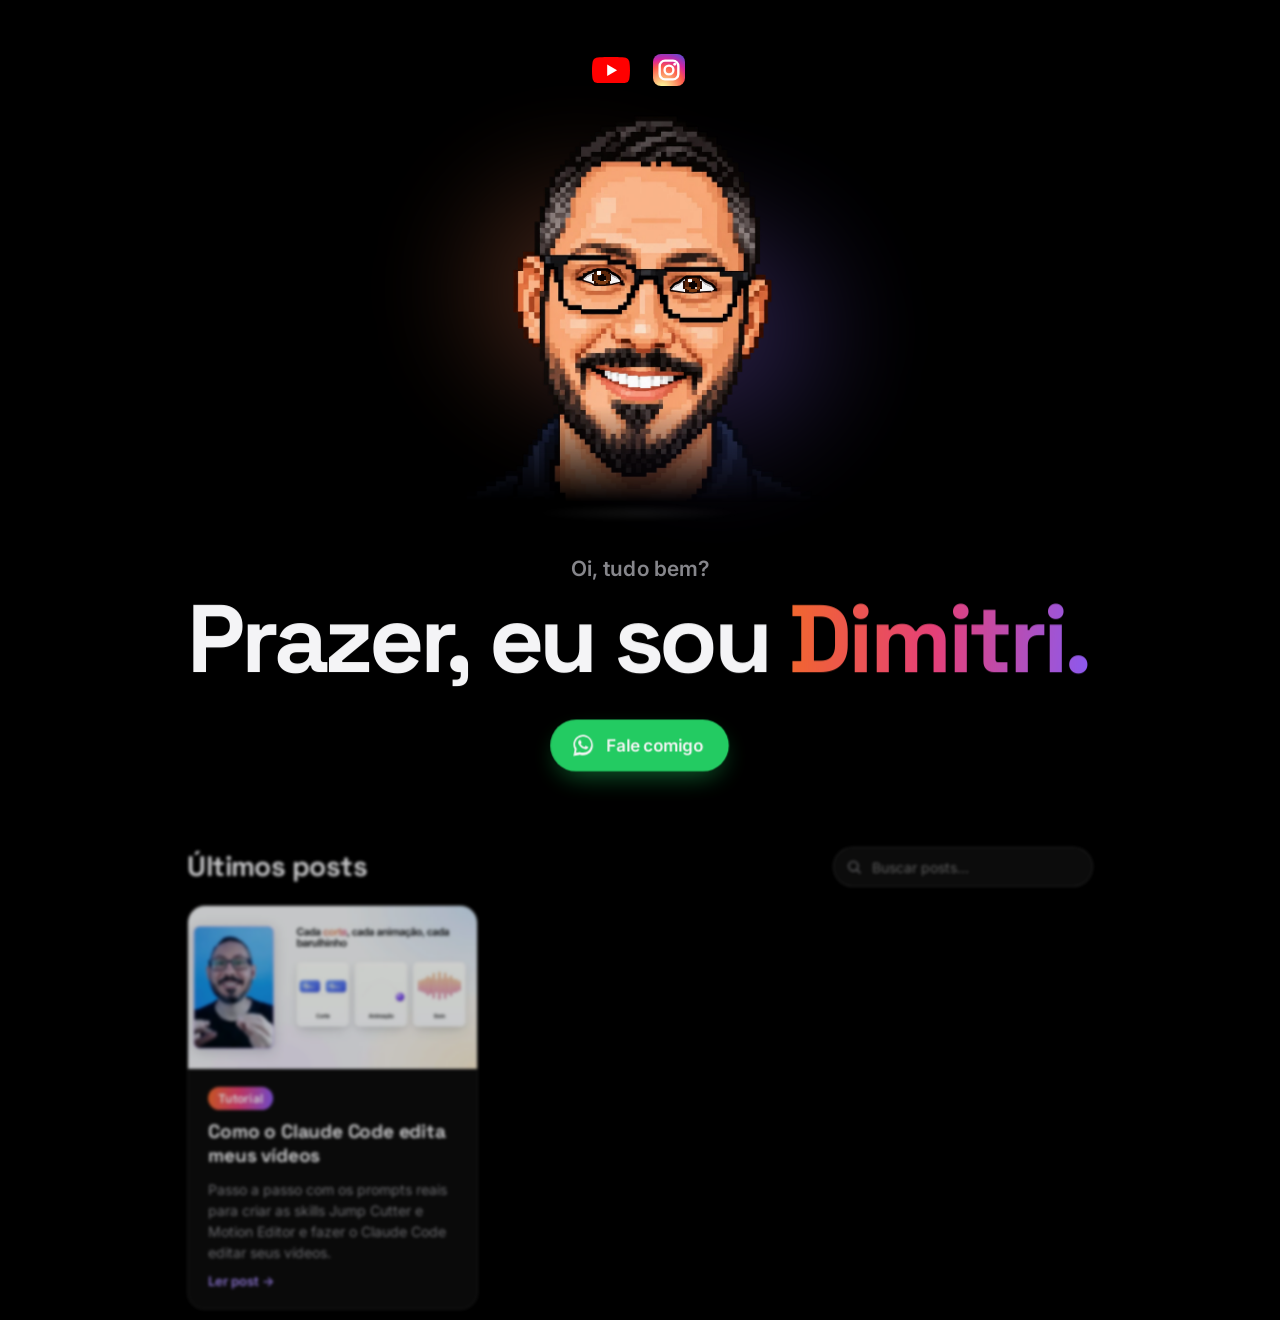
==== commit 06d852b8: "Blog na home, olhos que seguem o mouse e prévia de compartilhamento no tutorial Home em modo escuro " ====
--- a/index.html
+++ b/index.html
@@ -1,146 +1,302 @@
-<!doctype html>
-<html lang="pt-BR">
-<head>
-<meta charset="UTF-8" />
-<meta name="viewport" content="width=device-width, initial-scale=1, viewport-fit=cover" />
-<title>Dimitri Teixeira · Prazer, eu sou Dimitri</title>
-<meta name="description" content="Prazer, eu sou Dimitri Teixeira. Conteúdo sobre tecnologia, criatividade e inteligência artificial, com vídeos sobre como editar com o Claude Code." />
-<meta name="author" content="Dimitri Teixeira" />
-<meta name="keywords" content="Dimitri Teixeira, Dimitri, Dimitri Teixeira Claude Code, Dimitri Teixeira YouTube, Dimitri Teixeira inteligência artificial, Dimitri Teixeira tecnologia, editar vídeos com IA, Claude Code" />
-<meta name="robots" content="index, follow" />
-<meta name="theme-color" content="#FBFBFD" media="(prefers-color-scheme: light)" />
-<meta name="theme-color" content="#000000" media="(prefers-color-scheme: dark)" />
-<meta property="og:type" content="profile" />
-<meta property="og:locale" content="pt_BR" />
-<meta property="og:site_name" content="Dimitri Teixeira" />
-<meta property="og:title" content="Prazer, eu sou Dimitri" />
-<meta property="og:description" content="Dimitri Teixeira: tecnologia, criatividade e inteligência artificial." />
-<meta property="profile:first_name" content="Dimitri" />
-<meta property="profile:last_name" content="Teixeira" />
-<meta name="twitter:card" content="summary" />
-<meta name="twitter:title" content="Prazer, eu sou Dimitri" />
-<meta name="twitter:description" content="Dimitri Teixeira: tecnologia, criatividade e inteligência artificial." />
-<link rel="icon" href="[data-uri]" />
-<script type="application/ld+json">
-{ "@context": "https://schema.org", "@type": "Person", "name": "Dimitri Teixeira", "givenName": "Dimitri", "familyName": "Teixeira",
-  "description": "Criador de conteúdo sobre tecnologia, criatividade e inteligência artificial.", "knowsAbout": ["Inteligência artificial", "Claude Code", "Edição de vídeo", "Tecnologia"] }
-</script>
-<link rel="preconnect" href="https://fonts.googleapis.com" />
-<link rel="preconnect" href="https://fonts.gstatic.com" crossorigin />
-<link href="https://fonts.googleapis.com/css2?family=Inter:wght@400;500;600&family=Space+Grotesk:wght@600;700&display=swap" rel="stylesheet" />
-<style>
-  :root {
-    --bg: #FBFBFD; --ink: #1D1D1F; --muted: #86868B;
-    --glow-a: rgba(255, 180, 130, .55); --glow-b: rgba(170, 150, 255, .45); --floor: rgba(0, 0, 0, .16);
-    --grad: linear-gradient(95deg, #F56A2D 0%, #E8417A 48%, #8B5CF6 100%);
-    --sans: "Inter", -apple-system, BlinkMacSystemFont, "SF Pro Text", "Segoe UI", Roboto, sans-serif;
-    --display: "Space Grotesk", "Inter", -apple-system, BlinkMacSystemFont, sans-serif;
-    color-scheme: light dark;
-  }
-  @media (prefers-color-scheme: dark) {
-    :root { --bg: #000000; --ink: #F5F5F7; --muted: #86868B; --glow-a: rgba(255, 140, 90, .30); --glow-b: rgba(140, 110, 255, .32); --floor: rgba(255, 255, 255, .07); }
-  }
-  * { box-sizing: border-box; }
-  html, body { height: 100%; }
-  body { margin: 0; background: var(--bg); color: var(--ink); font-family: var(--sans); -webkit-font-smoothing: antialiased; -moz-osx-font-smoothing: grayscale;
-    min-height: 100svh; display: grid; place-items: center; padding: 48px 24px; overflow-x: hidden; }
-  main { display: flex; flex-direction: column; align-items: center; text-align: center; }
-
-  .stage { position: relative; width: min(70vw, 400px); aspect-ratio: 1; }
-  .glow { position: absolute; inset: -18%; z-index: 0; pointer-events: none; filter: blur(48px);
-    background: radial-gradient(42% 42% at 38% 46%, var(--glow-a), transparent 70%), radial-gradient(44% 44% at 64% 54%, var(--glow-b), transparent 70%); }
-  .portrait { position: absolute; inset: 0; z-index: 1; will-change: transform; transform-origin: 50% 85%;
-    -webkit-mask-image: linear-gradient(#000 74%, transparent 98%); mask-image: linear-gradient(#000 74%, transparent 98%); }
-  .portrait img { position: absolute; inset: 0; width: 100%; height: 100%; user-select: none; -webkit-user-drag: none; }
-  #closed { opacity: 0; }
-  .floor { width: min(40vw, 220px); height: 18px; margin-top: -6px; border-radius: 50%; background: radial-gradient(closest-side, var(--floor), transparent); filter: blur(2px); }
-
-  .eyebrow { margin: 34px 0 10px; font: 600 clamp(17px, 2vw, 21px)/1.2 var(--sans); color: var(--muted); letter-spacing: .005em; }
-  h1 { margin: 0; font: 700 clamp(44px, 9vw, 96px)/1.02 var(--display); letter-spacing: -.045em; }
-  h1 .w { display: inline-block; }
-  h1 .g { background: var(--grad); -webkit-background-clip: text; background-clip: text; color: transparent; padding-right: .04em; }
-  .wa { margin-top: 30px; display: inline-flex; align-items: center; gap: 10px; height: 52px; padding: 0 26px 0 20px; border-radius: 999px; background: #25D366; color: #fff; text-decoration: none; font: 600 17px var(--sans); letter-spacing: -.005em;
-    box-shadow: 0 1px 2px rgba(0,0,0,.12), 0 10px 28px -8px rgba(37,211,102,.55); transition: transform .25s cubic-bezier(.2,.8,.2,1), box-shadow .25s, filter .25s; }
-  .wa:hover { transform: translateY(-2px) scale(1.03); filter: brightness(1.05); box-shadow: 0 2px 4px rgba(0,0,0,.14), 0 16px 34px -8px rgba(37,211,102,.7); }
-  .wa:active { transform: scale(.98); }
-  .wa:focus-visible { outline: 3px solid color-mix(in srgb, #25D366 55%, transparent); outline-offset: 3px; }
-  .wa svg { width: 26px; height: 26px; flex: none; }
-
-  .js .reveal { opacity: 0; }
-  @media (prefers-reduced-motion: reduce) { .js .reveal { opacity: 1; } }
-</style>
-<script>document.documentElement.classList.add("js");</script>
-</head>
-<body>
-<main>
-  <div class="stage reveal" id="stage">
-    <div class="glow" aria-hidden="true"></div>
-    <div class="portrait" id="portrait" role="img" aria-label="Retrato em pixel art de Dimitri Teixeira">
-      <img id="open" src="[data-uri]" alt="" draggable="false" />
-      <img id="closed" src="[data-uri]" alt="" draggable="false" />
-    </div>
-  </div>
-  <div class="floor reveal" aria-hidden="true"></div>
-  <p class="eyebrow reveal">Oi, tudo bem?</p>
-  <h1 class="reveal"><span class="w">Prazer,</span> <span class="w">eu</span> <span class="w">sou</span> <span class="w g">Dimitri.</span></h1>
-  <a class="wa reveal" id="wa" href="https://wa.me/554988950394?text=Oi%2C%20Dimitri%2C%20eu%20vim%20pelo%20seu%20site.%20Tudo%20bom%3F" target="_blank" rel="noopener">
-    <svg viewBox="0 0 32 32" aria-hidden="true"><path fill="currentColor" d="M16.04 3C9.4 3 4.02 8.37 4.02 15c0 2.12.55 4.18 1.6 6L4 29l8.2-1.6a12 12 0 0 0 3.84.62C22.67 28.02 28.05 22.64 28.05 16S22.67 3 16.04 3zm0 21.9c-1.2 0-2.38-.2-3.5-.6l-.5-.18-4.87.95.98-4.74-.2-.5A9.9 9.9 0 0 1 6.1 15c0-5.46 4.45-9.9 9.94-9.9s9.94 4.44 9.94 9.9-4.45 9.9-9.94 9.9zm5.5-7.4c-.3-.15-1.78-.88-2.06-.98-.27-.1-.47-.15-.67.15-.2.3-.77.98-.94 1.18-.17.2-.35.22-.65.07-.3-.15-1.27-.47-2.42-1.5-.9-.8-1.5-1.78-1.68-2.08-.17-.3-.02-.46.13-.6.14-.13.3-.35.45-.52.15-.18.2-.3.3-.5.1-.2.05-.38-.02-.53-.08-.15-.67-1.62-.92-2.22-.24-.58-.48-.5-.67-.5h-.57c-.2 0-.52.08-.8.38-.27.3-1.04 1.02-1.04 2.48s1.07 2.88 1.22 3.08c.15.2 2.1 3.2 5.08 4.5.7.3 1.26.5 1.7.62.72.23 1.37.2 1.88.12.57-.08 1.78-.73 2.03-1.43.25-.7.25-1.3.17-1.43-.07-.12-.27-.2-.57-.35z"/></svg>
-    Fale comigo
-  </a>
-</main>
-
-<script>/*!
- * GSAP 3.15.0
- * https://gsap.com
- * 
- * @license Copyright 2026, GreenSock. All rights reserved.
- * Subject to the terms at https://gsap.com/standard-license.
- * @author: Jack Doyle, jack@greensock.com
- */
-
-!function(t,e){"object"==typeof exports&&"undefined"!=typeof module?e(exports):"function"==typeof define&&define.amd?define(["exports"],e):e((t=t||self).window=t.window||{})}(this,function(e){"use strict";function _inheritsLoose(t,e){t.prototype=Object.create(e.prototype),(t.prototype.constructor=t).__proto__=e}function _assertThisInitialized(t){if(void 0===t)throw new ReferenceError("this hasn't been initialised - super() hasn't been called");return t}function r(t){return"string"==typeof t}function s(t){return"function"==typeof t}function t(t){return"number"==typeof t}function u(t){return void 0===t}function v(t){return"object"==typeof t}function w(t){return!1!==t}function x(){return"undefined"!=typeof window}function y(t){return s(t)||r(t)}function R(t){return(i=bt(t,ht))&&Fe}function S(t,e){return console.warn("Invalid property",t,"set to",e,"Missing plugin? gsap.registerPlugin()")}function T(t,e){return!e&&console.warn(t)}function U(t,e){return t&&(ht[t]=e)&&i&&(i[t]=e)||ht}function V(){return 0}function ga(t){var e,r,i=t[0];if(v(i)||s(i)||(t=[t]),!(e=(i._gsap||{}).harness)){for(r=yt.length;r--&&!yt[r].targetTest(i););e=yt[r]}for(r=t.length;r--;)t[r]&&(t[r]._gsap||(t[r]._gsap=new Xt(t[r],e)))||t.splice(r,1);return t}function ha(t){return t._gsap||ga(Pt(t))[0]._gsap}function ia(t,e,r){return(r=t[e])&&s(r)?t[e]():u(r)&&t.getAttribute&&t.getAttribute(e)||r}function ja(t,e){return(t=t.split(",")).forEach(e)||t}function ka(t){return Math.round(1e5*t)/1e5||0}function la(t){return Math.round(1e7*t)/1e7||0}function ma(t,e){var r=e.charAt(0),i=parseFloat(e.substr(2));return t=parseFloat(t),"+"===r?t+i:"-"===r?t-i:"*"===r?t*i:t/i}function na(t,e){for(var r=e.length,i=0;t.indexOf(e[i])<0&&++i<r;);return i<r}function oa(){var t,e,r=pt.length,i=pt.slice(0);for(_t={},t=pt.length=0;t<r;t++)(e=i[t])&&e._lazy&&(e.render(e._lazy[0],e._lazy[1],!0)._lazy=0)}function pa(t){return!!(t._initted||t._startAt||t.add)}function qa(t,e,r,i){pt.length&&!I&&oa(),t.render(e,r,i||!!(I&&e<0&&pa(t))),pt.length&&!I&&oa()}function ra(t){var e=parseFloat(t);return(e||0===e)&&(t+"").match(ot).length<2?e:r(t)?t.trim():t}function sa(t){return t}function ta(t,e){for(var r in e)r in t||(t[r]=e[r]);return t}function wa(t,e){for(var r in e)"__proto__"!==r&&"constructor"!==r&&"prototype"!==r&&(t[r]=v(e[r])?wa(t[r]||(t[r]={}),e[r]):e[r]);return t}function xa(t,e){var r,i={};for(r in t)r in e||(i[r]=t[r]);return i}function ya(t){var e=t.parent||L,r=t.keyframes?function _setKeyframeDefaults(i){return function(t,e){for(var r in e)r in t||"duration"===r&&i||"ease"===r||(t[r]=e[r])}}(K(t.keyframes)):ta;if(w(t.inherit))for(;e;)r(t,e.vars.defaults),e=e.parent||e._dp;return t}function Aa(t,e,r,i,n){void 0===r&&(r="_first"),void 0===i&&(i="_last");var a,s=t[i];if(n)for(a=e[n];s&&s[n]>a;)s=s._prev;return s?(e._next=s._next,s._next=e):(e._next=t[r],t[r]=e),e._next?e._next._prev=e:t[i]=e,e._prev=s,e.parent=e._dp=t,e}function Ba(t,e,r,i){void 0===r&&(r="_first"),void 0===i&&(i="_last");var n=e._prev,a=e._next;n?n._next=a:t[r]===e&&(t[r]=a),a?a._prev=n:t[i]===e&&(t[i]=n),e._next=e._prev=e.parent=null}function Ca(t,e){t.parent&&(!e||t.parent.autoRemoveChildren)&&t.parent.remove&&t.parent.remove(t),t._act=0}function Da(t,e){if(t&&(!e||e._end>t._dur||e._start<0))for(var r=t;r;)r._dirty=1,r=r.parent;return t}function Fa(t,e,r,i){return t._startAt&&(I?t._startAt.revert(ft):t.vars.immediateRender&&!t.vars.autoRevert||t._startAt.render(e,!0,i))}function Ha(t){return t._repeat?wt(t._tTime,t=t.duration()+t._rDelay)*t:0}function Ja(t,e){return(t-e._start)*e._ts+(0<=e._ts?0:e._dirty?e.totalDuration():e._tDur)}function Ka(t){return t._end=la(t._start+(t._tDur/Math.abs(t._ts||t._rts||q)||0))}function La(t,e){var r=t._dp;return r&&r.smoothChildTiming&&t._ts&&(t._start=la(r._time-(0<t._ts?e/t._ts:((t._dirty?t.totalDuration():t._tDur)-e)/-t._ts)),Ka(t),r._dirty||Da(r,t)),t}function Ma(t,e){var r;if((e._time||!e._dur&&e._initted||e._start<t._time&&(e._dur||!e.add))&&(r=Ja(t.rawTime(),e),(!e._dur||Mt(0,e.totalDuration(),r)-e._tTime>q)&&e.render(r,!0)),Da(t,e)._dp&&t._initted&&t._time>=t._dur&&t._ts){if(t._dur<t.duration())for(r=t;r._dp;)0<=r.rawTime()&&r.totalTime(r._tTime),r=r._dp;t._zTime=-q}}function Na(e,r,i,n){return r.parent&&Ca(r),r._start=la((t(i)?i:i||e!==L?Ot(e,i,r):e._time)+r._delay),r._end=la(r._start+(r.totalDuration()/Math.abs(r.timeScale())||0)),Aa(e,r,"_first","_last",e._sort?"_start":0),xt(r)||(e._recent=r),n||Ma(e,r),e._ts<0&&La(e,e._tTime),e}function Oa(t,e){return(ht.ScrollTrigger||S("scrollTrigger",e))&&ht.ScrollTrigger.create(e,t)}function Pa(t,e,r,i,n){return Ht(t,e,n),t._initted?!r&&t._pt&&!I&&(t._dur&&!1!==t.vars.lazy||!t._dur&&t.vars.lazy)&&f!==It.frame?(pt.push(t),t._lazy=[n,i],1):void 0:1}function Ua(t,e,r,i){var n=t._repeat,a=la(e)||0,s=t._tTime/t._tDur;return s&&!i&&(t._time*=a/t._dur),t._dur=a,t._tDur=n?n<0?1e10:la(a*(n+1)+t._rDelay*n):a,0<s&&!i&&La(t,t._tTime=t._tDur*s),t.parent&&Ka(t),r||Da(t.parent,t),t}function Va(t){return t instanceof Gt?Da(t):Ua(t,t._dur)}function Ya(e,r,i){var n,a,s=t(r[1]),o=(s?2:1)+(e<2?0:1),u=r[o];if(s&&(u.duration=r[1]),u.parent=i,e){for(n=u,a=i;a&&!("immediateRender"in n);)n=a.vars.defaults||{},a=w(a.vars.inherit)&&a.parent;u.immediateRender=w(n.immediateRender),e<2?u.runBackwards=1:u.startAt=r[o-1]}return new te(r[0],u,r[1+o])}function Za(t,e){return t||0===t?e(t):e}function _a(t,e){return r(t)&&(e=ut.exec(t))?e[1]:""}function cb(t,e){return t&&v(t)&&"length"in t&&(!e&&!t.length||t.length-1 in t&&v(t[0]))&&!t.nodeType&&t!==h}function fb(r){return r=Pt(r)[0]||T("Invalid scope")||{},function(t){var e=r.current||r.nativeElement||r;return Pt(t,e.querySelectorAll?e:e===r?T("Invalid scope")||a.createElement("div"):r)}}function gb(t){return t.sort(function(){return.5-Math.random()})}function hb(t){if(s(t))return t;var p=v(t)?t:{each:t},_=jt(p.ease),m=p.from||0,g=parseFloat(p.base)||0,y={},e=0<m&&m<1,T=isNaN(m)||e,b=p.axis,w=m,x=m;return r(m)?w=x={center:.5,edges:.5,end:1}[m]||0:!e&&T&&(w=m[0],x=m[1]),function(t,e,r){var i,n,a,s,o,u,h,l,f,c=(r||p).length,d=y[c];if(!d){if(!(f="auto"===p.grid?0:(p.grid||[1,X])[1])){for(h=-X;h<(h=r[f++].getBoundingClientRect().left)&&f<c;);f<c&&f--}for(d=y[c]=[],i=T?Math.min(f,c)*w-.5:m%f,n=f===X?0:T?c*x/f-.5:m/f|0,l=X,u=h=0;u<c;u++)a=u%f-i,s=n-(u/f|0),d[u]=o=b?Math.abs("y"===b?s:a):$(a*a+s*s),h<o&&(h=o),o<l&&(l=o);"random"===m&&gb(d),d.max=h-l,d.min=l,d.v=c=(parseFloat(p.amount)||parseFloat(p.each)*(c<f?c-1:b?"y"===b?c/f:f:Math.max(f,c/f))||0)*("edges"===m?-1:1),d.b=c<0?g-c:g,d.u=_a(p.amount||p.each)||0,_=_&&c<0?Yt(_):_}return c=(d[t]-d.min)/d.max||0,la(d.b+(_?_(c):c)*d.v)+d.u}}function ib(i){var n=Math.pow(10,((i+"").split(".")[1]||"").length);return function(e){var r=la(Math.round(parseFloat(e)/i)*i*n);return(r-r%1)/n+(t(e)?0:_a(e))}}function jb(h,e){var l,f,r=K(h);return!r&&v(h)&&(l=r=h.radius||X,h.values?(h=Pt(h.values),(f=!t(h[0]))&&(l*=l)):h=ib(h.increment)),Za(e,r?s(h)?function(t){return f=h(t),Math.abs(f-t)<=l?f:t}:function(e){for(var r,i,n=parseFloat(f?e.x:e),a=parseFloat(f?e.y:0),s=X,o=0,u=h.length;u--;)(r=f?(r=h[u].x-n)*r+(i=h[u].y-a)*i:Math.abs(h[u]-n))<s&&(s=r,o=u);return o=!l||s<=l?h[o]:e,f||o===e||t(e)?o:o+_a(e)}:ib(h))}function kb(t,e,r,i){return Za(K(t)?!e:!0===r?!!(r=0):!i,function(){return K(t)?t[~~(Math.random()*t.length)]:(r=r||1e-5)&&(i=r<1?Math.pow(10,(r+"").length-2):1)&&Math.floor(Math.round((t-r/2+Math.random()*(e-t+.99*r))/r)*r*i)/i})}function ob(e,r,t){return Za(t,function(t){return e[~~r(t)]})}function rb(t){return t.replace(tt,function(t){var e=t.indexOf("[")+1,r=t.substring(e||7,e?t.indexOf("]"):t.length-1).split(et);return kb(e?r:+r[0],e?0:+r[1],+r[2]||1e-5)})}function ub(t,e,r){var i,n,a,s=t.labels,o=X;for(i in s)(n=s[i]-e)<0==!!r&&n&&o>(n=Math.abs(n))&&(a=i,o=n);return a}function wb(t){return Ca(t),t.scrollTrigger&&t.scrollTrigger.kill(!!I),t.progress()<1&&At(t,"onInterrupt"),t}function zb(t){if(t)if(t=!t.name&&t.default||t,x()||t.headless){var e=t.name,r=s(t),i=e&&!r&&t.init?function(){this._props=[]}:t,n={init:V,render:_e,add:$t,kill:Te,modifier:ve,rawVars:0},a={targetTest:0,get:0,getSetter:ue,aliases:{},register:0};if(Lt(),t!==i){if(mt[e])return;ta(i,ta(xa(t,n),a)),bt(i.prototype,bt(n,xa(t,a))),mt[i.prop=e]=i,t.targetTest&&(yt.push(i),dt[e]=1),e=("css"===e?"CSS":e.charAt(0).toUpperCase()+e.substr(1))+"Plugin"}U(e,i),t.register&&t.register(Fe,i,we)}else Dt.push(t)}function Cb(t,e,r){return(6*(t+=t<0?1:1<t?-1:0)<1?e+(r-e)*t*6:t<.5?r:3*t<2?e+(r-e)*(2/3-t)*6:e)*zt+.5|0}function Db(e,r,i){var n,a,s,o,u,h,l,f,c,d,p=e?t(e)?[e>>16,e>>8&zt,e&zt]:0:Rt.black;if(!p){if(","===e.substr(-1)&&(e=e.substr(0,e.length-1)),Rt[e])p=Rt[e];else if("#"===e.charAt(0)){if(e.length<6&&(e="#"+(n=e.charAt(1))+n+(a=e.charAt(2))+a+(s=e.charAt(3))+s+(5===e.length?e.charAt(4)+e.charAt(4):"")),9===e.length)return[(p=parseInt(e.substr(1,6),16))>>16,p>>8&zt,p&zt,parseInt(e.substr(7),16)/255];p=[(e=parseInt(e.substr(1),16))>>16,e>>8&zt,e&zt]}else if("hsl"===e.substr(0,3))if(p=d=e.match(rt),r){if(~e.indexOf("="))return p=e.match(it),i&&p.length<4&&(p[3]=1),p}else o=+p[0]%360/360,u=p[1]/100,n=2*(h=p[2]/100)-(a=h<=.5?h*(u+1):h+u-h*u),3<p.length&&(p[3]*=1),p[0]=Cb(o+1/3,n,a),p[1]=Cb(o,n,a),p[2]=Cb(o-1/3,n,a);else p=e.match(rt)||Rt.transparent;p=p.map(Number)}return r&&!d&&(n=p[0]/zt,a=p[1]/zt,s=p[2]/zt,h=((l=Math.max(n,a,s))+(f=Math.min(n,a,s)))/2,l===f?o=u=0:(c=l-f,u=.5<h?c/(2-l-f):c/(l+f),o=l===n?(a-s)/c+(a<s?6:0):l===a?(s-n)/c+2:(n-a)/c+4,o*=60),p[0]=~~(o+.5),p[1]=~~(100*u+.5),p[2]=~~(100*h+.5)),i&&p.length<4&&(p[3]=1),p}function Eb(t){var r=[],i=[],n=-1;return t.split(Et).forEach(function(t){var e=t.match(nt)||[];r.push.apply(r,e),i.push(n+=e.length+1)}),r.c=i,r}function Fb(t,e,r){var i,n,a,s,o="",u=(t+o).match(Et),h=e?"hsla(":"rgba(",l=0;if(!u)return t;if(u=u.map(function(t){return(t=Db(t,e,1))&&h+(e?t[0]+","+t[1]+"%,"+t[2]+"%,"+t[3]:t.join(","))+")"}),r&&(a=Eb(t),(i=r.c).join(o)!==a.c.join(o)))for(s=(n=t.replace(Et,"1").split(nt)).length-1;l<s;l++)o+=n[l]+(~i.indexOf(l)?u.shift()||h+"0,0,0,0)":(a.length?a:u.length?u:r).shift());if(!n)for(s=(n=t.split(Et)).length-1;l<s;l++)o+=n[l]+u[l];return o+n[s]}function Ib(t){var e,r=t.join(" ");if(Et.lastIndex=0,Et.test(r))return e=Ft.test(r),t[1]=Fb(t[1],e),t[0]=Fb(t[0],e,Eb(t[1])),!0}function Rb(t){var e=(t+"").split("("),r=Bt[e[0]];return r&&1<e.length&&r.config?r.config.apply(null,~t.indexOf("{")?[function _parseObjectInString(t){for(var e,r,i,n={},a=t.substr(1,t.length-3).split(":"),s=a[0],o=1,u=a.length;o<u;o++)r=a[o],e=o!==u-1?r.lastIndexOf(","):r.length,i=r.substr(0,e),n[s]=isNaN(i)?i.replace(Ut,"").trim():+i,s=r.substr(e+1).trim();return n}(e[1])]:function _valueInParentheses(t){var e=t.indexOf("(")+1,r=t.indexOf(")"),i=t.indexOf("(",e);return t.substring(e,~i&&i<r?t.indexOf(")",r+1):r)}(t).split(",").map(ra)):Bt._CE&&Nt.test(t)?Bt._CE("",t):r}function Ub(t,e,r,i){void 0===r&&(r=function easeOut(t){return 1-e(1-t)}),void 0===i&&(i=function easeInOut(t){return t<.5?e(2*t)/2:1-e(2*(1-t))/2});var n,a={easeIn:e,easeOut:r,easeInOut:i};return ja(t,function(t){for(var e in Bt[t]=ht[t]=a,Bt[n=t.toLowerCase()]=r,a)Bt[n+("easeIn"===e?".in":"easeOut"===e?".out":".inOut")]=Bt[t+"."+e]=a[e]}),a}function Vb(e){return function(t){return t<.5?(1-e(1-2*t))/2:.5+e(2*(t-.5))/2}}function Wb(r,t,e){function Gm(t){return 1===t?1:i*Math.pow(2,-10*t)*Q((t-a)*n)+1}var i=1<=t?t:1,n=(e||(r?.3:.45))/(t<1?t:1),a=n/G*(Math.asin(1/i)||0),s="out"===r?Gm:"in"===r?function(t){return 1-Gm(1-t)}:Vb(Gm);return n=G/n,s.config=function(t,e){return Wb(r,t,e)},s}function Xb(e,r){function Om(t){return t?--t*t*((r+1)*t+r)+1:0}void 0===r&&(r=1.70158);var t="out"===e?Om:"in"===e?function(t){return 1-Om(1-t)}:Vb(Om);return t.config=function(t){return Xb(e,t)},t}var F,I,l,L,h,n,a,i,o,f,c,d,p,_,m,g,b,k,O,M,C,P,A,D,z,E,B,N,Y={autoSleep:120,force3D:"auto",nullTargetWarn:1,units:{lineHeight:""}},j={duration:.5,overwrite:!1,delay:0},X=1e8,q=1/X,G=2*Math.PI,Z=G/4,W=0,$=Math.sqrt,H=Math.cos,Q=Math.sin,J="function"==typeof ArrayBuffer&&ArrayBuffer.isView||function(){},K=Array.isArray,tt=/random\([^)]+\)/g,et=/,\s*/g,rt=/(?:-?\.?\d|\.)+/gi,it=/[-+=.]*\d+[.e\-+]*\d*[e\-+]*\d*/g,nt=/[-+=.]*\d+[.e-]*\d*[a-z%]*/g,at=/[-+=.]*\d+\.?\d*(?:e-|e\+)?\d*/gi,st=/[+-]=-?[.\d]+/,ot=/[^,'"\[\]\s]+/gi,ut=/^[+\-=e\s\d]*\d+[.\d]*([a-z]*|%)\s*$/i,ht={},lt={suppressEvents:!0,isStart:!0,kill:!1},ft={suppressEvents:!0,kill:!1},ct={suppressEvents:!0},dt={},pt=[],_t={},mt={},gt={},vt=30,yt=[],Tt="",bt=function _merge(t,e){for(var r in e)t[r]=e[r];return t},wt=function _animationCycle(t,e){var r=Math.floor(t=la(t/e));return t&&r===t?r-1:r},xt=function _isFromOrFromStart(t){var e=t.data;return"isFromStart"===e||"isStart"===e},kt={_start:0,endTime:V,totalDuration:V},Ot=function _parsePosition(t,e,i){var n,a,s,o=t.labels,u=t._recent||kt,h=t.duration()>=X?u.endTime(!1):t._dur;return r(e)&&(isNaN(e)||e in o)?(a=e.charAt(0),s="%"===e.substr(-1),n=e.indexOf("="),"<"===a||">"===a?(0<=n&&(e=e.replace(/=/,"")),("<"===a?u._start:u.endTime(0<=u._repeat))+(parseFloat(e.substr(1))||0)*(s?(n<0?u:i).totalDuration()/100:1)):n<0?(e in o||(o[e]=h),o[e]):(a=parseFloat(e.charAt(n-1)+e.substr(n+1)),s&&i&&(a=a/100*(K(i)?i[0]:i).totalDuration()),1<n?_parsePosition(t,e.substr(0,n-1),i)+a:h+a)):null==e?h:+e},Mt=function _clamp(t,e,r){return r<t?t:e<r?e:r},Ct=[].slice,Pt=function toArray(t,e,i){return l&&!e&&l.selector?l.selector(t):!r(t)||i||!n&&Lt()?K(t)?function _flatten(t,e,i){return void 0===i&&(i=[]),t.forEach(function(t){return r(t)&&!e||cb(t,1)?i.push.apply(i,Pt(t)):i.push(t)})||i}(t,i):cb(t)?Ct.call(t,0):t?[t]:[]:Ct.call((e||a).querySelectorAll(t),0)},St=function mapRange(e,t,r,i,n){var a=t-e,s=i-r;return Za(n,function(t){return r+((t-e)/a*s||0)})},At=function _callback(t,e,r){var i,n,a,s=t.vars,o=s[e],u=l,h=t._ctx;if(o)return i=s[e+"Params"],n=s.callbackScope||t,r&&pt.length&&oa(),h&&(l=h),a=i?o.apply(n,i):o.call(n),l=u,a},Dt=[],zt=255,Rt={aqua:[0,zt,zt],lime:[0,zt,0],silver:[192,192,192],black:[0,0,0],maroon:[128,0,0],teal:[0,128,128],blue:[0,0,zt],navy:[0,0,128],white:[zt,zt,zt],olive:[128,128,0],yellow:[zt,zt,0],orange:[zt,165,0],gray:[128,128,128],purple:[128,0,128],green:[0,128,0],red:[zt,0,0],pink:[zt,192,203],cyan:[0,zt,zt],transparent:[zt,zt,zt,0]},Et=function(){var t,e="(?:\\b(?:(?:rgb|rgba|hsl|hsla)\\(.+?\\))|\\B#(?:[0-9a-f]{3,4}){1,2}\\b";for(t in Rt)e+="|"+t+"\\b";return new RegExp(e+")","gi")}(),Ft=/hsl[a]?\(/,It=(O=Date.now,M=500,C=33,P=O(),A=P,z=D=1e3/240,g={time:0,frame:0,tick:function tick(){zl(!0)},deltaRatio:function deltaRatio(t){return b/(1e3/(t||60))},wake:function wake(){o&&(!n&&x()&&(h=n=window,a=h.document||{},ht.gsap=Fe,(h.gsapVersions||(h.gsapVersions=[])).push(Fe.version),R(i||h.GreenSockGlobals||!h.gsap&&h||{}),Dt.forEach(zb)),m="undefined"!=typeof requestAnimationFrame&&requestAnimationFrame,p&&g.sleep(),_=m||function(t){return setTimeout(t,z-1e3*g.time+1|0)},d=1,zl(2))},sleep:function sleep(){(m?cancelAnimationFrame:clearTimeout)(p),d=0,_=V},lagSmoothing:function lagSmoothing(t,e){M=t||1/0,C=Math.min(e||33,M)},fps:function fps(t){D=1e3/(t||240),z=1e3*g.time+D},add:function add(n,t,e){var a=t?function(t,e,r,i){n(t,e,r,i),g.remove(a)}:n;return g.remove(n),E[e?"unshift":"push"](a),Lt(),a},remove:function remove(t,e){~(e=E.indexOf(t))&&E.splice(e,1)&&e<=k&&k--},_listeners:E=[]}),Lt=function _wake(){return!d&&It.wake()},Bt={},Nt=/^[\d.\-M][\d.\-,\s]/,Ut=/["']/g,Yt=function _invertEase(e){return function(t){return 1-e(1-t)}},jt=function _parseEase(t,e){return t&&(s(t)?t:Bt[t]||Rb(t))||e};function zl(t){var e,r,i,n,a=O()-A,s=!0===t;if((M<a||a<0)&&(P+=a-C),(0<(e=(i=(A+=a)-P)-z)||s)&&(n=++g.frame,b=i-1e3*g.time,g.time=i/=1e3,z+=e+(D<=e?4:D-e),r=1),s||(p=_(zl)),r)for(k=0;k<E.length;k++)E[k](i,b,n,t)}function dn(t){return t<N?B*t*t:t<.7272727272727273?B*Math.pow(t-1.5/2.75,2)+.75:t<.9090909090909092?B*(t-=2.25/2.75)*t+.9375:B*Math.pow(t-2.625/2.75,2)+.984375}ja("Linear,Quad,Cubic,Quart,Quint,Strong",function(t,e){var r=e<5?e+1:e;Ub(t+",Power"+(r-1),e?function(t){return Math.pow(t,r)}:function(t){return t},function(t){return 1-Math.pow(1-t,r)},function(t){return t<.5?Math.pow(2*t,r)/2:1-Math.pow(2*(1-t),r)/2})}),Bt.Linear.easeNone=Bt.none=Bt.Linear.easeIn,Ub("Elastic",Wb("in"),Wb("out"),Wb()),B=7.5625,N=1/2.75,Ub("Bounce",function(t){return 1-dn(1-t)},dn),Ub("Expo",function(t){return Math.pow(2,10*(t-1))*t+t*t*t*t*t*t*(1-t)}),Ub("Circ",function(t){return-($(1-t*t)-1)}),Ub("Sine",function(t){return 1===t?1:1-H(t*Z)}),Ub("Back",Xb("in"),Xb("out"),Xb()),Bt.SteppedEase=Bt.steps=ht.SteppedEase={config:function config(t,e){void 0===t&&(t=1);var r=1/t,i=t+(e?0:1),n=e?1:0;return function(t){return((i*Mt(0,.99999999,t)|0)+n)*r}}},j.ease=Bt["quad.out"],ja("onComplete,onUpdate,onStart,onRepeat,onReverseComplete,onInterrupt",function(t){return Tt+=t+","+t+"Params,"});var Vt,Xt=function GSCache(t,e){this.id=W++,(t._gsap=this).target=t,this.harness=e,this.get=e?e.get:ia,this.set=e?e.getSetter:ue},qt=((Vt=Animation.prototype).delay=function delay(t){return t||0===t?(this.parent&&this.parent.smoothChildTiming&&this.startTime(this._start+t-this._delay),this._delay=t,this):this._delay},Vt.duration=function duration(t){return arguments.length?this.totalDuration(0<this._repeat?t+(t+this._rDelay)*this._repeat:t):this.totalDuration()&&this._dur},Vt.totalDuration=function totalDuration(t){return arguments.length?(this._dirty=0,Ua(this,this._repeat<0?t:(t-this._repeat*this._rDelay)/(this._repeat+1))):this._tDur},Vt.totalTime=function totalTime(t,e){if(Lt(),!arguments.length)return this._tTime;var r=this._dp;if(r&&r.smoothChildTiming&&this._ts){for(La(this,t),!r._dp||r.parent||Ma(r,this);r&&r.parent;)r.parent._time!==r._start+(0<=r._ts?r._tTime/r._ts:(r.totalDuration()-r._tTime)/-r._ts)&&r.totalTime(r._tTime,!0),r=r.parent;!this.parent&&this._dp.autoRemoveChildren&&(0<this._ts&&t<this._tDur||this._ts<0&&0<t||!this._tDur&&!t)&&Na(this._dp,this,this._start-this._delay)}return(this._tTime!==t||!this._dur&&!e||this._initted&&Math.abs(this._zTime)===q||!this._initted&&this._dur&&t||!t&&!this._initted&&(this.add||this._ptLookup))&&(this._ts||(this._pTime=t),qa(this,t,e)),this},Vt.time=function time(t,e){return arguments.length?this.totalTime(Math.min(this.totalDuration(),t+Ha(this))%(this._dur+this._rDelay)||(t?this._dur:0),e):this._time},Vt.totalProgress=function totalProgress(t,e){return arguments.length?this.totalTime(this.totalDuration()*t,e):this.totalDuration()?Math.min(1,this._tTime/this._tDur):0<=this.rawTime()&&this._initted?1:0},Vt.progress=function progress(t,e){return arguments.length?this.totalTime(this.duration()*(!this._yoyo||1&this.iteration()?t:1-t)+Ha(this),e):this.duration()?Math.min(1,this._time/this._dur):0<this.rawTime()?1:0},Vt.iteration=function iteration(t,e){var r=this.duration()+this._rDelay;return arguments.length?this.totalTime(this._time+(t-1)*r,e):this._repeat?wt(this._tTime,r)+1:1},Vt.timeScale=function timeScale(t,e){if(!arguments.length)return this._rts===-q?0:this._rts;if(this._rts===t)return this;var r=this.parent&&this._ts?Ja(this.parent._time,this):this._tTime;return this._rts=+t||0,this._ts=this._ps||t===-q?0:this._rts,this.totalTime(Mt(-Math.abs(this._delay),this.totalDuration(),r),!1!==e),Ka(this),function _recacheAncestors(t){for(var e=t.parent;e&&e.parent;)e._dirty=1,e.totalDuration(),e=e.parent;return t}(this)},Vt.paused=function paused(t){return arguments.length?(this._ps!==t&&((this._ps=t)?(this._pTime=this._tTime||Math.max(-this._delay,this.rawTime()),this._ts=this._act=0):(Lt(),this._ts=this._rts,this.totalTime(this.parent&&!this.parent.smoothChildTiming?this.rawTime():this._tTime||this._pTime,1===this.progress()&&Math.abs(this._zTime)!==q&&(this._tTime-=q)))),this):this._ps},Vt.startTime=function startTime(t){if(arguments.length){this._start=la(t);var e=this.parent||this._dp;return!e||!e._sort&&this.parent||Na(e,this,this._start-this._delay),this}return this._start},Vt.endTime=function endTime(t){return this._start+(w(t)?this.totalDuration():this.duration())/Math.abs(this._ts||1)},Vt.rawTime=function rawTime(t){var e=this.parent||this._dp;return e?t&&(!this._ts||this._repeat&&this._time&&this.totalProgress()<1)?this._tTime%(this._dur+this._rDelay):this._ts?Ja(e.rawTime(t),this):this._tTime:this._tTime},Vt.revert=function revert(t){void 0===t&&(t=ct);var e=I;return I=t,pa(this)&&(this.timeline&&this.timeline.revert(t),this.totalTime(-.01,t.suppressEvents)),"nested"!==this.data&&!1!==t.kill&&this.kill(),I=e,this},Vt.globalTime=function globalTime(t){for(var e=this,r=arguments.length?t:e.rawTime();e;)r=e._start+r/(Math.abs(e._ts)||1),e=e._dp;return!this.parent&&this._sat?this._sat.globalTime(t):r},Vt.repeat=function repeat(t){return arguments.length?(this._repeat=t===1/0?-2:t,Va(this)):-2===this._repeat?1/0:this._repeat},Vt.repeatDelay=function repeatDelay(t){if(arguments.length){var e=this._time;return this._rDelay=t,Va(this),e?this.time(e):this}return this._rDelay},Vt.yoyo=function yoyo(t){return arguments.length?(this._yoyo=t,this):this._yoyo},Vt.seek=function seek(t,e){return this.totalTime(Ot(this,t),w(e))},Vt.restart=function restart(t,e){return this.play().totalTime(t?-this._delay:0,w(e)),this._dur||(this._zTime=-q),this},Vt.play=function play(t,e){return null!=t&&this.seek(t,e),this.reversed(!1).paused(!1)},Vt.reverse=function reverse(t,e){return null!=t&&this.seek(t||this.totalDuration(),e),this.reversed(!0).paused(!1)},Vt.pause=function pause(t,e){return null!=t&&this.seek(t,e),this.paused(!0)},Vt.resume=function resume(){return this.paused(!1)},Vt.reversed=function reversed(t){return arguments.length?(!!t!==this.reversed()&&this.timeScale(-this._rts||(t?-q:0)),this):this._rts<0},Vt.invalidate=function invalidate(){return this._initted=this._act=0,this._zTime=-q,this},Vt.isActive=function isActive(){var t,e=this.parent||this._dp,r=this._start;return!(e&&!(this._ts&&this._initted&&e.isActive()&&(t=e.rawTime(!0))>=r&&t<this.endTime(!0)-q))},Vt.eventCallback=function eventCallback(t,e,r){var i=this.vars;return 1<arguments.length?(e?(i[t]=e,r&&(i[t+"Params"]=r),"onUpdate"===t&&(this._onUpdate=e)):delete i[t],this):i[t]},Vt.then=function then(t){var i=this,n=i._prom;return new Promise(function(e){function Ao(){var t=i.then;i.then=null,n&&n(),s(r)&&(r=r(i))&&(r.then||r===i)&&(i.then=t),e(r),i.then=t}var r=s(t)?t:sa;i._initted&&1===i.totalProgress()&&0<=i._ts||!i._tTime&&i._ts<0?Ao():i._prom=Ao})},Vt.kill=function kill(){wb(this)},Animation);function Animation(t){this.vars=t,this._delay=+t.delay||0,(this._repeat=t.repeat===1/0?-2:t.repeat||0)&&(this._rDelay=t.repeatDelay||0,this._yoyo=!!t.yoyo||!!t.yoyoEase),this._ts=1,Ua(this,+t.duration,1,1),this.data=t.data,l&&(this._ctx=l).data.push(this),d||It.wake()}ta(qt.prototype,{_time:0,_start:0,_end:0,_tTime:0,_tDur:0,_dirty:0,_repeat:0,_yoyo:!1,parent:null,_initted:!1,_rDelay:0,_ts:1,_dp:0,ratio:0,_zTime:-q,_prom:0,_ps:!1,_rts:1});var Gt=function(i){function Timeline(t,e){var r;return void 0===t&&(t={}),(r=i.call(this,t)||this).labels={},r.smoothChildTiming=!!t.smoothChildTiming,r.autoRemoveChildren=!!t.autoRemoveChildren,r._sort=w(t.sortChildren),L&&Na(t.parent||L,_assertThisInitialized(r),e),t.reversed&&r.reverse(),t.paused&&r.paused(!0),t.scrollTrigger&&Oa(_assertThisInitialized(r),t.scrollTrigger),r}_inheritsLoose(Timeline,i);var e=Timeline.prototype;return e.to=function to(t,e,r){return Ya(0,arguments,this),this},e.from=function from(t,e,r){return Ya(1,arguments,this),this},e.fromTo=function fromTo(t,e,r,i){return Ya(2,arguments,this),this},e.set=function set(t,e,r){return e.duration=0,e.parent=this,ya(e).repeatDelay||(e.repeat=0),e.immediateRender=!!e.immediateRender,new te(t,e,Ot(this,r),1),this},e.call=function call(t,e,r){return Na(this,te.delayedCall(0,t,e),r)},e.staggerTo=function staggerTo(t,e,r,i,n,a,s){return r.duration=e,r.stagger=r.stagger||i,r.onComplete=a,r.onCompleteParams=s,r.parent=this,new te(t,r,Ot(this,n)),this},e.staggerFrom=function staggerFrom(t,e,r,i,n,a,s){return r.runBackwards=1,ya(r).immediateRender=w(r.immediateRender),this.staggerTo(t,e,r,i,n,a,s)},e.staggerFromTo=function staggerFromTo(t,e,r,i,n,a,s,o){return i.startAt=r,ya(i).immediateRender=w(i.immediateRender),this.staggerTo(t,e,i,n,a,s,o)},e.render=function render(t,e,r){var i,n,a,s,o,u,h,l,f,c,d,p,_=this._time,m=this._dirty?this.totalDuration():this._tDur,g=this._dur,v=t<=0?0:la(t),y=this._zTime<0!=t<0&&(this._initted||!g);if(this!==L&&m<v&&0<=t&&(v=m),v!==this._tTime||r||y){if(_!==this._time&&g&&(v+=this._time-_,t+=this._time-_),i=v,f=this._start,u=!(l=this._ts),y&&(g||(_=this._zTime),!t&&e||(this._zTime=t)),this._repeat){if(d=this._yoyo,o=g+this._rDelay,this._repeat<-1&&t<0)return this.totalTime(100*o+t,e,r);if(i=la(v%o),v===m?(s=this._repeat,i=g):((s=~~(c=la(v/o)))&&s===c&&(i=g,s--),g<i&&(i=g)),c=wt(this._tTime,o),!_&&this._tTime&&c!==s&&this._tTime-c*o-this._dur<=0&&(c=s),d&&1&s&&(i=g-i,p=1),s!==c&&!this._lock){var T=d&&1&c,b=T===(d&&1&s);if(s<c&&(T=!T),_=T?0:v%g?g:v,this._lock=1,this.render(_||(p?0:la(s*o)),e,!g)._lock=0,this._tTime=v,!e&&this.parent&&At(this,"onRepeat"),this.vars.repeatRefresh&&!p&&(this.invalidate()._lock=1,c=s),_&&_!==this._time||u!=!this._ts||this.vars.onRepeat&&!this.parent&&!this._act)return this;if(g=this._dur,m=this._tDur,b&&(this._lock=2,_=T?g:-1e-4,this.render(_,!0),this.vars.repeatRefresh&&!p&&this.invalidate()),this._lock=0,!this._ts&&!u)return this}}if(this._hasPause&&!this._forcing&&this._lock<2&&(h=function _findNextPauseTween(t,e,r){var i;if(e<r)for(i=t._first;i&&i._start<=r;){if("isPause"===i.data&&i._start>e)return i;i=i._next}else for(i=t._last;i&&i._start>=r;){if("isPause"===i.data&&i._start<e)return i;i=i._prev}}(this,la(_),la(i)))&&(v-=i-(i=h._start)),this._tTime=v,this._time=i,this._act=!!l,this._initted||(this._onUpdate=this.vars.onUpdate,this._initted=1,this._zTime=t,_=0),!_&&v&&g&&!e&&!c&&(At(this,"onStart"),this._tTime!==v))return this;if(_<=i&&0<=t)for(n=this._first;n;){if(a=n._next,(n._act||i>=n._start)&&n._ts&&h!==n){if(n.parent!==this)return this.render(t,e,r);if(n.render(0<n._ts?(i-n._start)*n._ts:(n._dirty?n.totalDuration():n._tDur)+(i-n._start)*n._ts,e,r),i!==this._time||!this._ts&&!u){h=0,a&&(v+=this._zTime=-q);break}}n=a}else{n=this._last;for(var w=t<0?t:i;n;){if(a=n._prev,(n._act||w<=n._end)&&n._ts&&h!==n){if(n.parent!==this)return this.render(t,e,r);if(n.render(0<n._ts?(w-n._start)*n._ts:(n._dirty?n.totalDuration():n._tDur)+(w-n._start)*n._ts,e,r||I&&pa(n)),i!==this._time||!this._ts&&!u){h=0,a&&(v+=this._zTime=w?-q:q);break}}n=a}}if(h&&!e&&(this.pause(),h.render(_<=i?0:-q)._zTime=_<=i?1:-1,this._ts))return this._start=f,Ka(this),this.render(t,e,r);this._onUpdate&&!e&&At(this,"onUpdate",!0),(v===m&&this._tTime>=this.totalDuration()||!v&&_)&&(f!==this._start&&Math.abs(l)===Math.abs(this._ts)||this._lock||(!t&&g||!(v===m&&0<this._ts||!v&&this._ts<0)||Ca(this,1),e||t<0&&!_||!v&&!_&&m||(At(this,v===m&&0<=t?"onComplete":"onReverseComplete",!0),!this._prom||v<m&&0<this.timeScale()||this._prom())))}return this},e.add=function add(e,i){var n=this;if(t(i)||(i=Ot(this,i,e)),!(e instanceof qt)){if(K(e))return e.forEach(function(t){return n.add(t,i)}),this;if(r(e))return this.addLabel(e,i);if(!s(e))return this;e=te.delayedCall(0,e)}return this!==e?Na(this,e,i):this},e.getChildren=function getChildren(t,e,r,i){void 0===t&&(t=!0),void 0===e&&(e=!0),void 0===r&&(r=!0),void 0===i&&(i=-X);for(var n=[],a=this._first;a;)a._start>=i&&(a instanceof te?e&&n.push(a):(r&&n.push(a),t&&n.push.apply(n,a.getChildren(!0,e,r)))),a=a._next;return n},e.getById=function getById(t){for(var e=this.getChildren(1,1,1),r=e.length;r--;)if(e[r].vars.id===t)return e[r]},e.remove=function remove(t){return r(t)?this.removeLabel(t):s(t)?this.killTweensOf(t):(t.parent===this&&Ba(this,t),t===this._recent&&(this._recent=this._last),Da(this))},e.totalTime=function totalTime(t,e){return arguments.length?(this._forcing=1,!this._dp&&this._ts&&(this._start=la(It.time-(0<this._ts?t/this._ts:(this.totalDuration()-t)/-this._ts))),i.prototype.totalTime.call(this,t,e),this._forcing=0,this):this._tTime},e.addLabel=function addLabel(t,e){return this.labels[t]=Ot(this,e),this},e.removeLabel=function removeLabel(t){return delete this.labels[t],this},e.addPause=function addPause(t,e,r){var i=te.delayedCall(0,e||V,r);return i.data="isPause",this._hasPause=1,Na(this,i,Ot(this,t))},e.removePause=function removePause(t){var e=this._first;for(t=Ot(this,t);e;)e._start===t&&"isPause"===e.data&&Ca(e),e=e._next},e.killTweensOf=function killTweensOf(t,e,r){for(var i=this.getTweensOf(t,r),n=i.length;n--;)Zt!==i[n]&&i[n].kill(t,e);return this},e.getTweensOf=function getTweensOf(e,r){for(var i,n=[],a=Pt(e),s=this._first,o=t(r);s;)s instanceof te?na(s._targets,a)&&(o?(!Zt||s._initted&&s._ts)&&s.globalTime(0)<=r&&s.globalTime(s.totalDuration())>r:!r||s.isActive())&&n.push(s):(i=s.getTweensOf(a,r)).length&&n.push.apply(n,i),s=s._next;return n},e.tweenTo=function tweenTo(t,e){e=e||{};var r,i=this,n=Ot(i,t),a=e.startAt,s=e.onStart,o=e.onStartParams,u=e.immediateRender,h=te.to(i,ta({ease:e.ease||"none",lazy:!1,immediateRender:!1,time:n,overwrite:"auto",duration:e.duration||Math.abs((n-(a&&"time"in a?a.time:i._time))/i.timeScale())||q,onStart:function onStart(){if(i.pause(),!r){var t=e.duration||Math.abs((n-(a&&"time"in a?a.time:i._time))/i.timeScale());h._dur!==t&&Ua(h,t,0,1).render(h._time,!0,!0),r=1}s&&s.apply(h,o||[])}},e));return u?h.render(0):h},e.tweenFromTo=function tweenFromTo(t,e,r){return this.tweenTo(e,ta({startAt:{time:Ot(this,t)}},r))},e.recent=function recent(){return this._recent},e.nextLabel=function nextLabel(t){return void 0===t&&(t=this._time),ub(this,Ot(this,t))},e.previousLabel=function previousLabel(t){return void 0===t&&(t=this._time),ub(this,Ot(this,t),1)},e.currentLabel=function currentLabel(t){return arguments.length?this.seek(t,!0):this.previousLabel(this._time+q)},e.shiftChildren=function shiftChildren(t,e,r){void 0===r&&(r=0);var i,n=this._first,a=this.labels;for(t=la(t);n;)n._start>=r&&(n._start+=t,n._end+=t),n=n._next;if(e)for(i in a)a[i]>=r&&(a[i]+=t);return Da(this)},e.invalidate=function invalidate(t){var e=this._first;for(this._lock=0;e;)e.invalidate(t),e=e._next;return i.prototype.invalidate.call(this,t)},e.clear=function clear(t){void 0===t&&(t=!0);for(var e,r=this._first;r;)e=r._next,this.remove(r),r=e;return this._dp&&(this._time=this._tTime=this._pTime=0),t&&(this.labels={}),Da(this)},e.totalDuration=function totalDuration(t){var e,r,i,n=0,a=this,s=a._last,o=X;if(arguments.length)return a.timeScale((a._repeat<0?a.duration():a.totalDuration())/(a.reversed()?-t:t));if(a._dirty){for(i=a.parent;s;)e=s._prev,s._dirty&&s.totalDuration(),o<(r=s._start)&&a._sort&&s._ts&&!a._lock?(a._lock=1,Na(a,s,r-s._delay,1)._lock=0):o=r,r<0&&s._ts&&(n-=r,(!i&&!a._dp||i&&i.smoothChildTiming)&&(a._start+=la(r/a._ts),a._time-=r,a._tTime-=r),a.shiftChildren(-r,!1,-Infinity),o=0),s._end>n&&s._ts&&(n=s._end),s=e;Ua(a,a===L&&a._time>n?a._time:n,1,1),a._dirty=0}return a._tDur},Timeline.updateRoot=function updateRoot(t){if(L._ts&&(qa(L,Ja(t,L)),f=It.frame),It.frame>=vt){vt+=Y.autoSleep||120;var e=L._first;if((!e||!e._ts)&&Y.autoSleep&&It._listeners.length<2){for(;e&&!e._ts;)e=e._next;e||It.sleep()}}},Timeline}(qt);ta(Gt.prototype,{_lock:0,_hasPause:0,_forcing:0});function cc(t,e,i,n,a,o){var u,h,l,f;if(mt[t]&&!1!==(u=new mt[t]).init(a,u.rawVars?e[t]:function _processVars(t,e,i,n,a){if(s(t)&&(t=Qt(t,a,e,i,n)),!v(t)||t.style&&t.nodeType||K(t)||J(t))return r(t)?Qt(t,a,e,i,n):t;var o,u={};for(o in t)u[o]=Qt(t[o],a,e,i,n);return u}(e[t],n,a,o,i),i,n,o)&&(i._pt=h=new we(i._pt,a,t,0,1,u.render,u,0,u.priority),i!==c))for(l=i._ptLookup[i._targets.indexOf(a)],f=u._props.length;f--;)l[u._props[f]]=h;return u}function ic(t,r,e,i){var n,a,s=r.ease||i||"power1.inOut";if(K(r))a=e[t]||(e[t]=[]),r.forEach(function(t,e){return a.push({t:e/(r.length-1)*100,v:t,e:s})});else for(n in r)a=e[n]||(e[n]=[]),"ease"===n||a.push({t:parseFloat(t),v:r[n],e:s})}var Zt,Wt,$t=function _addPropTween(t,e,i,n,a,o,u,h,l,f){s(n)&&(n=n(a||0,t,o));var c,d=t[e],p="get"!==i?i:s(d)?l?t[e.indexOf("set")||!s(t["get"+e.substr(3)])?e:"get"+e.substr(3)](l):t[e]():d,_=s(d)?l?se:ae:ie;if(r(n)&&(~n.indexOf("random(")&&(n=rb(n)),"="===n.charAt(1)&&(!(c=ma(p,n)+(_a(p)||0))&&0!==c||(n=c))),!f||p!==n||Wt)return isNaN(p*n)||""===n?(d||e in t||S(e,n),function _addComplexStringPropTween(t,e,r,i,n,a,s){var o,u,h,l,f,c,d,p,_=new we(this._pt,t,e,0,1,pe,null,n),m=0,g=0;for(_.b=r,_.e=i,r+="",(d=~(i+="").indexOf("random("))&&(i=rb(i)),a&&(a(p=[r,i],t,e),r=p[0],i=p[1]),u=r.match(at)||[];o=at.exec(i);)l=o[0],f=i.substring(m,o.index),h?h=(h+1)%5:"rgba("===f.substr(-5)&&(h=1),l!==u[g++]&&(c=parseFloat(u[g-1])||0,_._pt={_next:_._pt,p:f||1===g?f:",",s:c,c:"="===l.charAt(1)?ma(c,l)-c:parseFloat(l)-c,m:h&&h<4?Math.round:0},m=at.lastIndex);return _.c=m<i.length?i.substring(m,i.length):"",_.fp=s,(st.test(i)||d)&&(_.e=0),this._pt=_}.call(this,t,e,p,n,_,h||Y.stringFilter,l)):(c=new we(this._pt,t,e,+p||0,n-(p||0),"boolean"==typeof d?de:fe,0,_),l&&(c.fp=l),u&&c.modifier(u,this,t),this._pt=c)},Ht=function _initTween(t,e,r){var i,n,a,s,o,u,h,l,f,c,d,p,_,m=t.vars,g=m.ease,v=m.startAt,y=m.immediateRender,T=m.lazy,b=m.onUpdate,x=m.runBackwards,k=m.yoyoEase,O=m.keyframes,M=m.autoRevert,C=t._dur,P=t._startAt,S=t._targets,A=t.parent,D=A&&"nested"===A.data?A.vars.targets:S,z="auto"===t._overwrite&&!F,R=t.timeline,E=m.easeReverse||k;if(!R||O&&g||(g="none"),t._ease=jt(g,j.ease),t._rEase=E&&(jt(E)||t._ease),t._from=!R&&!!m.runBackwards,t._from&&(t.ratio=1),!R||O&&!m.stagger){if(p=(l=S[0]?ha(S[0]).harness:0)&&m[l.prop],i=xa(m,dt),P&&(P._zTime<0&&P.progress(1),e<0&&x&&y&&!M?P.render(-1,!0):P.revert(x&&C?ft:lt),P._lazy=0),v){if(Ca(t._startAt=te.set(S,ta({data:"isStart",overwrite:!1,parent:A,immediateRender:!0,lazy:!P&&w(T),startAt:null,delay:0,onUpdate:b&&function(){return At(t,"onUpdate")},stagger:0},v))),t._startAt._dp=0,t._startAt._sat=t,e<0&&(I||!y&&!M)&&t._startAt.revert(ft),y&&C&&e<=0&&r<=0)return void(e&&(t._zTime=e))}else if(x&&C&&!P)if(e&&(y=!1),a=ta({overwrite:!1,data:"isFromStart",lazy:y&&!P&&w(T),immediateRender:y,stagger:0,parent:A},i),p&&(a[l.prop]=p),Ca(t._startAt=te.set(S,a)),t._startAt._dp=0,t._startAt._sat=t,e<0&&(I?t._startAt.revert(ft):t._startAt.render(-1,!0)),t._zTime=e,y){if(!e)return}else _initTween(t._startAt,q,q);for(t._pt=t._ptCache=0,T=C&&w(T)||T&&!C,n=0;n<S.length;n++){if(h=(o=S[n])._gsap||ga(S)[n]._gsap,t._ptLookup[n]=c={},_t[h.id]&&pt.length&&oa(),d=D===S?n:D.indexOf(o),l&&!1!==(f=new l).init(o,p||i,t,d,D)&&(t._pt=s=new we(t._pt,o,f.name,0,1,f.render,f,0,f.priority),f._props.forEach(function(t){c[t]=s}),f.priority&&(u=1)),!l||p)for(a in i)mt[a]&&(f=cc(a,i,t,d,o,D))?f.priority&&(u=1):c[a]=s=$t.call(t,o,a,"get",i[a],d,D,0,m.stringFilter);t._op&&t._op[n]&&t.kill(o,t._op[n]),z&&t._pt&&(Zt=t,L.killTweensOf(o,c,t.globalTime(e)),_=!t.parent,Zt=0),t._pt&&T&&(_t[h.id]=1)}u&&be(t),t._onInit&&t._onInit(t)}t._onUpdate=b,t._initted=(!t._op||t._pt)&&!_,O&&e<=0&&R.render(X,!0,!0)},Qt=function _parseFuncOrString(t,e,i,n,a){return s(t)?t.call(e,i,n,a):r(t)&&~t.indexOf("random(")?rb(t):t},Jt=Tt+"repeat,repeatDelay,yoyo,repeatRefresh,yoyoEase,easeReverse,autoRevert",Kt={};ja(Jt+",id,stagger,delay,duration,paused,scrollTrigger",function(t){return Kt[t]=1});var te=function(E){function Tween(e,r,i,n){var a;"number"==typeof r&&(i.duration=r,r=i,i=null);var s,o,u,h,l,f,c,d,p=(a=E.call(this,n?r:ya(r))||this).vars,_=p.duration,m=p.delay,g=p.immediateRender,b=p.stagger,x=p.overwrite,k=p.keyframes,O=p.defaults,M=p.scrollTrigger,C=r.parent||L,P=(K(e)||J(e)?t(e[0]):"length"in r)?[e]:Pt(e);if(a._targets=P.length?ga(P):T("GSAP target "+e+" not found. https://gsap.com",!Y.nullTargetWarn)||[],a._ptLookup=[],a._overwrite=x,k||b||y(_)||y(m)){var S=(r=a.vars).easeReverse||r.yoyoEase;if((s=a.timeline=new Gt({data:"nested",defaults:O||{},targets:C&&"nested"===C.data?C.vars.targets:P})).kill(),s.parent=s._dp=_assertThisInitialized(a),s._start=0,b||y(_)||y(m)){if(h=P.length,c=b&&hb(b),v(b))for(l in b)~Jt.indexOf(l)&&((d=d||{})[l]=b[l]);for(o=0;o<h;o++)(u=xa(r,Kt)).stagger=0,S&&(u.easeReverse=S),d&&bt(u,d),f=P[o],u.duration=+Qt(_,_assertThisInitialized(a),o,f,P),u.delay=(+Qt(m,_assertThisInitialized(a),o,f,P)||0)-a._delay,!b&&1===h&&u.delay&&(a._delay=m=u.delay,a._start+=m,u.delay=0),s.to(f,u,c?c(o,f,P):0),s._ease=Bt.none;s.duration()?_=m=0:a.timeline=0}else if(k){ya(ta(s.vars.defaults,{ease:"none"})),s._ease=jt(k.ease||r.ease||"none");var A,D,z,R=0;if(K(k))k.forEach(function(t){return s.to(P,t,">")}),s.duration();else{for(l in u={},k)"ease"===l||"easeEach"===l||ic(l,k[l],u,k.easeEach);for(l in u)for(A=u[l].sort(function(t,e){return t.t-e.t}),o=R=0;o<A.length;o++)(z={ease:(D=A[o]).e,duration:(D.t-(o?A[o-1].t:0))/100*_})[l]=D.v,s.to(P,z,R),R+=z.duration;s.duration()<_&&s.to({},{duration:_-s.duration()})}}_||a.duration(_=s.duration())}else a.timeline=0;return!0!==x||F||(Zt=_assertThisInitialized(a),L.killTweensOf(P),Zt=0),Na(C,_assertThisInitialized(a),i),r.reversed&&a.reverse(),r.paused&&a.paused(!0),(g||!_&&!k&&a._start===la(C._time)&&w(g)&&function _hasNoPausedAncestors(t){return!t||t._ts&&_hasNoPausedAncestors(t.parent)}(_assertThisInitialized(a))&&"nested"!==C.data)&&(a._tTime=-q,a.render(Math.max(0,-m)||0)),M&&Oa(_assertThisInitialized(a),M),a}_inheritsLoose(Tween,E);var e=Tween.prototype;return e.render=function render(t,e,r){var i,n,a,s,o,u,h,l,f=this._time,c=this._tDur,d=this._dur,p=t<0,_=c-q<t&&!p?c:t<q?0:t;if(d){if(_!==this._tTime||!t||r||!this._initted&&this._tTime||this._startAt&&this._zTime<0!=p||this._lazy){if(i=_,l=this.timeline,this._repeat){if(s=d+this._rDelay,this._repeat<-1&&p)return this.totalTime(100*s+t,e,r);if(i=la(_%s),_===c?(a=this._repeat,i=d):(a=~~(o=la(_/s)))&&a===o?(i=d,a--):d<i&&(i=d),(u=this._yoyo&&1&a)&&(i=d-i),o=wt(this._tTime,s),i===f&&!r&&this._initted&&a===o)return this._tTime=_,this;a!==o&&this.vars.repeatRefresh&&!u&&!this._lock&&i!==s&&this._initted&&(this._lock=r=1,this.render(la(s*a),!0).invalidate()._lock=0)}if(!this._initted){if(Pa(this,p?t:i,r,e,_))return this._tTime=0,this;if(!(f===this._time||r&&this.vars.repeatRefresh&&a!==o))return this;if(d!==this._dur)return this.render(t,e,r)}if(this._rEase){var m=i<f;if(m!==this._inv){var g=m?f:d-f;this._inv=m,this._from&&(this.ratio=1-this.ratio),this._invRatio=this.ratio,this._invTime=f,this._invRecip=g?(m?-1:1)/g:0,this._invScale=m?-this.ratio:1-this.ratio,this._invEase=m?this._rEase:this._ease}this.ratio=h=this._invRatio+this._invScale*this._invEase((i-this._invTime)*this._invRecip)}else this.ratio=h=this._ease(i/d);if(this._from&&(this.ratio=h=1-h),this._tTime=_,this._time=i,!this._act&&this._ts&&(this._act=1,this._lazy=0),!f&&_&&!e&&!o&&(At(this,"onStart"),this._tTime!==_))return this;for(n=this._pt;n;)n.r(h,n.d),n=n._next;l&&l.render(t<0?t:l._dur*l._ease(i/this._dur),e,r)||this._startAt&&(this._zTime=t),this._onUpdate&&!e&&(p&&Fa(this,t,0,r),At(this,"onUpdate")),this._repeat&&a!==o&&this.vars.onRepeat&&!e&&this.parent&&At(this,"onRepeat"),_!==this._tDur&&_||this._tTime!==_||(p&&!this._onUpdate&&Fa(this,t,0,!0),!t&&d||!(_===this._tDur&&0<this._ts||!_&&this._ts<0)||Ca(this,1),e||p&&!f||!(_||f||u)||(At(this,_===c?"onComplete":"onReverseComplete",!0),!this._prom||_<c&&0<this.timeScale()||this._prom()))}}else!function _renderZeroDurationTween(t,e,r,i){var n,a,s,o=t.ratio,u=e<0||!e&&(!t._start&&function _parentPlayheadIsBeforeStart(t){var e=t.parent;return e&&e._ts&&e._initted&&!e._lock&&(e.rawTime()<0||_parentPlayheadIsBeforeStart(e))}(t)&&(t._initted||!xt(t))||(t._ts<0||t._dp._ts<0)&&!xt(t))?0:1,h=t._rDelay,l=0;if(h&&t._repeat&&(l=Mt(0,t._tDur,e),a=wt(l,h),t._yoyo&&1&a&&(u=1-u),a!==wt(t._tTime,h)&&(o=1-u,t.vars.repeatRefresh&&t._initted&&t.invalidate())),u!==o||I||i||t._zTime===q||!e&&t._zTime){if(!t._initted&&Pa(t,e,i,r,l))return;for(s=t._zTime,t._zTime=e||(r?q:0),r=r||e&&!s,t.ratio=u,t._from&&(u=1-u),t._time=0,t._tTime=l,n=t._pt;n;)n.r(u,n.d),n=n._next;e<0&&Fa(t,e,0,!0),t._onUpdate&&!r&&At(t,"onUpdate"),l&&t._repeat&&!r&&t.parent&&At(t,"onRepeat"),(e>=t._tDur||e<0)&&t.ratio===u&&(u&&Ca(t,1),r||I||(At(t,u?"onComplete":"onReverseComplete",!0),t._prom&&t._prom()))}else t._zTime||(t._zTime=e)}(this,t,e,r);return this},e.targets=function targets(){return this._targets},e.invalidate=function invalidate(t){return t&&this.vars.runBackwards||(this._startAt=0),this._pt=this._op=this._onUpdate=this._lazy=this.ratio=0,this._ptLookup=[],this.timeline&&this.timeline.invalidate(t),E.prototype.invalidate.call(this,t)},e.resetTo=function resetTo(t,e,r,i,n){d||It.wake(),this._ts||this.play();var a,s=Math.min(this._dur,(this._dp._time-this._start)*this._ts);return this._initted||Ht(this,s),a=this._ease(s/this._dur),function _updatePropTweens(t,e,r,i,n,a,s,o){var u,h,l,f,c=(t._pt&&t._ptCache||(t._ptCache={}))[e];if(!c)for(c=t._ptCache[e]=[],l=t._ptLookup,f=t._targets.length;f--;){if((u=l[f][e])&&u.d&&u.d._pt)for(u=u.d._pt;u&&u.p!==e&&u.fp!==e;)u=u._next;if(!u)return Wt=1,t.vars[e]="+=0",Ht(t,s),Wt=0,o?T(e+" not eligible for reset. Try splitting into individual properties"):1;c.push(u)}for(f=c.length;f--;)(u=(h=c[f])._pt||h).s=!i&&0!==i||n?u.s+(i||0)+a*u.c:i,u.c=r-u.s,h.e&&(h.e=ka(r)+_a(h.e)),h.b&&(h.b=u.s+_a(h.b))}(this,t,e,r,i,a,s,n)?this.resetTo(t,e,r,i,1):(La(this,0),this.parent||Aa(this._dp,this,"_first","_last",this._dp._sort?"_start":0),this.render(0))},e.kill=function kill(t,e){if(void 0===e&&(e="all"),!(t||e&&"all"!==e))return this._lazy=this._pt=0,this.parent?wb(this):this.scrollTrigger&&this.scrollTrigger.kill(!!I),this;if(this.timeline){var i=this.timeline.totalDuration();return this.timeline.killTweensOf(t,e,Zt&&!0!==Zt.vars.overwrite)._first||wb(this),this.parent&&i!==this.timeline.totalDuration()&&Ua(this,this._dur*this.timeline._tDur/i,0,1),this}var n,a,s,o,u,h,l,f=this._targets,c=t?Pt(t):f,d=this._ptLookup,p=this._pt;if((!e||"all"===e)&&function _arraysMatch(t,e){for(var r=t.length,i=r===e.length;i&&r--&&t[r]===e[r];);return r<0}(f,c))return"all"===e&&(this._pt=0),wb(this);for(n=this._op=this._op||[],"all"!==e&&(r(e)&&(u={},ja(e,function(t){return u[t]=1}),e=u),e=function _addAliasesToVars(t,e){var r,i,n,a,s=t[0]?ha(t[0]).harness:0,o=s&&s.aliases;if(!o)return e;for(i in r=bt({},e),o)if(i in r)for(n=(a=o[i].split(",")).length;n--;)r[a[n]]=r[i];return r}(f,e)),l=f.length;l--;)if(~c.indexOf(f[l]))for(u in a=d[l],"all"===e?(n[l]=e,o=a,s={}):(s=n[l]=n[l]||{},o=e),o)(h=a&&a[u])&&("kill"in h.d&&!0!==h.d.kill(u)||Ba(this,h,"_pt"),delete a[u]),"all"!==s&&(s[u]=1);return this._initted&&!this._pt&&p&&wb(this),this},Tween.to=function to(t,e,r){return new Tween(t,e,r)},Tween.from=function from(t,e){return Ya(1,arguments)},Tween.delayedCall=function delayedCall(t,e,r,i){return new Tween(e,0,{immediateRender:!1,lazy:!1,overwrite:!1,delay:t,onComplete:e,onReverseComplete:e,onCompleteParams:r,onReverseCompleteParams:r,callbackScope:i})},Tween.fromTo=function fromTo(t,e,r){return Ya(2,arguments)},Tween.set=function set(t,e){return e.duration=0,e.repeatDelay||(e.repeat=0),new Tween(t,e)},Tween.killTweensOf=function killTweensOf(t,e,r){return L.killTweensOf(t,e,r)},Tween}(qt);ta(te.prototype,{_targets:[],_lazy:0,_startAt:0,_op:0,_onInit:0}),ja("staggerTo,staggerFrom,staggerFromTo",function(r){te[r]=function(){var t=new Gt,e=Ct.call(arguments,0);return e.splice("staggerFromTo"===r?5:4,0,0),t[r].apply(t,e)}});function qc(t,e,r){return t.setAttribute(e,r)}function yc(t,e,r,i){i.mSet(t,e,i.m.call(i.tween,r,i.mt),i)}var ie=function _setterPlain(t,e,r){return t[e]=r},ae=function _setterFunc(t,e,r){return t[e](r)},se=function _setterFuncWithParam(t,e,r,i){return t[e](i.fp,r)},ue=function _getSetter(t,e){return s(t[e])?ae:u(t[e])&&t.setAttribute?qc:ie},fe=function _renderPlain(t,e){return e.set(e.t,e.p,Math.round(1e6*(e.s+e.c*t))/1e6,e)},de=function _renderBoolean(t,e){return e.set(e.t,e.p,!!(e.s+e.c*t),e)},pe=function _renderComplexString(t,e){var r=e._pt,i="";if(!t&&e.b)i=e.b;else if(1===t&&e.e)i=e.e;else{for(;r;)i=r.p+(r.m?r.m(r.s+r.c*t):Math.round(1e4*(r.s+r.c*t))/1e4)+i,r=r._next;i+=e.c}e.set(e.t,e.p,i,e)},_e=function _renderPropTweens(t,e){for(var r=e._pt;r;)r.r(t,r.d),r=r._next},ve=function _addPluginModifier(t,e,r,i){for(var n,a=this._pt;a;)n=a._next,a.p===i&&a.modifier(t,e,r),a=n},Te=function _killPropTweensOf(t){for(var e,r,i=this._pt;i;)r=i._next,i.p===t&&!i.op||i.op===t?Ba(this,i,"_pt"):i.dep||(e=1),i=r;return!e},be=function _sortPropTweensByPriority(t){for(var e,r,i,n,a=t._pt;a;){for(e=a._next,r=i;r&&r.pr>a.pr;)r=r._next;(a._prev=r?r._prev:n)?a._prev._next=a:i=a,(a._next=r)?r._prev=a:n=a,a=e}t._pt=i},we=(PropTween.prototype.modifier=function modifier(t,e,r){this.mSet=this.mSet||this.set,this.set=yc,this.m=t,this.mt=r,this.tween=e},PropTween);function PropTween(t,e,r,i,n,a,s,o,u){this.t=e,this.s=i,this.c=n,this.p=r,this.r=a||fe,this.d=s||this,this.set=o||ie,this.pr=u||0,(this._next=t)&&(t._prev=this)}ja(Tt+"parent,duration,ease,delay,overwrite,runBackwards,startAt,yoyo,immediateRender,repeat,repeatDelay,data,paused,reversed,lazy,callbackScope,stringFilter,id,yoyoEase,stagger,inherit,repeatRefresh,keyframes,autoRevert,scrollTrigger,easeReverse",function(t){return dt[t]=1}),ht.TweenMax=ht.TweenLite=te,ht.TimelineLite=ht.TimelineMax=Gt,L=new Gt({sortChildren:!1,defaults:j,autoRemoveChildren:!0,id:"root",smoothChildTiming:!0}),Y.stringFilter=Ib;function Gc(t){return(Oe[t]||Me).map(function(t){return t()})}function Hc(){var t=Date.now(),o=[];2<t-Ce&&(Gc("matchMediaInit"),ke.forEach(function(t){var e,r,i,n,a=t.queries,s=t.conditions;for(r in a)(e=h.matchMedia(a[r]).matches)&&(i=1),e!==s[r]&&(s[r]=e,n=1);n&&(t.revert(),i&&o.push(t))}),Gc("matchMediaRevert"),o.forEach(function(e){return e.onMatch(e,function(t){return e.add(null,t)})}),Ce=t,Gc("matchMedia"))}var xe,ke=[],Oe={},Me=[],Ce=0,Pe=0,Se=((xe=Context.prototype).add=function add(t,i,n){function Gw(){var t,e=l,r=a.selector;return e&&e!==a&&e.data.push(a),n&&(a.selector=fb(n)),l=a,t=i.apply(a,arguments),s(t)&&a._r.push(t),l=e,a.selector=r,a.isReverted=!1,t}s(t)&&(n=i,i=t,t=s);var a=this;return a.last=Gw,t===s?Gw(a,function(t){return a.add(null,t)}):t?a[t]=Gw:Gw},xe.ignore=function ignore(t){var e=l;l=null,t(this),l=e},xe.getTweens=function getTweens(){var e=[];return this.data.forEach(function(t){return t instanceof Context?e.push.apply(e,t.getTweens()):t instanceof te&&!(t.parent&&"nested"===t.parent.data)&&e.push(t)}),e},xe.clear=function clear(){this._r.length=this.data.length=0},xe.kill=function kill(i,t){var n=this;if(i?function(){for(var t,e=n.getTweens(),r=n.data.length;r--;)"isFlip"===(t=n.data[r]).data&&(t.revert(),t.getChildren(!0,!0,!1).forEach(function(t){return e.splice(e.indexOf(t),1)}));for(e.map(function(t){return{g:t._dur||t._delay||t._sat&&!t._sat.vars.immediateRender?t.globalTime(0):-1/0,t:t}}).sort(function(t,e){return e.g-t.g||-1/0}).forEach(function(t){return t.t.revert(i)}),r=n.data.length;r--;)(t=n.data[r])instanceof Gt?"nested"!==t.data&&(t.scrollTrigger&&t.scrollTrigger.revert(),t.kill()):t instanceof te||!t.revert||t.revert(i);n._r.forEach(function(t){return t(i,n)}),n.isReverted=!0}():this.data.forEach(function(t){return t.kill&&t.kill()}),this.clear(),t)for(var e=ke.length;e--;)ke[e].id===this.id&&ke.splice(e,1)},xe.revert=function revert(t){this.kill(t||{})},Context);function Context(t,e){this.selector=e&&fb(e),this.data=[],this._r=[],this.isReverted=!1,this.id=Pe++,t&&this.add(t)}var De,Re=((De=MatchMedia.prototype).add=function add(t,e,r){v(t)||(t={matches:t});var i,n,a,s=new Se(0,r||this.scope),o=s.conditions={};for(n in l&&!s.selector&&(s.selector=l.selector),this.contexts.push(s),e=s.add("onMatch",e),s.queries=t)"all"===n?a=1:(i=h.matchMedia(t[n]))&&(ke.indexOf(s)<0&&ke.push(s),(o[n]=i.matches)&&(a=1),i.addListener?i.addListener(Hc):i.addEventListener("change",Hc));return a&&e(s,function(t){return s.add(null,t)}),this},De.revert=function revert(t){this.kill(t||{})},De.kill=function kill(e){this.contexts.forEach(function(t){return t.kill(e,!0)})},MatchMedia);function MatchMedia(t){this.contexts=[],this.scope=t,l&&l.data.push(this)}var Ee={registerPlugin:function registerPlugin(){for(var t=arguments.length,e=new Array(t),r=0;r<t;r++)e[r]=arguments[r];e.forEach(function(t){return zb(t)})},timeline:function timeline(t){return new Gt(t)},getTweensOf:function getTweensOf(t,e){return L.getTweensOf(t,e)},getProperty:function getProperty(i,t,e,n){r(i)&&(i=Pt(i)[0]);var a=ha(i||{}).get,s=e?sa:ra;return"native"===e&&(e=""),i?t?s((mt[t]&&mt[t].get||a)(i,t,e,n)):function(t,e,r){return s((mt[t]&&mt[t].get||a)(i,t,e,r))}:i},quickSetter:function quickSetter(r,e,i){if(1<(r=Pt(r)).length){var n=r.map(function(t){return Fe.quickSetter(t,e,i)}),a=n.length;return function(t){for(var e=a;e--;)n[e](t)}}r=r[0]||{};var s=mt[e],o=ha(r),u=o.harness&&(o.harness.aliases||{})[e]||e,h=s?function(t){var e=new s;c._pt=0,e.init(r,i?t+i:t,c,0,[r]),e.render(1,e),c._pt&&_e(1,c)}:o.set(r,u);return s?h:function(t){return h(r,u,i?t+i:t,o,1)}},quickTo:function quickTo(t,i,e){function $x(t,e,r){return n.resetTo(i,t,e,r)}var r,n=Fe.to(t,ta(((r={})[i]="+=0.1",r.paused=!0,r.stagger=0,r),e||{}));return $x.tween=n,$x},isTweening:function isTweening(t){return 0<L.getTweensOf(t,!0).length},defaults:function defaults(t){return t&&t.ease&&(t.ease=jt(t.ease,j.ease)),wa(j,t||{})},config:function config(t){return wa(Y,t||{})},registerEffect:function registerEffect(t){var i=t.name,n=t.effect,e=t.plugins,a=t.defaults,r=t.extendTimeline;(e||"").split(",").forEach(function(t){return t&&!mt[t]&&!ht[t]&&T(i+" effect requires "+t+" plugin.")}),gt[i]=function(t,e,r){return n(Pt(t),ta(e||{},a),r)},r&&(Gt.prototype[i]=function(t,e,r){return this.add(gt[i](t,v(e)?e:(r=e)&&{},this),r)})},registerEase:function registerEase(t,e){Bt[t]=jt(e)},parseEase:function parseEase(t,e){return arguments.length?jt(t,e):Bt},getById:function getById(t){return L.getById(t)},exportRoot:function exportRoot(t,e){void 0===t&&(t={});var r,i,n=new Gt(t);for(n.smoothChildTiming=w(t.smoothChildTiming),L.remove(n),n._dp=0,n._time=n._tTime=L._time,r=L._first;r;)i=r._next,!e&&!r._dur&&r instanceof te&&r.vars.onComplete===r._targets[0]||Na(n,r,r._start-r._delay),r=i;return Na(L,n,0),n},context:function context(t,e){return t?new Se(t,e):l},matchMedia:function matchMedia(t){return new Re(t)},matchMediaRefresh:function matchMediaRefresh(){return ke.forEach(function(t){var e,r,i=t.conditions;for(r in i)i[r]&&(i[r]=!1,e=1);e&&t.revert()})||Hc()},addEventListener:function addEventListener(t,e){var r=Oe[t]||(Oe[t]=[]);~r.indexOf(e)||r.push(e)},removeEventListener:function removeEventListener(t,e){var r=Oe[t],i=r&&r.indexOf(e);0<=i&&r.splice(i,1)},utils:{wrap:function wrap(e,t,r){var i=t-e;return K(e)?ob(e,wrap(0,e.length),t):Za(r,function(t){return(i+(t-e)%i)%i+e})},wrapYoyo:function wrapYoyo(e,t,r){var i=t-e,n=2*i;return K(e)?ob(e,wrapYoyo(0,e.length-1),t):Za(r,function(t){return e+(i<(t=(n+(t-e)%n)%n||0)?n-t:t)})},distribute:hb,random:kb,snap:jb,normalize:function normalize(t,e,r){return St(t,e,0,1,r)},getUnit:_a,clamp:function clamp(e,r,t){return Za(t,function(t){return Mt(e,r,t)})},splitColor:Db,toArray:Pt,selector:fb,mapRange:St,pipe:function pipe(){for(var t=arguments.length,e=new Array(t),r=0;r<t;r++)e[r]=arguments[r];return function(t){return e.reduce(function(t,e){return e(t)},t)}},unitize:function unitize(e,r){return function(t){return e(parseFloat(t))+(r||_a(t))}},interpolate:function interpolate(e,i,t,n){var a=isNaN(e+i)?0:function(t){return(1-t)*e+t*i};if(!a){var s,o,u,h,l,f=r(e),c={};if(!0===t&&(n=1)&&(t=null),f)e={p:e},i={p:i};else if(K(e)&&!K(i)){for(u=[],h=e.length,l=h-2,o=1;o<h;o++)u.push(interpolate(e[o-1],e[o]));h--,a=function func(t){t*=h;var e=Math.min(l,~~t);return u[e](t-e)},t=i}else n||(e=bt(K(e)?[]:{},e));if(!u){for(s in i)$t.call(c,e,s,"get",i[s]);a=function func(t){return _e(t,c)||(f?e.p:e)}}}return Za(t,a)},shuffle:gb},install:R,effects:gt,ticker:It,updateRoot:Gt.updateRoot,plugins:mt,globalTimeline:L,core:{PropTween:we,globals:U,Tween:te,Timeline:Gt,Animation:qt,getCache:ha,_removeLinkedListItem:Ba,reverting:function reverting(){return I},context:function context(t){return t&&l&&(l.data.push(t),t._ctx=l),l},suppressOverwrites:function suppressOverwrites(t){return F=t}}};ja("to,from,fromTo,delayedCall,set,killTweensOf",function(t){return Ee[t]=te[t]}),It.add(Gt.updateRoot),c=Ee.to({},{duration:0});function Lc(t,e){for(var r=t._pt;r&&r.p!==e&&r.op!==e&&r.fp!==e;)r=r._next;return r}function Nc(t,a){return{name:t,headless:1,rawVars:1,init:function init(t,n,e){e._onInit=function(t){var e,i;if(r(n)&&(e={},ja(n,function(t){return e[t]=1}),n=e),a){for(i in e={},n)e[i]=a(n[i]);n=e}!function _addModifiers(t,e){var r,i,n,a=t._targets;for(r in e)for(i=a.length;i--;)(n=(n=t._ptLookup[i][r])&&n.d)&&(n._pt&&(n=Lc(n,r)),n&&n.modifier&&n.modifier(e[r],t,a[i],r))}(t,n)}}}}var Fe=Ee.registerPlugin({name:"attr",init:function init(t,e,r,i,n){var a,s,o;for(a in this.tween=r,e)o=t.getAttribute(a)||"",(s=this.add(t,"setAttribute",(o||0)+"",e[a],i,n,0,0,a)).op=a,s.b=o,this._props.push(a)},render:function render(t,e){for(var r=e._pt;r;)I?r.set(r.t,r.p,r.b,r):r.r(t,r.d),r=r._next}},{name:"endArray",headless:1,init:function init(t,e){for(var r=e.length;r--;)this.add(t,r,t[r]||0,e[r],0,0,0,0,0,1)}},Nc("roundProps",ib),Nc("modifiers"),Nc("snap",jb))||Ee;te.version=Gt.version=Fe.version="3.15.0",o=1,x()&&Lt();function xd(t,e){return e.set(e.t,e.p,Math.round(1e4*(e.s+e.c*t))/1e4+e.u,e)}function yd(t,e){return e.set(e.t,e.p,1===t?e.e:Math.round(1e4*(e.s+e.c*t))/1e4+e.u,e)}function zd(t,e){return e.set(e.t,e.p,t?Math.round(1e4*(e.s+e.c*t))/1e4+e.u:e.b,e)}function Ad(t,e){return e.set(e.t,e.p,1===t?e.e:t?Math.round(1e4*(e.s+e.c*t))/1e4+e.u:e.b,e)}function Bd(t,e){var r=e.s+e.c*t;e.set(e.t,e.p,~~(r+(r<0?-.5:.5))+e.u,e)}function Cd(t,e){return e.set(e.t,e.p,t?e.e:e.b,e)}function Dd(t,e){return e.set(e.t,e.p,1!==t?e.b:e.e,e)}function Ed(t,e,r){return t.style[e]=r}function Fd(t,e,r){return t.style.setProperty(e,r)}function Gd(t,e,r){return t._gsap[e]=r}function Hd(t,e,r){return t._gsap.scaleX=t._gsap.scaleY=r}function Id(t,e,r,i,n){var a=t._gsap;a.scaleX=a.scaleY=r,a.renderTransform(n,a)}function Jd(t,e,r,i,n){var a=t._gsap;a[e]=r,a.renderTransform(n,a)}function Md(t,e){var r=this,i=this.target,n=i.style,a=i._gsap;if(t in ur&&n){if(this.tfm=this.tfm||{},"transform"===t)return _r.transform.split(",").forEach(function(t){return Md.call(r,t,e)});if(~(t=_r[t]||t).indexOf(",")?t.split(",").forEach(function(t){return r.tfm[t]=wr(i,t)}):this.tfm[t]=a.x?a[t]:wr(i,t),t===gr&&(this.tfm.zOrigin=a.zOrigin),0<=this.props.indexOf(mr))return;a.svg&&(this.svgo=i.getAttribute("data-svg-origin"),this.props.push(gr,e,"")),t=mr}(n||e)&&this.props.push(t,e,n[t])}function Nd(t){t.translate&&(t.removeProperty("translate"),t.removeProperty("scale"),t.removeProperty("rotate"))}function Od(){var t,e,r=this.props,i=this.target,n=i.style,a=i._gsap;for(t=0;t<r.length;t+=3)r[t+1]?2===r[t+1]?i[r[t]](r[t+2]):i[r[t]]=r[t+2]:r[t+2]?n[r[t]]=r[t+2]:n.removeProperty("--"===r[t].substr(0,2)?r[t]:r[t].replace(cr,"-$1").toLowerCase());if(this.tfm){for(e in this.tfm)a[e]=this.tfm[e];a.svg&&(a.renderTransform(),i.setAttribute("data-svg-origin",this.svgo||"")),(t=je())&&t.isStart||n[mr]||(Nd(n),a.zOrigin&&n[gr]&&(n[gr]+=" "+a.zOrigin+"px",a.zOrigin=0,a.renderTransform()),a.uncache=1)}}function Pd(t,e){var r={target:t,props:[],revert:Od,save:Md};return t._gsap||Fe.core.getCache(t),e&&t.style&&t.nodeType&&e.split(",").forEach(function(t){return r.save(t)}),r}function Rd(t,e){var r=Le.createElementNS?Le.createElementNS((e||"http://www.w3.org/1999/xhtml").replace(/^https/,"http"),t):Le.createElement(t);return r&&r.style?r:Le.createElement(t)}function Sd(t,e,r){var i=getComputedStyle(t);return i[e]||i.getPropertyValue(e.replace(cr,"-$1").toLowerCase())||i.getPropertyValue(e)||!r&&Sd(t,yr(e)||e,1)||""}function Vd(){(function _windowExists(){return"undefined"!=typeof window})()&&window.document&&(Ie=window,Le=Ie.document,Be=Le.documentElement,Ue=Rd("div")||{style:{}},Rd("div"),mr=yr(mr),gr=mr+"Origin",Ue.style.cssText="border-width:0;line-height:0;position:absolute;padding:0",Ve=!!yr("perspective"),je=Fe.core.reverting,Ne=1)}function Wd(t){var e,r=t.ownerSVGElement,i=Rd("svg",r&&r.getAttribute("xmlns")||"http://www.w3.org/2000/svg"),n=t.cloneNode(!0);n.style.display="block",i.appendChild(n),Be.appendChild(i);try{e=n.getBBox()}catch(t){}return i.removeChild(n),Be.removeChild(i),e}function Xd(t,e){for(var r=e.length;r--;)if(t.hasAttribute(e[r]))return t.getAttribute(e[r])}function Yd(e){var r,i;try{r=e.getBBox()}catch(t){r=Wd(e),i=1}return r&&(r.width||r.height)||i||(r=Wd(e)),!r||r.width||r.x||r.y?r:{x:+Xd(e,["x","cx","x1"])||0,y:+Xd(e,["y","cy","y1"])||0,width:0,height:0}}function Zd(t){return!(!t.getCTM||t.parentNode&&!t.ownerSVGElement||!Yd(t))}function $d(t,e){if(e){var r,i=t.style;e in ur&&e!==gr&&(e=mr),i.removeProperty?("ms"!==(r=e.substr(0,2))&&"webkit"!==e.substr(0,6)||(e="-"+e),i.removeProperty("--"===r?e:e.replace(cr,"-$1").toLowerCase())):i.removeAttribute(e)}}function _d(t,e,r,i,n,a){var s=new we(t._pt,e,r,0,1,a?Dd:Cd);return(t._pt=s).b=i,s.e=n,t._props.push(r),s}function ce(t,e,r,i){var n,a,s,o,u=parseFloat(r)||0,h=(r+"").trim().substr((u+"").length)||"px",l=Ue.style,f=dr.test(e),c="svg"===t.tagName.toLowerCase(),d=(c?"client":"offset")+(f?"Width":"Height"),p="px"===i,_="%"===i;if(i===h||!u||Tr[i]||Tr[h])return u;if("px"===h||p||(u=ce(t,e,r,"px")),o=t.getCTM&&Zd(t),(_||"%"===h)&&(ur[e]||~e.indexOf("adius")))return n=o?t.getBBox()[f?"width":"height"]:t[d],ka(_?u/n*100:u/100*n);if(l[f?"width":"height"]=100+(p?h:i),a="rem"!==i&&~e.indexOf("adius")||"em"===i&&t.appendChild&&!c?t:t.parentNode,o&&(a=(t.ownerSVGElement||{}).parentNode),a&&a!==Le&&a.appendChild||(a=Le.body),(s=a._gsap)&&_&&s.width&&f&&s.time===It.time&&!s.uncache)return ka(u/s.width*100);if(!_||"height"!==e&&"width"!==e)!_&&"%"!==h||br[Sd(a,"display")]||(l.position=Sd(t,"position")),a===t&&(l.position="static"),a.appendChild(Ue),n=Ue[d],a.removeChild(Ue),l.position="absolute";else{var m=t.style[e];t.style[e]=100+i,n=t[d],m?t.style[e]=m:$d(t,e)}return f&&_&&((s=ha(a)).time=It.time,s.width=a[d]),ka(p?n*u/100:n&&u?100/n*u:0)}function ee(t,e,r,i){if(!r||"none"===r){var n=yr(e,t,1),a=n&&Sd(t,n,1);a&&a!==r?(e=n,r=a):"borderColor"===e&&(r=Sd(t,"borderTopColor"))}var s,o,u,h,l,f,c,d,p,_,m,g=new we(this._pt,t.style,e,0,1,pe),v=0,y=0;if(g.b=r,g.e=i,r+="","var(--"===(i+="").substring(0,6)&&(i=Sd(t,i.substring(4,i.indexOf(")")))),"auto"===i&&(f=t.style[e],t.style[e]=i,i=Sd(t,e)||i,f?t.style[e]=f:$d(t,e)),Ib(s=[r,i]),i=s[1],u=(r=s[0]).match(nt)||[],(i.match(nt)||[]).length){for(;o=nt.exec(i);)c=o[0],p=i.substring(v,o.index),l?l=(l+1)%5:"rgba("!==p.substr(-5)&&"hsla("!==p.substr(-5)||(l=1),c!==(f=u[y++]||"")&&(h=parseFloat(f)||0,m=f.substr((h+"").length),"="===c.charAt(1)&&(c=ma(h,c)+m),d=parseFloat(c),_=c.substr((d+"").length),v=nt.lastIndex-_.length,_||(_=_||Y.units[e]||m,v===i.length&&(i+=_,g.e+=_)),m!==_&&(h=ce(t,e,f,_)||0),g._pt={_next:g._pt,p:p||1===y?p:",",s:h,c:d-h,m:l&&l<4||"zIndex"===e?Math.round:0});g.c=v<i.length?i.substring(v,i.length):""}else g.r="display"===e&&"none"===i?Dd:Cd;return st.test(i)&&(g.e=0),this._pt=g}function ge(t){var e=t.split(" "),r=e[0],i=e[1]||"50%";return"top"!==r&&"bottom"!==r&&"left"!==i&&"right"!==i||(t=r,r=i,i=t),e[0]=xr[r]||r,e[1]=xr[i]||i,e.join(" ")}function he(t,e){if(e.tween&&e.tween._time===e.tween._dur){var r,i,n,a=e.t,s=a.style,o=e.u,u=a._gsap;if("all"===o||!0===o)s.cssText="",i=1;else for(n=(o=o.split(",")).length;-1<--n;)r=o[n],ur[r]&&(i=1,r="transformOrigin"===r?gr:mr),$d(a,r);i&&($d(a,mr),u&&(u.svg&&a.removeAttribute("transform"),s.scale=s.rotate=s.translate="none",Cr(a,1),u.uncache=1,Nd(s)))}}function le(t){return"matrix(1, 0, 0, 1, 0, 0)"===t||"none"===t||!t}function me(t){var e=Sd(t,mr);return le(e)?Or:e.substr(7).match(it).map(ka)}function ne(t,e){var r,i,n,a,s=t._gsap||ha(t),o=t.style,u=me(t);return s.svg&&t.getAttribute("transform")?"1,0,0,1,0,0"===(u=[(n=t.transform.baseVal.consolidate().matrix).a,n.b,n.c,n.d,n.e,n.f]).join(",")?Or:u:(u!==Or||t.offsetParent||t===Be||s.svg||(n=o.display,o.display="block",(r=t.parentNode)&&(t.offsetParent||t.getBoundingClientRect().width)||(a=1,i=t.nextElementSibling,Be.appendChild(t)),u=me(t),n?o.display=n:$d(t,"display"),a&&(i?r.insertBefore(t,i):r?r.appendChild(t):Be.removeChild(t))),e&&6<u.length?[u[0],u[1],u[4],u[5],u[12],u[13]]:u)}function oe(t,e,r,i,n,a){var s,o,u,h=t._gsap,l=n||ne(t,!0),f=h.xOrigin||0,c=h.yOrigin||0,d=h.xOffset||0,p=h.yOffset||0,_=l[0],m=l[1],g=l[2],v=l[3],y=l[4],T=l[5],b=e.split(" "),w=parseFloat(b[0])||0,x=parseFloat(b[1])||0;r?l!==Or&&(o=_*v-m*g)&&(u=w*(-m/o)+x*(_/o)-(_*T-m*y)/o,w=w*(v/o)+x*(-g/o)+(g*T-v*y)/o,x=u):(w=(s=Yd(t)).x+(~b[0].indexOf("%")?w/100*s.width:w),x=s.y+(~(b[1]||b[0]).indexOf("%")?x/100*s.height:x)),i||!1!==i&&h.smooth?(y=w-f,T=x-c,h.xOffset=d+(y*_+T*g)-y,h.yOffset=p+(y*m+T*v)-T):h.xOffset=h.yOffset=0,h.xOrigin=w,h.yOrigin=x,h.smooth=!!i,h.origin=e,h.originIsAbsolute=!!r,t.style[gr]="0px 0px",a&&(_d(a,h,"xOrigin",f,w),_d(a,h,"yOrigin",c,x),_d(a,h,"xOffset",d,h.xOffset),_d(a,h,"yOffset",p,h.yOffset)),t.setAttribute("data-svg-origin",w+" "+x)}function re(t,e,r){var i=_a(e);return ka(parseFloat(e)+parseFloat(ce(t,"x",r+"px",i)))+i}function ye(t,e,i,n,a){var s,o,u=360,h=r(a),l=parseFloat(a)*(h&&~a.indexOf("rad")?hr:1)-n,f=n+l+"deg";return h&&("short"===(s=a.split("_")[1])&&(l%=u)!==l%180&&(l+=l<0?u:-u),"cw"===s&&l<0?l=(l+36e9)%u-~~(l/u)*u:"ccw"===s&&0<l&&(l=(l-36e9)%u-~~(l/u)*u)),t._pt=o=new we(t._pt,e,i,n,l,yd),o.e=f,o.u="deg",t._props.push(i),o}function ze(t,e){for(var r in e)t[r]=e[r];return t}function Ae(t,e,r){var i,n,a,s,o,u,h,l=ze({},r._gsap),f=r.style;for(n in l.svg?(a=r.getAttribute("transform"),r.setAttribute("transform",""),f[mr]=e,i=Cr(r,1),$d(r,mr),r.setAttribute("transform",a)):(a=getComputedStyle(r)[mr],f[mr]=e,i=Cr(r,1),f[mr]=a),ur)(a=l[n])!==(s=i[n])&&"perspective,force3D,transformOrigin,svgOrigin".indexOf(n)<0&&(o=_a(a)!==(h=_a(s))?ce(r,n,a,h):parseFloat(a),u=parseFloat(s),t._pt=new we(t._pt,i,n,o,u-o,xd),t._pt.u=h||0,t._props.push(n));ze(i,l)}var Ie,Le,Be,Ne,Ue,Ye,je,Ve,Xe=Bt.Power0,qe=Bt.Power1,Ge=Bt.Power2,Ze=Bt.Power3,We=Bt.Power4,$e=Bt.Linear,He=Bt.Quad,Qe=Bt.Cubic,Je=Bt.Quart,Ke=Bt.Quint,tr=Bt.Strong,er=Bt.Elastic,rr=Bt.Back,ir=Bt.SteppedEase,nr=Bt.Bounce,ar=Bt.Sine,sr=Bt.Expo,or=Bt.Circ,ur={},hr=180/Math.PI,lr=Math.PI/180,fr=Math.atan2,cr=/([A-Z])/g,dr=/(left|right|width|margin|padding|x)/i,pr=/[\s,\(]\S/,_r={autoAlpha:"opacity,visibility",scale:"scaleX,scaleY",alpha:"opacity"},mr="transform",gr=mr+"Origin",vr="O,Moz,ms,Ms,Webkit".split(","),yr=function _checkPropPrefix(t,e,r){var i=(e||Ue).style,n=5;if(t in i&&!r)return t;for(t=t.charAt(0).toUpperCase()+t.substr(1);n--&&!(vr[n]+t in i););return n<0?null:(3===n?"ms":0<=n?vr[n]:"")+t},Tr={deg:1,rad:1,turn:1},br={grid:1,flex:1},wr=function _get(t,e,r,i){var n;return Ne||Vd(),e in _r&&"transform"!==e&&~(e=_r[e]).indexOf(",")&&(e=e.split(",")[0]),ur[e]&&"transform"!==e?(n=Cr(t,i),n="transformOrigin"!==e?n[e]:n.svg?n.origin:Pr(Sd(t,gr))+" "+n.zOrigin+"px"):(n=t.style[e])&&"auto"!==n&&!i&&!~(n+"").indexOf("calc(")||(n=kr[e]&&kr[e](t,e,r)||Sd(t,e)||ia(t,e)||("opacity"===e?1:0)),r&&!~(n+"").trim().indexOf(" ")?ce(t,e,n,r)+r:n},xr={top:"0%",bottom:"100%",left:"0%",right:"100%",center:"50%"},kr={clearProps:function clearProps(t,e,r,i,n){if("isFromStart"!==n.data){var a=t._pt=new we(t._pt,e,r,0,0,he);return a.u=i,a.pr=-10,a.tween=n,t._props.push(r),1}}},Or=[1,0,0,1,0,0],Mr={},Cr=function _parseTransform(t,e){var r=t._gsap||new Xt(t);if("x"in r&&!e&&!r.uncache)return r;var i,n,a,s,o,u,h,l,f,c,d,p,_,m,g,v,y,T,b,w,x,k,O,M,C,P,S,A,D,z,R,E,F=t.style,I=r.scaleX<0,L="deg",B=getComputedStyle(t),N=Sd(t,gr)||"0";return i=n=a=u=h=l=f=c=d=0,s=o=1,r.svg=!(!t.getCTM||!Zd(t)),B.translate&&("none"===B.translate&&"none"===B.scale&&"none"===B.rotate||(F[mr]=("none"!==B.translate?"translate3d("+(B.translate+" 0 0").split(" ").slice(0,3).join(", ")+") ":"")+("none"!==B.rotate?"rotate("+B.rotate+") ":"")+("none"!==B.scale?"scale("+B.scale.split(" ").join(",")+") ":"")+("none"!==B[mr]?B[mr]:"")),F.scale=F.rotate=F.translate="none"),m=ne(t,r.svg),r.svg&&(M=r.uncache?(C=t.getBBox(),N=r.xOrigin-C.x+"px "+(r.yOrigin-C.y)+"px",""):!e&&t.getAttribute("data-svg-origin"),oe(t,M||N,!!M||r.originIsAbsolute,!1!==r.smooth,m)),p=r.xOrigin||0,_=r.yOrigin||0,m!==Or&&(T=m[0],b=m[1],w=m[2],x=m[3],i=k=m[4],n=O=m[5],6===m.length?(s=Math.sqrt(T*T+b*b),o=Math.sqrt(x*x+w*w),u=T||b?fr(b,T)*hr:0,(f=w||x?fr(w,x)*hr+u:0)&&(o*=Math.abs(Math.cos(f*lr))),r.svg&&(i-=p-(p*T+_*w),n-=_-(p*b+_*x))):(E=m[6],z=m[7],S=m[8],A=m[9],D=m[10],R=m[11],i=m[12],n=m[13],a=m[14],h=(g=fr(E,D))*hr,g&&(M=k*(v=Math.cos(-g))+S*(y=Math.sin(-g)),C=O*v+A*y,P=E*v+D*y,S=k*-y+S*v,A=O*-y+A*v,D=E*-y+D*v,R=z*-y+R*v,k=M,O=C,E=P),l=(g=fr(-w,D))*hr,g&&(v=Math.cos(-g),R=x*(y=Math.sin(-g))+R*v,T=M=T*v-S*y,b=C=b*v-A*y,w=P=w*v-D*y),u=(g=fr(b,T))*hr,g&&(M=T*(v=Math.cos(g))+b*(y=Math.sin(g)),C=k*v+O*y,b=b*v-T*y,O=O*v-k*y,T=M,k=C),h&&359.9<Math.abs(h)+Math.abs(u)&&(h=u=0,l=180-l),s=ka(Math.sqrt(T*T+b*b+w*w)),o=ka(Math.sqrt(O*O+E*E)),g=fr(k,O),f=2e-4<Math.abs(g)?g*hr:0,d=R?1/(R<0?-R:R):0),r.svg&&(M=t.getAttribute("transform"),r.forceCSS=t.setAttribute("transform","")||!le(Sd(t,mr)),M&&t.setAttribute("transform",M))),90<Math.abs(f)&&Math.abs(f)<270&&(I?(s*=-1,f+=u<=0?180:-180,u+=u<=0?180:-180):(o*=-1,f+=f<=0?180:-180)),e=e||r.uncache,r.x=i-((r.xPercent=i&&(!e&&r.xPercent||(Math.round(t.offsetWidth/2)===Math.round(-i)?-50:0)))?t.offsetWidth*r.xPercent/100:0)+"px",r.y=n-((r.yPercent=n&&(!e&&r.yPercent||(Math.round(t.offsetHeight/2)===Math.round(-n)?-50:0)))?t.offsetHeight*r.yPercent/100:0)+"px",r.z=a+"px",r.scaleX=ka(s),r.scaleY=ka(o),r.rotation=ka(u)+L,r.rotationX=ka(h)+L,r.rotationY=ka(l)+L,r.skewX=f+L,r.skewY=c+L,r.transformPerspective=d+"px",(r.zOrigin=parseFloat(N.split(" ")[2])||!e&&r.zOrigin||0)&&(F[gr]=Pr(N)),r.xOffset=r.yOffset=0,r.force3D=Y.force3D,r.renderTransform=r.svg?Er:Ve?Rr:Sr,r.uncache=0,r},Pr=function _firstTwoOnly(t){return(t=t.split(" "))[0]+" "+t[1]},Sr=function _renderNon3DTransforms(t,e){e.z="0px",e.rotationY=e.rotationX="0deg",e.force3D=0,Rr(t,e)},Ar="0deg",Dr="0px",zr=") ",Rr=function _renderCSSTransforms(t,e){var r=e||this,i=r.xPercent,n=r.yPercent,a=r.x,s=r.y,o=r.z,u=r.rotation,h=r.rotationY,l=r.rotationX,f=r.skewX,c=r.skewY,d=r.scaleX,p=r.scaleY,_=r.transformPerspective,m=r.force3D,g=r.target,v=r.zOrigin,y="",T="auto"===m&&t&&1!==t||!0===m;if(v&&(l!==Ar||h!==Ar)){var b,w=parseFloat(h)*lr,x=Math.sin(w),k=Math.cos(w);w=parseFloat(l)*lr,b=Math.cos(w),a=re(g,a,x*b*-v),s=re(g,s,-Math.sin(w)*-v),o=re(g,o,k*b*-v+v)}_!==Dr&&(y+="perspective("+_+zr),(i||n)&&(y+="translate("+i+"%, "+n+"%) "),!T&&a===Dr&&s===Dr&&o===Dr||(y+=o!==Dr||T?"translate3d("+a+", "+s+", "+o+") ":"translate("+a+", "+s+zr),u!==Ar&&(y+="rotate("+u+zr),h!==Ar&&(y+="rotateY("+h+zr),l!==Ar&&(y+="rotateX("+l+zr),f===Ar&&c===Ar||(y+="skew("+f+", "+c+zr),1===d&&1===p||(y+="scale("+d+", "+p+zr),g.style[mr]=y||"translate(0, 0)"},Er=function _renderSVGTransforms(t,e){var r,i,n,a,s,o=e||this,u=o.xPercent,h=o.yPercent,l=o.x,f=o.y,c=o.rotation,d=o.skewX,p=o.skewY,_=o.scaleX,m=o.scaleY,g=o.target,v=o.xOrigin,y=o.yOrigin,T=o.xOffset,b=o.yOffset,w=o.forceCSS,x=parseFloat(l),k=parseFloat(f);c=parseFloat(c),d=parseFloat(d),(p=parseFloat(p))&&(d+=p=parseFloat(p),c+=p),c||d?(c*=lr,d*=lr,r=Math.cos(c)*_,i=Math.sin(c)*_,n=Math.sin(c-d)*-m,a=Math.cos(c-d)*m,d&&(p*=lr,s=Math.tan(d-p),n*=s=Math.sqrt(1+s*s),a*=s,p&&(s=Math.tan(p),r*=s=Math.sqrt(1+s*s),i*=s)),r=ka(r),i=ka(i),n=ka(n),a=ka(a)):(r=_,a=m,i=n=0),(x&&!~(l+"").indexOf("px")||k&&!~(f+"").indexOf("px"))&&(x=ce(g,"x",l,"px"),k=ce(g,"y",f,"px")),(v||y||T||b)&&(x=ka(x+v-(v*r+y*n)+T),k=ka(k+y-(v*i+y*a)+b)),(u||h)&&(s=g.getBBox(),x=ka(x+u/100*s.width),k=ka(k+h/100*s.height)),s="matrix("+r+","+i+","+n+","+a+","+x+","+k+")",g.setAttribute("transform",s),w&&(g.style[mr]=s)};ja("padding,margin,Width,Radius",function(e,r){var t="Right",i="Bottom",n="Left",o=(r<3?["Top",t,i,n]:["Top"+n,"Top"+t,i+t,i+n]).map(function(t){return r<2?e+t:"border"+t+e});kr[1<r?"border"+e:e]=function(e,t,r,i,n){var a,s;if(arguments.length<4)return a=o.map(function(t){return wr(e,t,r)}),5===(s=a.join(" ")).split(a[0]).length?a[0]:s;a=(i+"").split(" "),s={},o.forEach(function(t,e){return s[t]=a[e]=a[e]||a[(e-1)/2|0]}),e.init(t,s,n)}});var Fr,Ir,Lr,Br={name:"css",register:Vd,targetTest:function targetTest(t){return t.style&&t.nodeType},init:function init(t,e,i,n,a){var s,o,u,h,l,f,c,d,p,_,m,g,v,y,T,b,w,x=this._props,k=t.style,O=i.vars.startAt;for(c in Ne||Vd(),this.styles=this.styles||Pd(t),b=this.styles.props,this.tween=i,e)if("autoRound"!==c&&(o=e[c],!mt[c]||!cc(c,e,i,n,t,a)))if(l=typeof o,f=kr[c],"function"===l&&(l=typeof(o=o.call(i,n,t,a))),"string"===l&&~o.indexOf("random(")&&(o=rb(o)),f)f(this,t,c,o,i)&&(T=1);else if("--"===c.substr(0,2))s=(getComputedStyle(t).getPropertyValue(c)+"").trim(),o+="",Et.lastIndex=0,Et.test(s)||(d=_a(s),(p=_a(o))?d!==p&&(s=ce(t,c,s,p)+p):d&&(o+=d)),this.add(k,"setProperty",s,o,n,a,0,0,c),x.push(c),b.push(c,0,k[c]);else if("undefined"!==l){if(O&&c in O?(s="function"==typeof O[c]?O[c].call(i,n,t,a):O[c],r(s)&&~s.indexOf("random(")&&(s=rb(s)),_a(s+"")||"auto"===s||(s+=Y.units[c]||_a(wr(t,c))||""),"="===(s+"").charAt(1)&&(s=wr(t,c))):s=wr(t,c),h=parseFloat(s),(_="string"===l&&"="===o.charAt(1)&&o.substr(0,2))&&(o=o.substr(2)),u=parseFloat(o),c in _r&&("autoAlpha"===c&&(1===h&&"hidden"===wr(t,"visibility")&&u&&(h=0),b.push("visibility",0,k.visibility),_d(this,k,"visibility",h?"inherit":"hidden",u?"inherit":"hidden",!u)),"scale"!==c&&"transform"!==c&&~(c=_r[c]).indexOf(",")&&(c=c.split(",")[0])),m=c in ur){if(this.styles.save(c),w=o,"string"===l&&"var(--"===o.substring(0,6)){if("calc("===(o=Sd(t,o.substring(4,o.indexOf(")")))).substring(0,5)){var M=t.style.perspective;t.style.perspective=o,o=Sd(t,"perspective"),M?t.style.perspective=M:$d(t,"perspective")}u=parseFloat(o)}if(g||((v=t._gsap).renderTransform&&!e.parseTransform||Cr(t,e.parseTransform),y=!1!==e.smoothOrigin&&v.smooth,(g=this._pt=new we(this._pt,k,mr,0,1,v.renderTransform,v,0,-1)).dep=1),"scale"===c)this._pt=new we(this._pt,v,"scaleY",v.scaleY,(_?ma(v.scaleY,_+u):u)-v.scaleY||0,xd),this._pt.u=0,x.push("scaleY",c),c+="X";else{if("transformOrigin"===c){b.push(gr,0,k[gr]),o=ge(o),v.svg?oe(t,o,0,y,0,this):((p=parseFloat(o.split(" ")[2])||0)!==v.zOrigin&&_d(this,v,"zOrigin",v.zOrigin,p),_d(this,k,c,Pr(s),Pr(o)));continue}if("svgOrigin"===c){oe(t,o,1,y,0,this);continue}if(c in Mr){ye(this,v,c,h,_?ma(h,_+o):o);continue}if("smoothOrigin"===c){_d(this,v,"smooth",v.smooth,o);continue}if("force3D"===c){v[c]=o;continue}if("transform"===c){Ae(this,o,t);continue}}}else c in k||(c=yr(c)||c);if(m||(u||0===u)&&(h||0===h)&&!pr.test(o)&&c in k)u=u||0,(d=(s+"").substr((h+"").length))!==(p=_a(o)||(c in Y.units?Y.units[c]:d))&&(h=ce(t,c,s,p)),this._pt=new we(this._pt,m?v:k,c,h,(_?ma(h,_+u):u)-h,m||"px"!==p&&"zIndex"!==c||!1===e.autoRound?xd:Bd),this._pt.u=p||0,m&&w!==o?(this._pt.b=s,this._pt.e=w,this._pt.r=Ad):d!==p&&"%"!==p&&(this._pt.b=s,this._pt.r=zd);else if(c in k)ee.call(this,t,c,s,_?_+o:o);else if(c in t)this.add(t,c,s||t[c],_?_+o:o,n,a);else if("parseTransform"!==c){S(c,o);continue}m||(c in k?b.push(c,0,k[c]):"function"==typeof t[c]?b.push(c,2,t[c]()):b.push(c,1,s||t[c])),x.push(c)}T&&be(this)},render:function render(t,e){if(e.tween._time||!je())for(var r=e._pt;r;)r.r(t,r.d),r=r._next;else e.styles.revert()},get:wr,aliases:_r,getSetter:function getSetter(t,e,r){var i=_r[e];return i&&i.indexOf(",")<0&&(e=i),e in ur&&e!==gr&&(t._gsap.x||wr(t,"x"))?r&&Ye===r?"scale"===e?Hd:Gd:(Ye=r||{})&&("scale"===e?Id:Jd):t.style&&!u(t.style[e])?Ed:~e.indexOf("-")?Fd:ue(t,e)},core:{_removeProperty:$d,_getMatrix:ne}};Fe.utils.checkPrefix=yr,Fe.core.getStyleSaver=Pd,Lr=ja((Fr="x,y,z,scale,scaleX,scaleY,xPercent,yPercent")+","+(Ir="rotation,rotationX,rotationY,skewX,skewY")+",transform,transformOrigin,svgOrigin,force3D,smoothOrigin,transformPerspective",function(t){ur[t]=1}),ja(Ir,function(t){Y.units[t]="deg",Mr[t]=1}),_r[Lr[13]]=Fr+","+Ir,ja("0:translateX,1:translateY,2:translateZ,8:rotate,8:rotationZ,8:rotateZ,9:rotateX,10:rotateY",function(t){var e=t.split(":");_r[e[1]]=Lr[e[0]]}),ja("x,y,z,top,right,bottom,left,width,height,fontSize,padding,margin,perspective",function(t){Y.units[t]="px"}),Fe.registerPlugin(Br);var Nr=Fe.registerPlugin(Br)||Fe,Ur=Nr.core.Tween;e.Back=rr,e.Bounce=nr,e.CSSPlugin=Br,e.Circ=or,e.Cubic=Qe,e.Elastic=er,e.Expo=sr,e.Linear=$e,e.Power0=Xe,e.Power1=qe,e.Power2=Ge,e.Power3=Ze,e.Power4=We,e.Quad=He,e.Quart=Je,e.Quint=Ke,e.Sine=ar,e.SteppedEase=ir,e.Strong=tr,e.TimelineLite=Gt,e.TimelineMax=Gt,e.TweenLite=te,e.TweenMax=Ur,e.default=Nr,e.gsap=Nr;if (typeof(window)==="undefined"||window!==e){Object.defineProperty(e,"__esModule",{value:!0})} else {delete e.default}});
-
-</script>
-<script>
-(function () {
-  const reveal = document.querySelectorAll(".reveal");
-  if (!window.gsap) { reveal.forEach((e) => (e.style.opacity = 1)); return; }
-  const still = matchMedia("(prefers-reduced-motion: reduce)").matches;
-  const stage = document.getElementById("stage"), portrait = document.getElementById("portrait"), closed = document.getElementById("closed");
-
-  // entrada (estilo Apple: sobe, desfoca → nítido)
-  if (still) { gsap.set(reveal, { opacity: 1 }); }
-  else {
-    const words = document.querySelectorAll("h1 .w");
-    gsap.set("h1", { opacity: 1 });
-    const intro = gsap.timeline({ defaults: { ease: "expo.out" } });
-    intro.fromTo(stage, { opacity: 0, y: 30, scale: .94, filter: "blur(18px)" }, { opacity: 1, y: 0, scale: 1, filter: "blur(0px)", duration: 1.6 }, 0.1)
-         .fromTo(".floor", { opacity: 0, scaleX: .6 }, { opacity: 1, scaleX: 1, duration: 1.4 }, 0.35)
-         .fromTo(".eyebrow", { opacity: 0, y: 14, filter: "blur(8px)" }, { opacity: 1, y: 0, filter: "blur(0px)", duration: 1.1 }, 0.5)
-         .fromTo(words, { opacity: 0, y: 28, filter: "blur(12px)" }, { opacity: 1, y: 0, filter: "blur(0px)", duration: 1.2, stagger: 0.09 }, 0.62)
-         .fromTo(".wa", { opacity: 0, y: 14, scale: .94, filter: "blur(8px)" }, { opacity: 1, y: 0, scale: 1, filter: "blur(0px)", duration: 1.1 }, 1.1);
-
-    // respiração leve da cabeça
-    gsap.to(portrait, { y: -7, duration: 2.8, ease: "sine.inOut", repeat: -1, yoyo: true, delay: 1.6 });
-    gsap.to(portrait, { rotation: 1.4, duration: 4.6, ease: "sine.inOut", repeat: -1, yoyo: true, delay: 1.6 });
-
-    // acompanha o cursor bem de leve
-    const rx = gsap.quickTo(stage, "rotationY", { duration: 1.2, ease: "power3.out" });
-    const ry = gsap.quickTo(stage, "rotationX", { duration: 1.2, ease: "power3.out" });
-    const tx = gsap.quickTo(stage, "x", { duration: 1.2, ease: "power3.out" });
-    gsap.set(stage, { transformPerspective: 900 });
-    addEventListener("pointermove", (e) => {
-      const nx = e.clientX / innerWidth - .5, ny = e.clientY / innerHeight - .5;
-      rx(nx * 10); ry(-ny * 8); tx(nx * 10);
-    });
-  }
-
-  // piscadas naturais (às vezes duas seguidas)
-  const blink = () => { gsap.set(closed, { opacity: 1 }); gsap.delayedCall(0.13, () => gsap.set(closed, { opacity: 0 })); };
-  const loop = () => gsap.delayedCall(2.4 + Math.random() * 3.2, () => { blink(); if (Math.random() < .22) gsap.delayedCall(.3, blink); loop(); });
-  gsap.delayedCall(1.9, () => { blink(); loop(); });
-  stage.addEventListener("click", blink);
-})();
-</script>
-</body>
-</html>
+<!doctype html>
+<html lang="pt-BR">
+<head>
+<meta charset="UTF-8" />
+<meta name="viewport" content="width=device-width, initial-scale=1, viewport-fit=cover" />
+<title>Dimitri Teixeira · Prazer, eu sou Dimitri</title>
+<meta name="description" content="Prazer, eu sou Dimitri Teixeira. Conteúdo sobre tecnologia, criatividade e inteligência artificial, com vídeos sobre como editar com o Claude Code." />
+<meta name="author" content="Dimitri Teixeira" />
+<meta name="keywords" content="Dimitri Teixeira, Dimitri, Dimitri Teixeira Claude Code, Dimitri Teixeira YouTube, Dimitri Teixeira inteligência artificial, Dimitri Teixeira tecnologia, editar vídeos com IA, Claude Code" />
+<meta name="robots" content="index, follow" />
+<meta name="theme-color" content="#000000" />
+<meta property="og:type" content="profile" />
+<meta property="og:locale" content="pt_BR" />
+<meta property="og:site_name" content="Dimitri Teixeira" />
+<meta property="og:title" content="Prazer, eu sou Dimitri" />
+<meta property="og:description" content="Dimitri Teixeira: tecnologia, criatividade e inteligência artificial." />
+<meta property="profile:first_name" content="Dimitri" />
+<meta property="profile:last_name" content="Teixeira" />
+<meta name="twitter:card" content="summary" />
+<meta name="twitter:title" content="Prazer, eu sou Dimitri" />
+<meta name="twitter:description" content="Dimitri Teixeira: tecnologia, criatividade e inteligência artificial." />
+<link rel="icon" href="[data-uri]" />
+<script type="application/ld+json">
+{ "@context": "https://schema.org", "@type": "Person", "name": "Dimitri Teixeira", "givenName": "Dimitri", "familyName": "Teixeira",
+  "description": "Criador de conteúdo sobre tecnologia, criatividade e inteligência artificial.", "knowsAbout": ["Inteligência artificial", "Claude Code", "Edição de vídeo", "Tecnologia"] }
+</script>
+<link rel="preconnect" href="https://fonts.googleapis.com" />
+<link rel="preconnect" href="https://fonts.gstatic.com" crossorigin />
+<link href="https://fonts.googleapis.com/css2?family=Inter:wght@400;500;600&family=Space+Grotesk:wght@600;700&display=swap" rel="stylesheet" />
+<style>
+  :root {
+    --bg: #000000; --ink: #F5F5F7; --muted: #86868B;
+    --glow-a: rgba(255, 140, 90, .30); --glow-b: rgba(140, 110, 255, .32); --floor: rgba(255, 255, 255, .07);
+    --grad: linear-gradient(95deg, #F56A2D 0%, #E8417A 48%, #8B5CF6 100%);
+    --sans: "Inter", -apple-system, BlinkMacSystemFont, "SF Pro Text", "Segoe UI", Roboto, sans-serif;
+    --display: "Space Grotesk", "Inter", -apple-system, BlinkMacSystemFont, sans-serif;
+    color-scheme: dark;
+  }
+  * { box-sizing: border-box; }
+  html, body { height: 100%; }
+  body { margin: 0; background: var(--bg); color: var(--ink); font-family: var(--sans); -webkit-font-smoothing: antialiased; -moz-osx-font-smoothing: grayscale;
+    min-height: 100svh; display: grid; place-items: center; padding: 48px 24px; overflow-x: hidden; }
+  main { display: flex; flex-direction: column; align-items: center; text-align: center; }
+
+  .stage { position: relative; width: min(70vw, 400px); aspect-ratio: 1; }
+  .glow { position: absolute; inset: -18%; z-index: 0; pointer-events: none; filter: blur(48px);
+    background: radial-gradient(42% 42% at 38% 46%, var(--glow-a), transparent 70%), radial-gradient(44% 44% at 64% 54%, var(--glow-b), transparent 70%); }
+  .portrait { position: absolute; inset: 0; z-index: 1; will-change: transform; transform-origin: 50% 85%;
+    -webkit-mask-image: linear-gradient(#000 74%, transparent 98%); mask-image: linear-gradient(#000 74%, transparent 98%); }
+  .portrait img { position: absolute; inset: 0; width: 100%; height: 100%; user-select: none; -webkit-user-drag: none; }
+  #closed { opacity: 0; }
+  .floor { width: min(40vw, 220px); height: 18px; margin-top: -6px; border-radius: 50%; background: radial-gradient(closest-side, var(--floor), transparent); filter: blur(2px); }
+
+  .eyebrow { margin: 34px 0 10px; font: 600 clamp(17px, 2vw, 21px)/1.2 var(--sans); color: var(--muted); letter-spacing: .005em; }
+  h1 { margin: 0; font: 700 clamp(44px, 9vw, 96px)/1.02 var(--display); letter-spacing: -.045em; }
+  h1 .w { display: inline-block; }
+  h1 .g { background: var(--grad); -webkit-background-clip: text; background-clip: text; color: transparent; padding-right: .04em; }
+  .wa { margin-top: 30px; display: inline-flex; align-items: center; gap: 10px; height: 52px; padding: 0 26px 0 20px; border-radius: 999px; background: #25D366; color: #fff; text-decoration: none; font: 600 17px var(--sans); letter-spacing: -.005em;
+    box-shadow: 0 1px 2px rgba(0,0,0,.12), 0 10px 28px -8px rgba(37,211,102,.55); transition: transform .25s cubic-bezier(.2,.8,.2,1), box-shadow .25s, filter .25s; }
+  .wa:hover { transform: translateY(-2px) scale(1.03); filter: brightness(1.05); box-shadow: 0 2px 4px rgba(0,0,0,.14), 0 16px 34px -8px rgba(37,211,102,.7); }
+  .wa:active { transform: scale(.98); }
+  .wa:focus-visible { outline: 3px solid color-mix(in srgb, #25D366 55%, transparent); outline-offset: 3px; }
+  .wa svg { width: 26px; height: 26px; flex: none; }
+
+  .social { display: flex; justify-content: center; align-items: center; gap: 14px; margin-bottom: 18px; position: relative; z-index: 2; }
+  .social a { display: flex; align-items: center; justify-content: center; width: 44px; height: 44px; border-radius: 12px; text-decoration: none;
+    transition: transform .25s cubic-bezier(.2,.8,.2,1), filter .25s; }
+  .social a:hover { transform: translateY(-3px) scale(1.08); filter: drop-shadow(0 8px 16px rgba(255,255,255,.12)); }
+  .social a:active { transform: scale(.96); }
+  .social a:focus-visible { outline: 3px solid color-mix(in srgb, #8B5CF6 55%, transparent); outline-offset: 3px; }
+  .social .yt svg { width: 38px; height: auto; }
+  .social .ig svg { width: 32px; height: 32px; }
+
+  .eyes { position: absolute; inset: 0; width: 100%; height: 100%; pointer-events: none; }
+
+  .blog { width: 0; min-width: min(100%, 92vw); margin-top: 72px; text-align: left; }
+  .blog-head { display: flex; align-items: center; justify-content: space-between; gap: 16px; flex-wrap: wrap; margin-bottom: 18px; }
+  .blog-head h2 { font: 700 clamp(22px, 3vw, 28px)/1.2 var(--display); margin: 0; letter-spacing: -.02em; }
+  .search { position: relative; flex: 1; min-width: 180px; max-width: 260px; margin-left: auto; }
+  .search input { width: 100%; height: 40px; border-radius: 999px; border: 1px solid rgba(255,255,255,.12); background: rgba(255,255,255,.06); padding: 0 16px 0 38px;
+    font: 14px var(--sans); color: var(--ink); outline: none; transition: border-color .2s, background .2s; }
+  .search input:focus { border-color: #8B5CF6; }
+  .search svg { position: absolute; left: 13px; top: 50%; transform: translateY(-50%); width: 16px; height: 16px; color: var(--muted); pointer-events: none; }
+
+  .cards { display: grid; grid-template-columns: repeat(auto-fill, minmax(260px, 1fr)); gap: 16px; }
+  @media (min-width: 1600px) {
+    .blog { min-width: min(1680px, 86vw); }
+    .cards { grid-template-columns: repeat(auto-fill, minmax(300px, 1fr)); gap: 20px; }
+  }
+  .card { display: flex; flex-direction: column; border-radius: 18px; background: rgba(255,255,255,.05); border: 1px solid rgba(255,255,255,.08); overflow: hidden;
+    text-decoration: none; color: var(--ink); transition: transform .25s cubic-bezier(.2,.8,.2,1), box-shadow .25s, border-color .25s; }
+  .card:hover { transform: translateY(-4px); box-shadow: 0 18px 40px -14px rgba(139,92,246,.35); border-color: transparent; }
+  .card:hover .card-img { transform: scale(1.04); }
+  .card-img { width: 100%; aspect-ratio: 16/9; object-fit: cover; display: block; transition: transform .4s cubic-bezier(.2,.8,.2,1); }
+  .card-body { display: flex; flex-direction: column; gap: 10px; padding: 18px 20px 20px; }
+  .card .tag { align-self: flex-start; font: 600 12px var(--sans); letter-spacing: .02em; padding: 4px 10px; border-radius: 999px; background: var(--grad); color: #fff; }
+  .card h3 { margin: 0; font: 700 19px/1.3 var(--display); letter-spacing: -.01em; }
+  .card p { margin: 0; font: 14px/1.5 var(--sans); color: var(--muted); }
+  .card .read { margin-top: auto; font: 600 13px var(--sans); color: #A78BFA; display: inline-flex; align-items: center; gap: 4px; }
+  .no-results { display: none; color: var(--muted); font: 14px var(--sans); padding: 24px 0; text-align: center; }
+
+  .js .reveal { opacity: 0; }
+  @media (prefers-reduced-motion: reduce) { .js .reveal { opacity: 1; } }
+</style>
+<script>document.documentElement.classList.add("js");</script>
+</head>
+<body>
+<main>
+  <nav class="social reveal" aria-label="Redes sociais">
+    <a class="yt" href="https://www.youtube.com/@dimitriteixeira" target="_blank" rel="noopener" aria-label="YouTube">
+      <svg viewBox="0 0 28.57 20" aria-hidden="true"><path fill="#FF0000" d="M27.973 3.123A3.578 3.578 0 0 0 25.447.597C23.22 0 14.285 0 14.285 0S5.35 0 3.123.597A3.578 3.578 0 0 0 .597 3.123C0 5.35 0 10 0 10s0 4.65.597 6.877a3.578 3.578 0 0 0 2.526 2.526C5.35 20 14.285 20 14.285 20s8.935 0 11.162-.597a3.578 3.578 0 0 0 2.526-2.526C28.57 14.65 28.57 10 28.57 10s-.002-4.65-.597-6.877Z"/><path fill="#fff" d="M11.43 14.286 18.854 10 11.43 5.714v8.572Z"/></svg>
+    </a>
+    <a class="ig" href="https://www.instagram.com/dimitri_teixeira" target="_blank" rel="noopener" aria-label="Instagram">
+      <svg viewBox="0 0 24 24" aria-hidden="true">
+        <defs><radialGradient id="igGrad" cx="30%" cy="107%" r="150%"><stop offset="0" stop-color="#fdf497"/><stop offset=".05" stop-color="#fdf497"/><stop offset=".45" stop-color="#fd5949"/><stop offset=".6" stop-color="#d6249f"/><stop offset=".9" stop-color="#285AEB"/></radialGradient></defs>
+        <rect width="24" height="24" rx="6" fill="url(#igGrad)"/>
+        <rect x="5" y="5" width="14" height="14" rx="4" fill="none" stroke="#fff" stroke-width="1.8"/>
+        <circle cx="12" cy="12" r="3.3" fill="none" stroke="#fff" stroke-width="1.8"/>
+        <circle cx="16.3" cy="7.7" r="1.05" fill="#fff"/>
+      </svg>
+    </a>
+  </nav>
+  <div class="stage reveal" id="stage">
+    <div class="glow" aria-hidden="true"></div>
+    <div class="portrait" id="portrait" role="img" aria-label="Retrato em pixel art de Dimitri Teixeira">
+      <img id="open" src="[data-uri]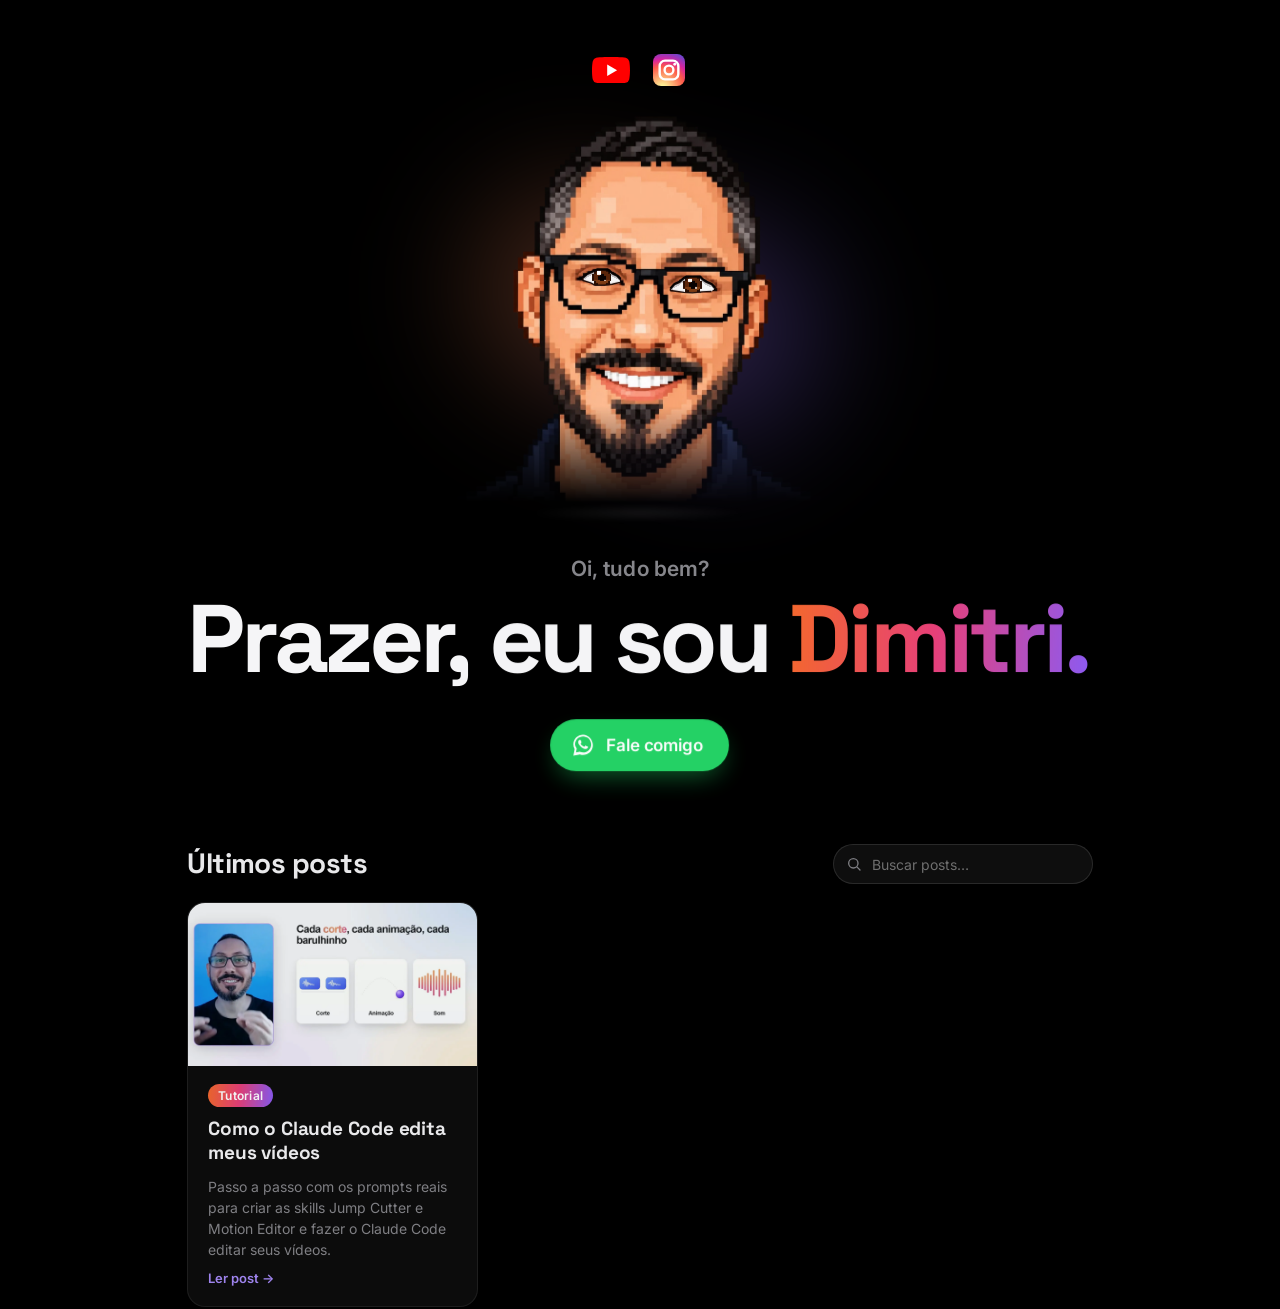
==== commit e57d23f7: "Imagens do tutorial em arquivos com carregamento sob demanda As 15 imagens embutidas no HTML do tuto" ====
--- a/index.html
+++ b/index.html
@@ -91,7 +91,7 @@
     text-decoration: none; color: var(--ink); transition: transform .25s cubic-bezier(.2,.8,.2,1), box-shadow .25s, border-color .25s; }
   .card:hover { transform: translateY(-4px); box-shadow: 0 18px 40px -14px rgba(139,92,246,.35); border-color: transparent; }
   .card:hover .card-img { transform: scale(1.04); }
-  .card-img { width: 100%; aspect-ratio: 16/9; object-fit: cover; display: block; transition: transform .4s cubic-bezier(.2,.8,.2,1); }
+  .card-img { width: 100%; height: auto; aspect-ratio: 16/9; object-fit: cover; display: block; transition: transform .4s cubic-bezier(.2,.8,.2,1); }
   .card-body { display: flex; flex-direction: column; gap: 10px; padding: 18px 20px 20px; }
   .card .tag { align-self: flex-start; font: 600 12px var(--sans); letter-spacing: .02em; padding: 4px 10px; border-radius: 999px; background: var(--grad); color: #fff; }
   .card h3 { margin: 0; font: 700 19px/1.3 var(--display); letter-spacing: -.01em; }
@@ -163,7 +163,7 @@
     </div>
     <div class="cards" id="blogCards">
       <a class="card" href="editar-video-com-claude-code.html" data-title="Como o Claude Code edita meus vídeos" data-excerpt="Passo a passo com os prompts reais para criar as skills Jump Cutter e Motion Editor e fazer o Claude Code editar seus vídeos.">
-        <img class="card-img" src="[data-uri]" alt="Vídeo editado pelo Claude Code" />
+        <img class="card-img" src="assets/imgs/editar-video/capa.webp" width="1280" height="720" loading="lazy" decoding="async" alt="Vídeo editado pelo Claude Code" />
         <div class="card-body">
           <span class="tag">Tutorial</span>
           <h3>Como o Claude Code edita meus vídeos</h3>
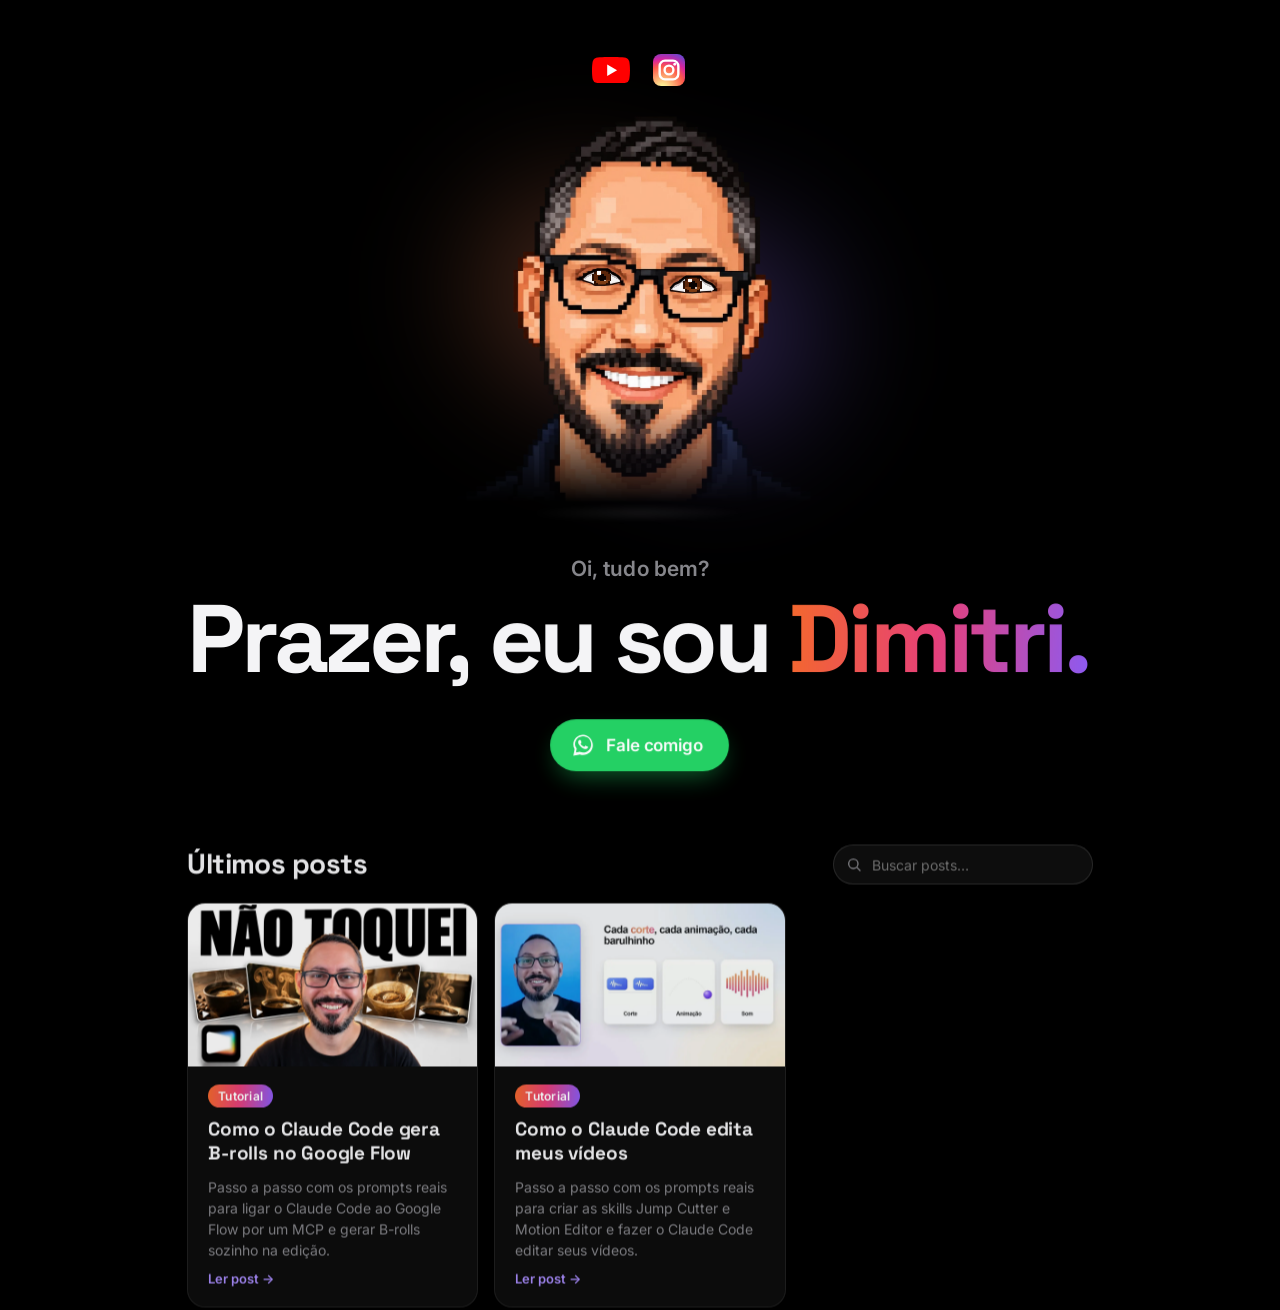
==== commit 40d3d6e3: "Tutorial: B-rolls com o Claude Code no Google Flow Nova página com os prompts reais para ligar o Cla" ====
--- a/index.html
+++ b/index.html
@@ -162,6 +162,15 @@
       </div>
     </div>
     <div class="cards" id="blogCards">
+      <a class="card" href="b-roll-com-ia-google-flow.html" data-title="Como o Claude Code gera B-rolls no Google Flow" data-excerpt="Passo a passo com os prompts reais para ligar o Claude Code ao Google Flow por um MCP e gerar B-rolls sozinho na edição.">
+        <img class="card-img" src="assets/imgs/b-roll-flow/capa.webp" width="1280" height="720" loading="lazy" decoding="async" alt="B-rolls gerados pelo Claude Code no Google Flow" />
+        <div class="card-body">
+          <span class="tag">Tutorial</span>
+          <h3>Como o Claude Code gera B-rolls no Google Flow</h3>
+          <p>Passo a passo com os prompts reais para ligar o Claude Code ao Google Flow por um MCP e gerar B-rolls sozinho na edição.</p>
+          <span class="read">Ler post →</span>
+        </div>
+      </a>
       <a class="card" href="editar-video-com-claude-code.html" data-title="Como o Claude Code edita meus vídeos" data-excerpt="Passo a passo com os prompts reais para criar as skills Jump Cutter e Motion Editor e fazer o Claude Code editar seus vídeos.">
         <img class="card-img" src="assets/imgs/editar-video/capa.webp" width="1280" height="720" loading="lazy" decoding="async" alt="Vídeo editado pelo Claude Code" />
         <div class="card-body">
